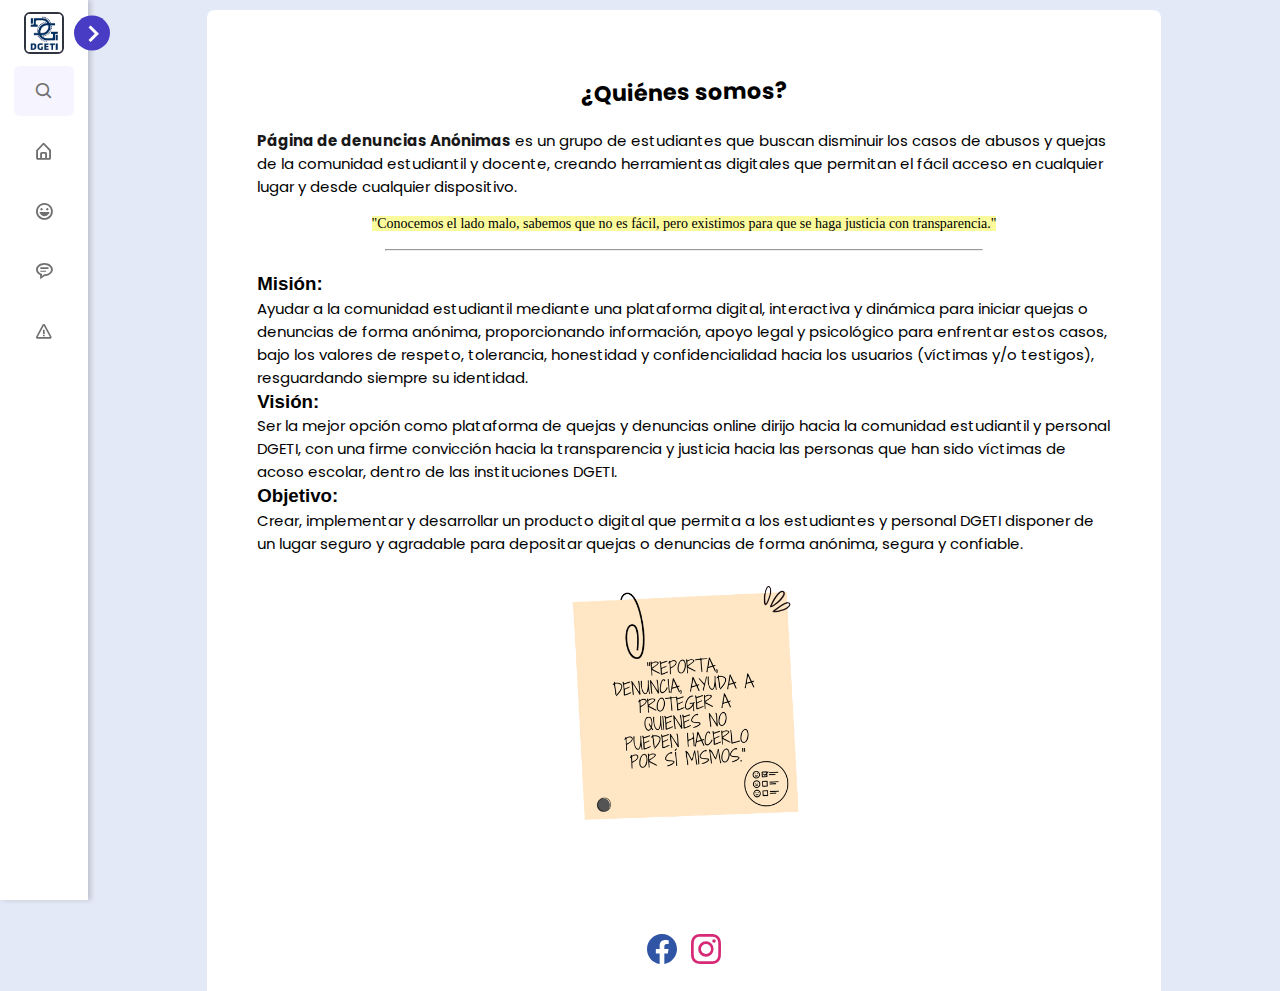
==== Buzon de denuncias anónimas/Acerca_De.html @ 4d81de05 "initial commit" ====
<!DOCTYPE html>
<html lang="en">
  <head>
    <meta charset="UTF-8" />
    <meta http-equiv="X-UA-Compatible" content="IE=edge" />
    <meta name="viewport" content="width=device-width, initial-scale=1.0" />
    <title>Acerca De</title>

    <!--==== ICONOS ====-->
    <link
      href="https://unpkg.com/boxicons@2.1.4/css/boxicons.min.css"
      rel="stylesheet"
    />

    <!--==== CSS RESPONSIVE ====-->

    <!-- === Global CSS === -->
    <link rel="stylesheet" href="css/modal && forms/scrollBar.css" />
    <link rel="stylesheet" href="css/modal && forms/modo_night.css">
    <link 
    rel="stylesheet" 
    href="css/modal && forms/footer_about.css"
    />
    <link
      rel="stylesheet"
      href="css/responsive plataforms/global.css"
      media="screen and (max-width: 479px)"
    />

    <link
      rel="stylesheet"
      href="css/responsive plataforms/movil.css"
      media="screen and (min-width: 480px)"
    />
    <link
      rel="stylesheet"
      href="css/responsive plataforms/tablet.css"
      media="screen and (min-width: 768px)"
    />
    <link
      rel="stylesheet"
      href="css/responsive plataforms/desktop.css"
      media="screen and (min-width: 1024px)"
    />

  </head>
  <body onload="mostrarSaludo()">
    <!-- Estructura de la página -->

    <nav class="barra-lateral close">
      <header>
        <div class="texto-imagen">
          <span class="imagen">
            <img src="img_logo/Cetis-img.png" alt="logo" class="img-1" />
          </span>

          <div class="text cabezero-text">
            <span class="nombre"
              >Buzón de denuncias <br />
              Anónimas</span
            >
          </div>
        </div>

        <i class="bx bx-chevron-right toggle"></i>
      </header>

      <div class="menu-barra">
        <div class="menu">
          <!-- ==== Menu-Buscadaor ==== -->

          <li class="buscador-box">
            <i class="bx bx-search icon"></i>
            <input type="search" placeholder="Buscar..." />
          </li>

          <!-- ==== Menus-links ==== -->

          <ul class="menu-links">
            <li class="nav-link">
              <a href="index.html">
                <i class="bx bx-home-alt icon"></i>
                <span class="text">Inicio</span>
              </a>
            </li>
            <li class="nav-link">
              <a href="Acerca_De.html">
                <i class="bx bx-happy-alt icon"></i>
                <span class="text">Acerca De</span>
              </a>
            </li>
            <li class="nav-link">
              <a href="Ayuda.html">
                <i class="bx bx-message-rounded-detail icon"></i>
                <span class="text">Ayuda</span>
              </a>
            </li>

            <li class="nav-link">
              <a href="Denunciar.html">
                <i class="bx bx-error icon"></i>
                <span class="text">Denunciar</span>
              </a>
            </li>
          </ul>
        </div>

        <div class="boton-contenido">
          <!-- <li class="">
                    <a href="#">
                        <i class="bx bx-log-out icon"></i>
                            <span class="text">Salir</span>
                    </a>
                </li> -->

          <li class="modo">
            <div class="modo-nocturno">
              <i class="bx bx bx-moon icon nocturno"></i>
              <i class="bx bx bx-sun icon claro"></i>
            </div>
            <span class="modo-text text">Modo oscuro</span>

            <div class="alternar-interruptor">
              <span class="interruptor"> </span>
            </div>
          </li>
        </div>
      </div>
    </nav>

    <section class="home">
      <!-- <div class="text">
             
        </div> -->

      <section class="container-acerca">
        <h2 class="titulo">¿Quiénes somos?</h2>
        <p class="im">
          <b>Página de denuncias Anónimas</b> es un grupo de estudiantes que
          buscan disminuir los casos de abusos y quejas de la comunidad
          estudiantil y docente, creando herramientas digitales que permitan el
          fácil acceso en cualquier lugar y desde cualquier dispositivo.
        </p>

        <div class="right">
          <blockquote>
            <mark>
              "Conocemos el lado malo, sabemos que no es fácil, pero existimos
              para que se haga justicia con transparencia."
            </mark>
          </blockquote>
        </div>

        <hr />

        <div class="home_1">
          <h3 class="mision">Misión:</h3>
          <p class="textos">
            Ayudar a la comunidad estudiantil mediante una plataforma digital,
            interactiva y dinámica para iniciar quejas o denuncias de forma
            anónima, proporcionando información, apoyo legal y psicológico para
            enfrentar estos casos, bajo los valores de respeto, tolerancia,
            honestidad y confidencialidad hacia los usuarios (víctimas y/o
            testigos), resguardando siempre su identidad.
          </p>
          <h3 class="vision">Visión:</h3>
          <p class="textos">
            Ser la mejor opción como plataforma de quejas y denuncias online
            dirijo hacia la comunidad estudiantil y personal DGETI, con una
            firme convicción hacia la transparencia y justicia hacia las
            personas que han sido víctimas de acoso escolar, dentro de las
            instituciones DGETI.
          </p>
          <h3 class="objetivo">Objetivo:</h3>
          <p class="textos">
            Crear, implementar y desarrollar un producto digital que permita a
            los estudiantes y personal DGETI disponer de un lugar seguro y
            agradable para depositar quejas o denuncias de forma anónima, segura
            y confiable.
          </p>
        </div>

        <div class="slider-frame">
          <ul>
            <li><img src="img/report-001.png" alt="" /></li>
            <li><img src="img/justice-002.png" alt="" /></li>
            <li><img src="img/secure-003.png" alt="" /></li>
            <li><img src="img/flower-004.png" alt="" /></li>
          </ul>
        </div>
        
      </section>
      <footer class="footer_acerca_de_0">
        <span class="footer_acerca_de">
          <a href=""><svg xmlns="http://www.w3.org/2000/svg" width="16" height="16" fill="currentColor" class="bi bi-facebook" viewBox="0 0 16 16">
            <path d="M16 8.049c0-4.446-3.582-8.05-8-8.05C3.58 0-.002 3.603-.002 8.05c0 4.017 2.926 7.347 6.75 7.951v-5.625h-2.03V8.05H6.75V6.275c0-2.017 1.195-3.131 3.022-3.131.876 0 1.791.157 1.791.157v1.98h-1.009c-.993 0-1.303.621-1.303 1.258v1.51h2.218l-.354 2.326H9.25V16c3.824-.604 6.75-3.934 6.75-7.951z"/>
          </svg></a>
          <a href=""><svg xmlns="http://www.w3.org/2000/svg" width="16" height="16" fill="currentColor" class="bi bi-instagram" viewBox="0 0 16 16">
            <path d="M8 0C5.829 0 5.556.01 4.703.048 3.85.088 3.269.222 2.76.42a3.917 3.917 0 0 0-1.417.923A3.927 3.927 0 0 0 .42 2.76C.222 3.268.087 3.85.048 4.7.01 5.555 0 5.827 0 8.001c0 2.172.01 2.444.048 3.297.04.852.174 1.433.372 1.942.205.526.478.972.923 1.417.444.445.89.719 1.416.923.51.198 1.09.333 1.942.372C5.555 15.99 5.827 16 8 16s2.444-.01 3.298-.048c.851-.04 1.434-.174 1.943-.372a3.916 3.916 0 0 0 1.416-.923c.445-.445.718-.891.923-1.417.197-.509.332-1.09.372-1.942C15.99 10.445 16 10.173 16 8s-.01-2.445-.048-3.299c-.04-.851-.175-1.433-.372-1.941a3.926 3.926 0 0 0-.923-1.417A3.911 3.911 0 0 0 13.24.42c-.51-.198-1.092-.333-1.943-.372C10.443.01 10.172 0 7.998 0h.003zm-.717 1.442h.718c2.136 0 2.389.007 3.232.046.78.035 1.204.166 1.486.275.373.145.64.319.92.599.28.28.453.546.598.92.11.281.24.705.275 1.485.039.843.047 1.096.047 3.231s-.008 2.389-.047 3.232c-.035.78-.166 1.203-.275 1.485a2.47 2.47 0 0 1-.599.919c-.28.28-.546.453-.92.598-.28.11-.704.24-1.485.276-.843.038-1.096.047-3.232.047s-2.39-.009-3.233-.047c-.78-.036-1.203-.166-1.485-.276a2.478 2.478 0 0 1-.92-.598 2.48 2.48 0 0 1-.6-.92c-.109-.281-.24-.705-.275-1.485-.038-.843-.046-1.096-.046-3.233 0-2.136.008-2.388.046-3.231.036-.78.166-1.204.276-1.486.145-.373.319-.64.599-.92.28-.28.546-.453.92-.598.282-.11.705-.24 1.485-.276.738-.034 1.024-.044 2.515-.045v.002zm4.988 1.328a.96.96 0 1 0 0 1.92.96.96 0 0 0 0-1.92zm-4.27 1.122a4.109 4.109 0 1 0 0 8.217 4.109 4.109 0 0 0 0-8.217zm0 1.441a2.667 2.667 0 1 1 0 5.334 2.667 2.667 0 0 1 0-5.334z"/>
          </svg></a>
        </span>
      </footer>
    </section>

    <script src="https://www.google.com/recaptcha/api.js" async defer></script>
    <script src="javascript/script.js"></script>
  </body>
</html>
---- Buzon de denuncias anónimas/css/modal && forms/scrollBar.css ----
body::-webkit-scrollbar {
  width: 11px; /* Ancho de la barra de desplazamiento */
}

body::-webkit-scrollbar-thumb {
  background: linear-gradient(to bottom, #888, #a5a5a5);
  border-radius: 5px;
}
body::-webkit-scrollbar-thumb:hover {
  background: linear-gradient(to bottom, #6b6b6b, #848383);
  box-shadow: 0 0 5px rgba(0, 0, 0, 0.3); /* Sombra al hacer hover */
}
body::-webkit-scrollbar-track {
  background: linear-gradient(to bottom, #ffffff, #ffffffa4);
}
---- Buzon de denuncias anónimas/css/modal && forms/modo_night.css ----
/* === SECCIÓN INICIO === */
body.dark section.container-inicio {
  background-color: #242526;
  color: var(--color-texto);
}

body.dark h2.h2-001 {
  color: var(--color-texto);
}
body.dark #txtsaludo {
  color: var(--color-texto);
}
body.dark .hr-two {
  background-color: var(--color-texto);
}

body.dark section.container-inicio form {
  background-color: #242526;
  color: var(--color-texto);
}
body.dark section.container-inicio form h3 {
  color: var(--color-texto);
}
body.dark div.formulario_01 {
  background-color: #242526;
}
body.dark section.container-inicio form input {
  background-color: rgba(255, 255, 255, 0.797);
}

body.dark section.container-inicio form textarea {
  background-color: rgba(255, 255, 255, 0.797);
}

body.dark .form-container input[type="submit"] {
  color: black;
  background-color: #fffffffb;
  font-weight: 500;
}
body.dark footer {
  background-color: #242526;
}

body.dark footer span.footer_index {
  background-color: #242526;
}

/* === SECCIÓN ACERCA DE === */

body.dark section.container-acerca {
  background-color: #242526;
  color: var(--color-texto);
}

body.dark span.footer_acerca_de {
  background-color: #242526;
  color: var(--color-texto);
}

body.dark span.footer_acerca_de svg:hover {
  color: white;
}

/* === SECCIÓN AYUDA === */

body.dark section.container-ayuda {
  background-color: #242526;
  color: var(--color-texto);
}

body.dark h3.h3-title {
  color: var(--color-texto);
}

body.dark div.denuncia-here a {
  background-color: rgba(42, 131, 131, 0.549);
}

body.dark .footer_help {
  opacity: 0;
}

/* === SECCIÓN FORM  === */

body.dark section.formulario {
  background-color: #242526;
  color: var(--color-texto);
}

body.dark section.formulario label,
body.dark section.formulario legend,
body.dark section.formulario header.titulo-form,
body.dark .text_report_welcome,
body.dark p.descripcion-texto-2 {
  color: var(--color-texto);
}

body.dark b.MB {
  color: #000;
}

body.dark section.formulario form textarea {
  background-color: rgba(255, 255, 255, 0.797);
}

body.dark section.formulario form input {
  background-color: rgba(255, 255, 255, 0.797);
}

body.dark div#div_file {
  background-color: #1657adc6;
  font-weight: 500;
  box-shadow: none;
}

body.dark .formulario form button[type="submit"] {
    background-color: rgba(255, 255, 255, 0.92);
    box-shadow: none;
    font-weight: 700;
}

body.dark .footer_report {
  opacity: 0;
}

/* === MODAL  === */

body.dark div#welcome-modal {
    background-color: #242526;
    color: var(--color-texto);
}

body.dark div#welcome-modal a {
    color: rgb(30, 255, 180);
}


@media screen and (min-width: 1024px) {
  body.dark .form-container input[type="submit"] {
    font-weight: 600;
  }
}
---- Buzon de denuncias anónimas/css/modal && forms/footer_about.css ----
svg.bi-facebook {
  color: #2f55a4;
  font-size: 25px;
  margin-right: 5px;
  margin-top: 11px;
  width: 30px;
  height: 30px;
}

svg.bi-instagram {
  color: #d62976;
  margin-left: 5px;
  width: 30px;
  height: 30px;
}

footer {
  display: flex;
  justify-content: center;
  align-items: center;
  height: 45px;
}

hr {
  width: 70%;
  margin: 15px auto;
}

@media screen and (min-width: 480px) {
  footer span.footer_acerca_de {
    background-color: white;
    width: 100%;
    height: initial;
    text-align: center;
    border-top-right-radius: 10px;
    border-top-left-radius: 10px;
  }
}

@media screen and (max-width: 490px) and (min-width: 260px) {
  footer {
    margin-top: -20px;
  }
}

@media screen and (min-width: 540px) {

  .slider-frame {
    max-width: 10vw;
    min-height: 10vh;
    height: auto;
  }

  body {
    background-color: white;
  }

}


@media screen and (min-width: 1024px) {
  footer {
    all: initial;
  }
  footer span.footer_acerca_de {
    position: relative;
    display: block;
    max-width: 80%;
    min-width: 80%;
    margin: 0 auto;
    display: block;
    font-family: "Poppins", sans-serif;
    text-align: center;
    border-top-right-radius: 0;
    border-top-left-radius: 0;
}
  }
---- Buzon de denuncias anónimas/css/responsive plataforms/global.css ----
@import url("https://fonts.googleapis.com/css2?family=Poppins:wght@300;400;500;600;700&display=swap");

* {
  font-family: "Poppins", sans-serif;
  margin: 0;
  padding: 0;
  box-sizing: border-box;
}

:root {
  /* ==== Colores ==== */

  --body-color: #e4e9f7;
  --barra-lateral-color: #fff;
  --color-primario: #483cc4;
  --color-primario-white: #f6f5ff;
  --color-alterno: #ddd;
  --color-texto: #707070;
  --color-nombre: #000;

  /* ==== Transiciones ==== */

  --tran-02: all 0.2s ease;
  --tran-03: all 0.3s ease;
  --tran-04: all 0.4s ease;
  --tran-05: all 0.5s ease;
}

body {
  background-color: var(--body-color);
  transition: var(--tran-04);
}

body.dark {
  --body-color: #18191a;
  --barra-lateral-color: #242526;
  --color-primario: #3a3b3c;
  --color-primario-white: #3a3b3c;
  --color-alterno: #fff;
  --color-texto: #ccc;
  --color-nombre: #f6f5ff;
}

/* === SECCIÓN INICIO ====*/

section.container-inicio {
  position: relative;
  width: 100%;
  border-radius: 8px;
  padding: 0px 15px;
  background-color: #ffffff;
}

/* ==== SECCIÓN QUIENES SOMOS ==== */

section.container-acerca {
  position: relative;
  width: 100%;
  margin-top: 28px;
  padding: 0 3px;
  background-color: white;
}

/* ==== SECCIÓN AYUDA ==== */

section.container-ayuda {
  position: relative;
  width: 100%;
  margin-top: 28px;
  padding: 0 8px;
  background-color: white;
}

/* === SECCIÓN FORMULARIO ===*/

section section.formulario {
  position: relative;
  width: 100%;
  padding: 0 3px 20px;
  background-color: white;
}

.home {
  transition: var(--tran-05);
  background: var(--body-color);
}

/* === IMG ===*/

.img-graph img {
  width: 300px;
}

p.img-text {
  font-size: 0.65rem;
  font-weight: bold;
  text-align: center;
  margin-top: 8px;
}

/*=== ANIMATION SOMOS ===*/

#txtsaludo {
  text-align: center;
  font-weight: 600;
  opacity: 0.7;
  margin: 5px;
}

h2.titulo {
  text-align: center;
  font-size: 20px;
  margin-bottom: 20px;
}

h2.titulo-3 {
  text-align: center;
  font-size: 20px;
  margin-bottom: 20px;
  font-weight: 700;
}

h3.title-help-1 {
  font-size: 1.2rem;
  margin-bottom: 10px;
  margin-top: 10px;
  font-weight: 500;
}

.slider-text {
  font-family: "Poppins", "monospace";
  display: flex;
  justify-content: flex-start;
  align-items: center;
}

h2.h2-001 {
  font-size: 28px;
  padding-right: 20px;
  color: #161616;
}

.saludos {
  overflow: hidden;
}

ul,
li {
  list-style: none;
}

ul.slider-ul {
  width: 180px;
  height: 70px;
  position: relative;
  animation: slide-text 5s cubic-bezier(0.68, -0.55, 0.27, 1.58) infinite;
}

li.slider-li {
  position: absolute;
  height: 70px;
  top: 200%;
  line-height: 70px;
  font-size: 35px;
}

li.slider-li:first-child {
  top: 100%;
}

li.slider-li:last-child {
  top: 300%;
}

@keyframes slide-text {
  0% {
    transform: translateY(0);
  }
  15%,
  30% {
    transform: translateY(-100%);
  }
  45%,
  60% {
    transform: translateY(-200%);
  }

  75%,
  90% {
    transform: translateY(-300%);
  }
  100% {
    transform: translateY(-400%);
  }
}

/* ==== Barra lateral ==== */

.barra-lateral li .icon,
a {
  overflow: hidden;
}

.barra-lateral.close img {
  width: 0px;
  overflow: hidden;
  opacity: 0;
}

.barra-lateral.close {
  width: 0px;
}

.barra-lateral.close .boton-contenido {
  overflow: hidden;
  opacity: 0;
}

.barra-lateral.close .buscador-box {
  overflow: hidden;
}

.barra-lateral {
  position: fixed;
  top: 0;
  left: 0;
  height: 100%;
  width: 50%;
  background-color: var(--barra-lateral-color);
  transition: var(--tran-05);
  z-index: 100;
  box-shadow: 3px 0px 5px 0px rgba(0, 0, 0, 0.165);
}

.barra-lateral .texto-imagen img.img-1 {
  width: 40px;
  border-radius: 6px;
  border: 2px solid #30343f;
}

.barra-lateral .text {
  font-size: 16px;
  font-weight: 500;
  color: var(--color-texto);
  transition: var(--tran-05);
  white-space: nowrap;
  opacity: 1;
}

.barra-lateral.close .text {
  opacity: 0;
}

.barra-lateral .imagen {
  min-width: 60px;
  display: flex;
  align-items: center;
  justify-content: center;
}

.barra-lateral li {
  height: 50px;
  margin-top: 10px;
  list-style: none;
  display: flex;
  align-items: center;
}

.barra-lateral li .icon {
  display: flex;
  align-items: center;
  justify-content: center;
  min-width: 60px;
  font-size: 20px;
}

.barra-lateral li .icon,
.barra-lateral li .text {
  color: var(--color-texto);
  transition: var(--tran-02);
}

.barra-lateral header {
  position: relative;
}

.barra-lateral .texto-imagen img.img-1 {
  width: 40px;
  border-radius: 6px;
  border: 2px solid #30343f;
}

.barra-lateral header .texto-imagen {
  display: flex;
  align-items: center;
}

header .texto-imagen .cabezero-text {
  display: flex;
  flex: column;
  font-size: 15px;
  color: var(--color-nombre);
}

.cabezero-text .nombre {
  font-weight: 600;
}

.barra-lateral .toggle {
  position: absolute;
  top: 50%;
  right: -40px;
  transform: translateY(-50%) rotate(180deg);
  height: 35px;
  width: 37px;
  background-color: var(--color-primario);
  display: flex;
  align-items: baseline;
  justify-content: center;
  border-radius: 50%;
  color: var(--barra-lateral-color);
  font-size: 35px;
  transition: var(--tran-03);
}

.barra-lateral.close .toggle {
  transform: translateY(-50%);
}

/* === MODO NOCTURNO === */

body.dark .barra-lateral .toggle {
  color: var(--color-texto);
}


.barra-lateral .buscador-box {
  background: var(--color-primario-white);
  border-radius: 6px;
  transition: var(--tran-05);
}

.buscador-box input {
  height: 100%;
  width: 100%;
  outline: none;
  border: none;
  border-radius: 6px;
  font-size: 16px;
  font-weight: 500;
  background: var(--color-primario-white);
  transition: var(--tran-05);
  color: var(--color-texto);
}

.barra-lateral li a {
  height: 100%;
  width: 100%;
  display: flex;
  align-items: center;
  text-decoration: none;
  border-radius: 6px;
  transition: var(--tran-04);
}

.barra-lateral li a:hover {
  background-color: var(--color-primario);
  margin: 0 8px;
}

.barra-lateral li a:hover .icon,
.barra-lateral li a:hover .text {
  color: var(--barra-lateral-color);
}

body.dark .barra-lateral li a:hover .icon,
body.dark .barra-lateral li a:hover .text {
  color: var(--color-texto);
}

.barra-lateral .menu-barra {
  height: calc(100% - 50px);
  display: flex;
  flex-direction: column;
  justify-content: space-between;
}

.menu-barra .modo {
  position: relative;
  background: var(--color-primario-white);
  border-radius: 6px;
}

.menu-barra .modo .modo-nocturno {
  height: 50px;
  width: 60px;
  display: flex;
  align-items: center;
}

.menu-barra .modo-text {
  font-size: 15px;
}
.menu-barra .mode i {
  position: absolute;
  transition: var(--tran-03);
}

.menu-barra .modo i.claro {
  opacity: 0;
}

body.dark .menu-barra .modo i.claro {
  position: absolute;
  opacity: 1;
}

body.dark .menu-barra .modo i.nocturno {
  opacity: 0;
}

.menu-barra .modo .alternar-interruptor {
  position: absolute;
  right: 0;
  display: flex;
  align-items: center;
  justify-content: center;
  height: 100%;
  min-width: 60px;
  cursor: pointer;
  background: var(--color-primario-white);
  transition: var(--tran-05);
}

.alternar-interruptor .interruptor {
  position: relative;
  height: 22px;
  width: 44px;
  border-radius: 25px;
  background-color: var(--color-alterno);
}

.interruptor::before {
  content: "";
  position: absolute;
  height: 15px;
  width: 15px;
  top: 50%;
  left: 5px;
  transform: translateY(-50%);
  border-radius: 50%;
  background: var(--barra-lateral-color);
  transition: var(--tran-03);
}

body.dark .interruptor::before {
  left: 24px;
}

/* ======= */

/* === Formulario de sugerencias === */

div.formulario_01 {
  margin: 20px;
  padding: 20px;
  background-color: white;
  /* box-shadow: 0 5px 10px -5px rgb(0 0 0 / 30%);   */
}

div.form-container label,
input[type="submit"] {
  display: grid;
  gap: 1.2rem;
}

.form-input {
  min-width: 100%;
  max-width: 100%;
  padding: 0.6rem;
  background-color: rgb(230, 230, 230);
  border: none;
  border-radius: 2px;
  outline: none;
}

div.form-group select option {
  color: black;
  font-size: 16px;
}

.formulario_01 form textarea {
  max-width: 100%;
  min-width: 60%;
  min-height: 100px;
  max-height: 120px;
  padding: 15px 20px;
  background-color: rgb(230, 230, 230);
  border: none;
  border-radius: 2px;
  outline: none;
}

div.form-container input[type="submit"] {
  background-color: #d65050;
  border: 1px solid #d65050;
  padding: 14px;
  max-width: 100%;
  min-width: 50%;
  margin: 40px auto 20px;
  text-transform: uppercase;
  color: white;
  font-size: 0.7rem;
}

div.form-container input[type="submit"]:hover {
  transition: 0.3s;
  background-color: aliceblue;
  color: #d65050;
}

div.formulario_01 h3 {
  font-family: -apple-system, BlinkMacSystemFont, "Segoe UI", Roboto,
    Oxygen-Sans, Ubuntu, Cantarell, "Helvetica Neue", sans-serif;
  font-size: 1.1rem;
  color: #3a3737ef;
  margin: -10px 0px 10px 0px;
}

div.formulario_01 p {
  font-size: 0.9rem;
  margin: 10px;
  font-family: -apple-system, BlinkMacSystemFont, "Segoe UI", Roboto,
    Oxygen-Sans, Ubuntu, Cantarell, "Helvetica Neue", sans-serif;
}

div.form-container label {
  font-size: 0.8rem;
}

/* === end form ===*/

hr.hr-one {
  opacity: 0.5;
}

hr.hr-two {
  margin: 30px 140px 0px;
  opacity: 0.5;
}

p.textos-sub {
  font-size: 0.85rem;
}

p.textos {
  font-size: 0.9rem;
}

/* === FOOTER ===*/

footer {
  background-color: white;
  font-family: "Poppins", sans-serif;
  text-align: center;
  height: 35px;
  border-top-right-radius: 10px;
  border-top-left-radius: 10px;
}

footer a {
  text-decoration: none;
  font-size: 0.775rem;
  color: var(--color-nombre);
}

footer a:hover {
  text-decoration: underline;
  text-decoration-thickness: 2px;
  text-decoration-color: var(--color-texto);
}

/* === TEST CODE STYLE SECCIÓN ACERCA DE */

h2.titulo {
  text-align: center;
  font-size: 1.4rem;
  padding-top: 15px;
  margin-bottom: 20px;
  transform: rotate(-1deg);
  font-weight: bolder;
}

div.right blockquote {
  font-size: 14px;
  text-align: center;
}

div.right blockquote mark {
  font-size: 14px;
  text-align: center;
  font-family: cursive;
  background-color: #fafa86cc;
}

p b {
  opacity: 0.9;
}

p.im {
  font-size: 15px;
  margin-bottom: 15px;
}

div.home_1 {
  margin-top: 20px;
}

h3.mision,
.vision,
.objetivo {
  font-family: "Segoe UI", Tahoma, Geneva, Verdana, sans-serif;
  line-height: 1.6rem;
}

p.textos {
  font-size: 15px;
  font-family: "Poppins", sans-serif;
}

.slider-frame {
  max-width: 300px;
  min-width: 40%;
  height: auto;
  margin: 20px auto;
  overflow: hidden;
  border-radius: 6px;
  box-shadow: 3px 0px 5px 1px rgba(0, 0, 0, 0.005);
}

.slider-frame ul {
  display: flex;
  padding: 0;
  width: 400%;
  animation: slide 20s infinite alternate ease-in-out;
}

.slider-frame li {
  width: 100%;
  list-style: none;
}

.slider-frame img {
  width: 100%;
  height: 100%;
}

@keyframes slide {
  0% {
    margin-left: 0;
  }

  20% {
    margin-left: 0;
  }

  25% {
    margin-left: -100%;
  }

  45% {
    margin-left: -100%;
  }

  50% {
    margin-left: -200%;
  }

  70% {
    margin-left: -200%;
  }

  75% {
    margin-left: -300%;
  }

  100% {
    margin-left: -300%;
  }
}

/* === STYLE SECCIÓN AYUDA ===*/
h2.titulo-2 {
  text-align: center;
  font-size: 20px;
  margin-bottom: 20px;
  font-weight: 400;
}

/* === IMG PHOTOS ===*/

div.cuadro-padre {
  position: relative;
  display: flex;
  align-items: center;
  align-content: center;
  justify-content: space-around;
  flex-wrap: wrap;
  justify-items: center;
  color: rgba(0, 0, 0, 0.877);
}

div.cuadro-padre .row {
  display: flex;
  justify-items: center;
  align-items: center;
  justify-content: center;
  text-align: center;
  margin: 10px;
  position: relative;
  background-color: aliceblue;
  min-width: 90%;
  max-width: 90%;

  height: 200px;
  font-family: "Poppins", Courier, monospace;
  font-weight: 500;
  border-radius: 5px;
}

div.cuadro-padre i.photos {
  position: absolute;
  opacity: 0.1;
  font-size: 100px;
}

/* === === ===*/

h3.h3-title {
  font-weight: 400;
  color: #000000d7;
  margin: 5px;
  text-align: center;
}

div.home_1 h3.title-help {
  font-weight: 500;
  margin: 5px;
}

ul.ul_list li {
  position: relative;
  list-style-type: square;
  margin-left: 25px;
}

div.denuncia-here {
  text-align: center;
  font-size: 0.7rem;
  margin-top: 30px;
}

div.denuncia-here a {
  background-color: rgb(57, 161, 161);
  text-align: center;
  border-radius: 8px;
  padding: 15px 60px;
  color: #f7f3f3;
  text-decoration: none;
  border: 2px solid #d1d1d1;
}

div.denuncia-here a:hover {
  border: 3px solid #f5f5f5;
  font-weight: 600;
}

/* === STYLE SECCIÓN FORMULARIO === */

.formulario header {
  text-align: center;
  font-size: 22px;
  font-weight: 600;
  color: #333;
}

.formulario form legend {
  text-align: center;
  font-size: 15px;
  font-weight: 500;
  color: #333333f1;
  margin-top: 15px;
  margin-bottom: 4px;
}

.formulario form label {
  font-size: 15px;
  font-family: "Poppins", sans-serif;
  font-weight: 500;
  color: #333333c5;
  display: inline-block;
  margin: 5px 0px;
}

.formulario p.descripcion-texto {
  text-align: center;
  font-size: 12px;
  font-weight: 500;
  color: #333;
  border-radius: 6px;
  background-color: #bee9be;
  margin-top: 5px;
  padding: 8px 2px;
}

.formulario form input {
  margin: 5px 1px 0;
  height: 50px;
  width: 100%;
  outline: none;
  border-radius: 8px;
  padding: 0 15px;
  border: 2px solid #d1d1d1;
}

.formulario form input:hover {
  border: 3px solid #c7c4c4;
  font-weight: 500;
  color: #222121;
}

.formulario form textarea {
  overflow-y: hidden;
  margin-top: 5px;
  height: 50px;
  max-height: 205px;
  min-width: 100%;
  max-width: 100%;
  outline: none;
  border-radius: 8px;
  padding: 0 15px;
  border: 2px solid #d1d1d1;
}

.formulario form textarea.text-area-2 {
  overflow-y: hidden;
  margin-top: 5px;
  height: 50px;
  max-height: 120px;
  min-width: 100%;
  max-width: 100%;
  outline: none;
  border-radius: 8px;
  padding: 0 15px;
  border: 2px solid #d1d1d1;
}

.formulario form textarea:hover {
  border: 3px solid #c7c4c4;
  font-weight: 500;
  color: #222121;
}

.formulario form button[type="submit"] {
  margin-top: 5px;
  height: 50px;
  width: 100%;
  outline: none;
  border-radius: 8px;
  padding: 0 15px;
  border: 2px solid #d1d1d1;
  box-shadow: 0px 1px 80px 0px rgba(168, 173, 230, 1);
  letter-spacing: 2px;
  text-transform: uppercase;
  font-weight: 500;
  font-size: 13px; /*cambiar aqui*/
  color: #585864;
  background-color: white;
  cursor: pointer;
  cursor: hand;
}

.formulario form button[type="submit"]:hover {
  background-color: #ffffffaf;
  box-shadow: 0px 1px 80px 0px rgb(100, 106, 173);
  font-weight: 600;
}

.text_report_welcome {
  text-align: center;
  font-weight: 600;
  opacity: 0.7;
  margin: 5px;
}
/* === SUBMIT FORM  === */

p#texto_file {
  text-align: center;
  color: white;
}

div#div_file {
  position: relative;
  margin: 10px auto;
  padding: 10px;
  width: 100%;
  background-color: #3a8cc0;
  border-radius: 5px;
  box-shadow: 0px 3px 0px #1a71a9;
}

div#div_file {
  box-shadow: 0px 1px 80px 0px rgb(100, 106, 173);
}

div#div_file:hover {
  background-color: #1e78af;
  font-weight: 600;
}

input.btn_enviar {
  border: none;
  position: absolute;
  top: 0;
  left: 0;
  right: 0;
  bottom: 0;
  width: 100%;
  height: 100%;
  opacity: 0;
  cursor: pointer;
  cursor: hand;
}

div#div_description input[type="text"] {
  height: 100px;
  text-align: center;
}
form fieldset {
  border: 2px solid;
}

/* === PREVIEW FORM REPORT ===*/
div.container {
  position: relative;
  display: grid;
  width: 100%;
  right: 5px;
  margin: 0px 0px 30px 0px;
}

.container .wrapper {
  position: static;
  height: 100%;
  width: 100%;
  margin: 5px;
  right: 95px;
  border-radius: 10px;
  background: #fff;
  border: 3px dashed #c2cdda;
  display: flex;
  align-items: center;
  justify-content: center;
  overflow: hidden;
}

.wrapper.active {
  border: none;
}

/* ====CONTENIDO PREVIEW==== */

.wrapper .image-p {
  position: absolute;
  height: 100%;
  width: 100%;
  display: flex;
  align-items: center;
  justify-content: center;
}

.wrapper img {
  height: 100%;
  width: 100%;
  object-fit: cover;
  border-radius: 15px;
}

.wrapper .icon {
  font-size: 80px;
  color: #ae80ff;
}

.wrapper .text-1 {
  font-size: 13px;
  color: rgb(53, 50, 50);
  font-weight: 400;
  font-family: "Poppins", Courier, monospace;
}

.wrapper #cancel-btn i {
  position: absolute;
  font-size: 20px;
  right: 15px;
  top: 15px;
  color: #af93df;
  cursor: pointer;
  display: none;
}

.wrapper.active:hover #cancel-btn i {
  display: block;
}

.wrapper #cancel-btn i:hover {
  color: #e74c3c;
}

.wrapper .file-name {
  position: absolute;
  text-align: center;
  bottom: -5px;
  width: 100%;
  padding: 8px 0;
  font-size: 14px;
  word-wrap: normal;
  color: #fff;
  display: none;
  background: linear-gradient(135deg, #336ebb 0%, #2f8ae0 100%);
}

.wrapper.active:hover .file-name {
  display: block;
}

.container #custom-btn {
  margin-top: 30px;
  display: block;
  width: 100%;
  height: 50px;
  border: none;
  outline: none;
  border-radius: 25px;
  color: #fff;
  font-size: 18px;
  font-weight: 500;
  letter-spacing: 1px;
  text-transform: uppercase;
  cursor: pointer;
  background: linear-gradient(135deg, #3a8ffe 0%, #9658fe 100%);
}

div.texto-titulo-popup {
  font-size: 15px;
  font-family: "Poppins", sans-serif;
  font-weight: 500;
  color: #333333c5;
  margin: 5px 0px 5px 0px;
}

p.descripcion-texto-2 b {
  font-weight: 500;
}

p.descripcion-texto-2 b.MB {
  background-color: gainsboro;
  border-radius: 10px;
  padding: 2px;
  font-weight: 600;
  font-size: 14px;
}

/* === @Media Querys ===*/

@media screen and (max-width: 250px) {

  section.container-inicio {
    width: 100%;
    background-color: white;
    padding: 0  1px 10px;
  }
  
  .img-graph img {
    width: 200px;
  }
  li.slider-li {
    height: 70px;
    top: 200%;
    line-height: 75px;
    font-size: 28px;
  }
  h2.h2-001 {
    font-size: 1.3rem;
    margin-left: 10px;
  }
  div.formulario_01 {
    padding: 0;
  }

  div.form-container input[type="submit"] {
    font-size: 8px;
  }
  span.footer a {
    font-size: 11px;
  }

  /* === IMG && REPORT_HERE SECCIÓN AYUDA */
  div.cuadro-padre .row {
    font-family: "Poppins", Courier, monospace;
    font-size: 0.9rem;
  }

  div.denuncia-here {
    text-align: center;
    font-size: 0.6rem;
    margin-top: 30px;
  }
  div.denuncia-here a {
    border-radius: 8px;
    padding: 15px 45px;
  }

  /* === FORM RERPORT  ===*/
  section section.formulario {
    padding: 1px 15px 15px;
    margin-top: 0;
  }
}

@media screen and (max-width: 315px) {
  .img-graph img {
    width: 250px;
  }

  .barra-lateral {
    width: 100%;
  }

  .barra-lateral .toggle {
    top: 20px;
    right: 5px;
    height: 38px;
    width: 40px;
    font-size: 37px;
  }
  .barra-lateral.close .toggle {
    top: 50%;
    right: -40px;
    height: 38px;
    width: 40px;
    font-size: 35px;
    transform: translateY(-50%) rotate(360deg);
  }
}

span.footer_acerca_de svg:hover {
  transform: scale(1.15);
}

/* @SECCIÓN ACERCA DE */

@media screen and (max-width: 479px) and (min-width: 316px) {
  section.container-acerca {
    padding: 0 10px;
  }
}
---- Buzon de denuncias anónimas/css/responsive plataforms/movil.css ----
@import url("https://fonts.googleapis.com/css2?family=Poppins:wght@300;400;500;600;700&display=swap");

* {
  font-family: "Poppins", sans-serif;
  margin: 0;
  padding: 0;
  box-sizing: border-box;
}

:root {
  /* ==== Colores ==== */

  --body-color: #e4e9f7;
  --barra-lateral-color: #fff;
  --color-primario: #483cc4;
  --color-primario-white: #f6f5ff;
  --color-alterno: #ddd;
  --color-texto: #707070;
  --color-nombre: #000;

  /* ==== Transiciones ==== */

  --tran-02: all 0.2s ease;
  --tran-03: all 0.3s ease;
  --tran-04: all 0.4s ease;
  --tran-05: all 0.5s ease;
}

body {
  height: 100vh;
  background-color: var(--body-color);
  transition: var(--tran-04);
}

body.dark {
  --body-color: #18191a;
  --barra-lateral-color: #242526;
  --color-primario: #3a3b3c;
  --color-primario-white: #3a3b3c;
  --color-alterno: #fff;
  --color-texto: #ccc;
  --color-nombre: #f6f5ff;
}

/* === SECCIÓN INICIO ====*/

section.container-inicio {
  position: relative;
  width: 100%;
  border-radius: 8px;
  padding: 0px 15px;
  background-color: #ffffff;
}

/* ==== SECCIÓN QUIENES SOMOS ==== */

section.container-acerca {
  position: relative;
  width: 100%;
  margin-bottom: 20px;
  padding: 0 15px 35px;
  background-color: white;
}


/* ==== SECCIÓN AYUDA ==== */

section.container-ayuda {
  position: relative;
  width: 100%;
  min-height: 185vh;
  margin-top: 28px;
  padding: 0 8px;
  background-color: white;
}

/* === SECCIÓN FORMULARIO ===*/

section section.formulario {
  position: relative;
  width: 100%;
  margin-top: 10px;
  padding: 0 20px 20px ;
  background-color: white;
}

.home {
  transition: var(--tran-05);
  background: var(--body-color);
}

/* === IMG ===*/

.img-graph img {
  width: 400px;
}

p.img-text {
  font-size: 0.65rem;
  font-weight: bold;
  text-align: center;
}

/*=== ANIMATION SOMOS ===*/

#txtsaludo {
  text-align: center;
  font-weight: 600;
  opacity: 0.7;
  margin: 5px;
}

h2.titulo {
  text-align: center;
  font-size: 20px;
  margin-bottom: 20px;
}

h2.titulo-3 {
  text-align: center;
  font-size: 20px;
  margin-bottom: 20px;
  font-weight: 700;
}

h3.title-help-1 {
  font-size: 1.2rem;
  margin-bottom: 10px;
  margin-top: 10px;
  font-weight: 500;
}

.slider-text {
  font-family: "Poppins", "monospace";
  display: flex;
  justify-content: flex-start;
  align-items: center;
}

h2.h2-001 {
  font-size: 28px;
  padding-right: 20px;
  color: #161616;
}

.saludos {
  overflow: hidden;
}

ul,
li {
  list-style: none;
}

ul.slider-ul {
  width: 180px;
  height: 70px;
  position: relative;
  animation: slide-text 5s cubic-bezier(0.68, -0.55, 0.27, 1.58) infinite;
}

li.slider-li {
  position: absolute;
  height: 70px;
  top: 200%;
  line-height: 70px;
  font-size: 35px;
}

li.slider-li:first-child {
  top: 100%;
}

li.slider-li:last-child {
  top: 300%;
}

@keyframes slide-text {
  0% {
    transform: translateY(0);
  }
  15%,
  30% {
    transform: translateY(-100%);
  }
  45%,
  60% {
    transform: translateY(-200%);
  }

  75%,
  90% {
    transform: translateY(-300%);
  }
  100% {
    transform: translateY(-400%);
  }
}

/* ==== Barra lateral ==== */

.barra-lateral li .icon,
a {
  overflow: hidden;
}

.barra-lateral.close img {
  width: 0px;
  overflow: hidden;
  opacity: 0;
}

.barra-lateral.close {
  width: 0px;
}

.barra-lateral.close .boton-contenido {
  overflow: hidden;
  opacity: 0;
}

.barra-lateral.close .buscador-box {
  overflow: hidden;
}

.barra-lateral {
  position: fixed;
  top: 0;
  left: 0;
  height: 100%;
  width: 50%;
  background-color: var(--barra-lateral-color);
  transition: var(--tran-05);
  z-index: 100;
  box-shadow: 3px 0px 5px 0px rgba(0, 0, 0, 0.165);
}

.barra-lateral .texto-imagen img.img-1 {
  width: 40px;
  border-radius: 6px;
  border: 2px solid #30343f;
}

.barra-lateral .text {
  font-size: 16px;
  font-weight: 500;
  color: var(--color-texto);
  transition: var(--tran-05);
  white-space: nowrap;
  opacity: 1;
}

.barra-lateral.close .text {
  opacity: 0;
}

.barra-lateral .imagen {
  min-width: 60px;
  display: flex;
  align-items: center;
  justify-content: center;
}

.barra-lateral li {
  height: 50px;
  margin-top: 10px;
  list-style: none;
  display: flex;
  align-items: center;
}

.barra-lateral li .icon {
  display: flex;
  align-items: center;
  justify-content: center;
  min-width: 60px;
  font-size: 20px;
}

.barra-lateral li .icon,
.barra-lateral li .text {
  color: var(--color-texto);
  transition: var(--tran-02);
}

.barra-lateral header {
  position: relative;
}

.barra-lateral .texto-imagen img.img-1 {
  width: 40px;
  border-radius: 6px;
  border: 2px solid #30343f;
}

.barra-lateral header .texto-imagen {
  display: flex;
  align-items: center;
}

header .texto-imagen .cabezero-text {
  display: flex;
  flex: column;
  font-size: 15px;
  color: var(--color-nombre);
}

.cabezero-text .nombre {
  font-weight: 600;
}

.barra-lateral .toggle {
  position: absolute;
  top: 50%;
  right: -40px;
  transform: translateY(-50%) rotate(180deg);
  height: 35px;
  width: 37px;
  background-color: var(--color-primario);
  display: flex;
  align-items: baseline;
  justify-content: center;
  border-radius: 50%;
  color: var(--barra-lateral-color);
  font-size: 35px;
  transition: var(--tran-03);
}

.barra-lateral.close .toggle {
  transform: translateY(-50%);
}

body.dark .barra-lateral .toggle {
  color: var(--color-texto);
}

.barra-lateral .buscador-box {
  background: var(--color-primario-white);
  border-radius: 6px;
  transition: var(--tran-05);
}

.buscador-box input {
  height: 100%;
  width: 100%;
  outline: none;
  border: none;
  border-radius: 6px;
  font-size: 16px;
  font-weight: 500;
  background: var(--color-primario-white);
  transition: var(--tran-05);
  color: var(--color-texto);
}

.barra-lateral li a {
  height: 100%;
  width: 100%;
  display: flex;
  align-items: center;
  text-decoration: none;
  border-radius: 6px;
  transition: var(--tran-04);
}

.barra-lateral li a:hover {
  background-color: var(--color-primario);
  margin: 0 8px;
}

.barra-lateral li a:hover .icon,
.barra-lateral li a:hover .text {
  color: var(--barra-lateral-color);
}

body.dark .barra-lateral li a:hover .icon,
body.dark .barra-lateral li a:hover .text {
  color: var(--color-texto);
}

.barra-lateral .menu-barra {
  height: calc(100% - 50px);
  display: flex;
  flex-direction: column;
  justify-content: space-between;
}

.menu-barra .modo {
  position: relative;
  background: var(--color-primario-white);
  border-radius: 6px;
}

.menu-barra .modo .modo-nocturno {
  height: 50px;
  width: 60px;
  display: flex;
  align-items: center;
}

.menu-barra .modo-text {
  font-size: 15px;
}
.menu-barra .mode i {
  position: absolute;
  transition: var(--tran-03);
}

.menu-barra .modo i.claro {
  opacity: 0;
}

body.dark .menu-barra .modo i.claro {
  position: absolute;
  opacity: 1;
}

body.dark .menu-barra .modo i.nocturno {
  opacity: 0;
}

.menu-barra .modo .alternar-interruptor {
  position: absolute;
  right: 0;
  display: flex;
  align-items: center;
  justify-content: center;
  height: 100%;
  min-width: 60px;
  cursor: pointer;
  background: var(--color-primario-white);
  transition: var(--tran-05);
}

.alternar-interruptor .interruptor {
  position: relative;
  height: 22px;
  width: 44px;
  border-radius: 25px;
  background-color: var(--color-alterno);
}

.interruptor::before {
  content: "";
  position: absolute;
  height: 15px;
  width: 15px;
  top: 50%;
  left: 5px;
  transform: translateY(-50%);
  border-radius: 50%;
  background: var(--barra-lateral-color);
  transition: var(--tran-03);
}

body.dark .interruptor::before {
  left: 24px;
}

/* ======= */

/* === Formulario de sugerencias === */

div.formulario_01 {
  margin: 20px;
  padding: 20px;
  background-color: white;
  /* box-shadow: 0 5px 10px -5px rgb(0 0 0 / 30%);   */
}

div.form-container label,
input[type="submit"] {
  display: grid;
  gap: 1.2rem;
}

.form-input {
  min-width: 100%;
  max-width: 100%;
  padding: 0.6rem;
  background-color: rgb(230, 230, 230);
  border: none;
  border-radius: 2px;
  outline: none;
}

div.form-group select option {
  color: black;
  font-size: 16px;
}

.formulario_01 form textarea {
  max-width: 100%;
  min-width: 60%;
  min-height: 100px;
  max-height: 120px;
  padding: 15px 20px;
  background-color: rgb(230, 230, 230);
  border: none;
  border-radius: 2px;
  outline: none;
}

div.form-container input[type="submit"] {
  background-color: #d65050;
  border: 1px solid #d65050;
  padding: 14px;
  max-width: 100%;
  min-width: 50%;
  margin: 40px auto 20px;
  text-transform: uppercase;
  color: white;
  font-size: 0.7rem;
}

div.form-container input[type="submit"]:hover {
  transition: 0.3s;
  background-color: aliceblue;
  color: #d65050;
}

div.formulario_01 h3 {
  font-family: -apple-system, BlinkMacSystemFont, "Segoe UI", Roboto,
    Oxygen-Sans, Ubuntu, Cantarell, "Helvetica Neue", sans-serif;
  font-size: 1.1rem;
  color: #3a3737ef;
  margin: -10px 0px 10px 0px;
}

div.formulario_01 p {
  font-size: 0.9rem;
  margin: 10px;
  font-family: -apple-system, BlinkMacSystemFont, "Segoe UI", Roboto,
    Oxygen-Sans, Ubuntu, Cantarell, "Helvetica Neue", sans-serif;
}

div.form-container label {
  font-size: 0.8rem;
}

/* === end form ===*/

hr.hr-one {
  opacity: 0.5;
}

hr.hr-two {
  margin: 30px 140px 0px;
  opacity: 0.5;
}

p.textos-sub {
  font-size: 0.85rem;
}

p.textos {
  font-size: 0.9rem;
}

/* === TEST CODE STYLE SECCIÓN ACERCA DE */

h2.titulo {
  text-align: center;
  font-size: 1.4rem;
  padding-top: 15px;
  margin-bottom: 20px;
  transform: rotate(-1deg);
  font-weight: bolder;
}

div.right blockquote {
  font-size: 14px;
  text-align: center;
}

div.right blockquote mark {
  font-size: 14px;
  text-align: center;
  font-family: cursive;
  background-color: #fafa86cc;
}

p b {
  opacity: 0.9;
}

p.im {
  font-size: 15px;
  margin-bottom: 15px;
}

div.home_1 {
  margin-top: 20px;
}

h3.mision,
.vision,
.objetivo {
  font-family: "Segoe UI", Tahoma, Geneva, Verdana, sans-serif;
  line-height: 1.6rem;
}

p.textos {
  font-size: 15px;
  font-family: "Poppins", sans-serif;
}

.slider-frame {
  max-width: 250px;
  min-width: 40%;
  height: auto;
  margin: 20px auto;
  overflow: hidden;
  border-radius: 6px;
  box-shadow: 3px 0px 5px 1px rgba(0, 0, 0, 0.005);
}

.slider-frame ul {
  display: flex;
  padding: 0;
  width: 400%;
  animation: slide 20s infinite alternate ease-in-out;
}

.slider-frame li {
  width: 100%;
  list-style: none;
}

.slider-frame img {
  width: 100%;
  height: 100%;
}

@keyframes slide {
  0% {
    margin-left: 0;
  }

  20% {
    margin-left: 0;
  }

  25% {
    margin-left: -100%;
  }

  45% {
    margin-left: -100%;
  }

  50% {
    margin-left: -200%;
  }

  70% {
    margin-left: -200%;
  }

  75% {
    margin-left: -300%;
  }

  100% {
    margin-left: -300%;
  }
}
/* === TEST CODE STYLE SECCIÓN ACERCA DE */

h2.titulo {
  text-align: center;
  font-size: 1.4rem;
  padding-top: 15px;
  margin-bottom: 20px;
  transform: rotate(-1deg);
  font-weight: bolder;
}

div.right blockquote {
  font-size: 14px;
  text-align: center;
}

div.right blockquote mark {
  font-size: 14px;
  text-align: center;
  font-family: cursive;
  background-color: #fafa86cc;
}

p b {
  opacity: 0.9;
}

p.im {
  font-size: 15px;
  margin-bottom: 15px;
}

div.home_1 {
  margin-top: 20px;
}

h3.mision,
.vision,
.objetivo {
  font-family: "Segoe UI", Tahoma, Geneva, Verdana, sans-serif;
  line-height: 1.6rem;
}

p.textos {
  font-size: 15px;
  font-family: "Poppins", sans-serif;
}

.slider-frame {
  max-width: 200px;
  min-width: 50%;
  height: auto;
  margin: 20px auto;
  overflow: hidden;
  border-radius: 6px;
  box-shadow: 3px 0px 5px 1px rgba(0, 0, 0, 0.005);
}

.slider-frame ul {
  display: flex;
  padding: 0;
  width: 400%;
  animation: slide 20s infinite alternate ease-in-out;
}

.slider-frame li {
  width: 100%;
  list-style: none;
}

.slider-frame img {
  width: 100%;
  height: 100%;
}

@keyframes slide {
  0% {
    margin-left: 0;
  }

  20% {
    margin-left: 0;
  }

  25% {
    margin-left: -100%;
  }

  45% {
    margin-left: -100%;
  }

  50% {
    margin-left: -200%;
  }

  70% {
    margin-left: -200%;
  }

  75% {
    margin-left: -300%;
  }

  100% {
    margin-left: -300%;
  }
}

/* === STYLE SECCIÓN AYUDA ===*/

h2.titulo-2 {
  text-align: center;
  font-size: 20px;
  margin-bottom: 20px;
  font-weight: 400;
  padding-top: 8px;
}

/* === IMG PHOTOS ===*/

div.cuadro-padre {
  position: relative;
  display: flex;
  align-items: center;
  align-content: center;
  justify-content: space-around;
  flex-wrap: wrap;
  justify-items: center;
  color: rgba(0, 0, 0, 0.877);
}

div.cuadro-padre .row {
  display: flex;
  justify-items: center;
  align-items: center;
  justify-content: center;
  text-align: center;
  margin: 10px;
  position: relative;
  background-color: aliceblue;
  min-width: 95%;
  max-width: 95%;

  height: 200px;
  font-family: "Poppins", Courier, monospace;
  font-weight: 500;
  border-radius: 5px;
}

div.cuadro-padre i.photos {
  position: absolute;
  opacity: 0.1;
  font-size: 100px;
}

/* === === ===*/

h3.h3-title {
  font-weight: 400;
  color: #000000d7;
  margin: 5px;
  text-align: center;
}

div.home_1 h3.title-help {
  font-weight: 500;
  margin: 5px;
}

ul.ul_list li {
  position: relative;
  list-style-type: square;
  margin-left: 25px;
}

div.denuncia-here {
  text-align: center;
  font-size: 0.85rem;
  padding: 50px 0;
}

div.denuncia-here a {
  background-color: rgb(57, 161, 161);
  text-align: center;
  border-radius: 8px;
  padding: 15px 60px;
  color: #f7f3f3;
  text-decoration: none;
  border: 2px solid #d1d1d1;
}

div.denuncia-here a:hover {
  border: 3px solid #f5f5f5;
  font-weight: 600;
}

/* === STYLE SECCIÓN FORMULARIO === */

.formulario header {
  text-align: center;
  font-size: 22px;
  font-weight: 600;
  color: #333;
}

.formulario form legend {
  text-align: center;
  font-size: 15px;
  font-weight: 500;
  color: #333333f1;
  margin-top: 15px;
  margin-bottom: 4px;
}

.formulario form label {
  font-size: 15px;
  font-family: "Poppins", sans-serif;
  font-weight: 500;
  color: #333333c5;
  display: inline-block;
  margin: 5px 0px;
}

.formulario p.descripcion-texto {
  text-align: center;
  font-size: 12px;
  font-weight: 500;
  color: #333;
  border-radius: 6px;
  background-color: #bee9be;
  margin-top: 5px;
  padding: 8px 2px;
}

.formulario form input {
  margin: 5px 1px 0;
  height: 50px;
  width: 100%;
  outline: none;
  border-radius: 8px;
  padding: 0 15px;
  border: 2px solid #d1d1d1;
}

.formulario form input:hover {
  border: 3px solid #c7c4c4;
  font-weight: 500;
  color: #222121;
}

.formulario form textarea {
  overflow-y: hidden;
  margin-top: 5px;
  height: 50px;
  max-height: 205px;
  min-width: 100%;
  max-width: 100%;
  outline: none;
  border-radius: 8px;
  padding: 0 15px;
  border: 2px solid #d1d1d1;
}

.formulario form textarea.text-area-2 {
  overflow-y: hidden;
  margin-top: 5px;
  height: 50px;
  max-height: 120px;
  min-width: 100%;
  max-width: 100%;
  outline: none;
  border-radius: 8px;
  padding: 0 15px;
  border: 2px solid #d1d1d1;
}

.formulario form textarea:hover {
  border: 3px solid #c7c4c4;
  font-weight: 500;
  color: #222121;
}

.formulario form button[type="submit"] {
  display: block;
  margin-top: 5px;
  height: 50px;
  width: 90%;
  margin: 0 auto;
  outline: none;
  border-radius: 8px;
  padding: 0 15px;
  border: 2px solid #d1d1d1;
  box-shadow: 0px 1px 80px 0px rgba(168, 173, 230, 1);
  letter-spacing: 2px;
  text-transform: uppercase;
  font-weight: 500;
  font-size: 13px; /*cambiar aqui*/
  color: #585864;
  background-color: white;
  cursor: pointer;
  cursor: hand;
}

.formulario form button[type="submit"]:hover {
  background-color: #ffffffaf;
  box-shadow: 0px 1px 80px 0px rgb(100, 106, 173);
  font-weight: 600;
}

.text_report_welcome {
  text-align: center;
  font-weight: 600;
  opacity: 0.7;
  margin-top: 10px;
}
/* === SUBMIT FORM  === */

p#texto_file {
  text-align: center;
  color: white;
}

div#div_file {
  position: relative;
  margin: 10px auto;
  padding: 10px;
  width: 90%;
  background-color: #3a8cc0;
  border-radius: 5px;
  box-shadow: 0px 3px 0px #1a71a9;
}

div#div_file {
  box-shadow: 0px 1px 80px 0px rgb(100, 106, 173);
}

div#div_file:hover {
  background-color: #1e78af;
  font-weight: 600;
}

input.btn_enviar {
  border: none;
  position: absolute;
  top: 0;
  left: 0;
  right: 0;
  bottom: 0;
  width: 100%;
  height: 100%;
  opacity: 0;
  cursor: pointer;
  cursor: hand;
}

div#div_description input[type="text"] {
  height: 100px;
  text-align: center;
}
form fieldset {
  border: 2px solid;
}

/* === PREVIEW FORM REPORT ===*/
div.container {
  position: relative;
  display: grid;
  width: 100%;
  right: 5px;
  margin: 0px 0px 30px 0px;
}

.container .wrapper {
  position: static;
  height: 100%;
  width: 100%;
  margin: 5px;
  right: 95px;
  border-radius: 10px;
  background: #fff;
  border: 3px dashed #c2cdda;
  display: flex;
  align-items: center;
  justify-content: center;
  overflow: hidden;
}

.wrapper.active {
  border: none;
}

/* ====CONTENIDO PREVIEW==== */

.wrapper .image-p {
  position: absolute;
  height: 100%;
  width: 100%;
  display: flex;
  align-items: center;
  justify-content: center;
}

.wrapper img {
  height: 100%;
  width: 100%;
  object-fit: cover;
  border-radius: 15px;
}

.wrapper .icon {
  font-size: 80px;
  color: #ae80ff;
}

.wrapper .text-1 {
  font-size: 13px;
  color: rgb(53, 50, 50);
  font-weight: 400;
  font-family: "Poppins", Courier, monospace;
}

.wrapper #cancel-btn i {
  position: absolute;
  font-size: 20px;
  right: 15px;
  top: 15px;
  color: #af93df;
  cursor: pointer;
  display: none;
}

.wrapper.active:hover #cancel-btn i {
  display: block;
}

.wrapper #cancel-btn i:hover {
  color: #e74c3c;
}

.wrapper .file-name {
  position: absolute;
  text-align: center;
  bottom: -5px;
  width: 100%;
  padding: 8px 0;
  font-size: 14px;
  word-wrap: normal;
  color: #fff;
  display: none;
  background: linear-gradient(135deg, #336ebb 0%, #2f8ae0 100%);
}

.wrapper.active:hover .file-name {
  display: block;
}

.container #custom-btn {
  margin-top: 30px;
  display: block;
  width: 100%;
  height: 50px;
  border: none;
  outline: none;
  border-radius: 25px;
  color: #fff;
  font-size: 18px;
  font-weight: 500;
  letter-spacing: 1px;
  text-transform: uppercase;
  cursor: pointer;
  background: linear-gradient(135deg, #3a8ffe 0%, #9658fe 100%);
}

div.texto-titulo-popup {
  font-size: 15px;
  font-family: "Poppins", sans-serif;
  font-weight: 500;
  color: #333333c5;
  margin: 5px 0px 5px 0px;
}

p.descripcion-texto-2 b {
  font-weight: 500;
}

p.descripcion-texto-2 b.MB {
  background-color: gainsboro;
  border-radius: 10px;
  padding: 2px;
  font-weight: 600;
  font-size: 14px;
}


/* === FOOTER ===*/

footer span.footer_index {
  display: block;
  background-color: white;
  font-family: "Poppins", sans-serif;
  text-align: center;
  height: 40px;
  padding: 10px ;
  border-top-right-radius: 10px;
  border-top-left-radius: 10px;
}

footer span.footer_index a {
  text-decoration: none;
  font-size: 0.775rem;
  color: var(--color-nombre);
}

footer span.footer_index a:hover {
  text-decoration: underline;
  text-decoration-thickness: 2px;
  text-decoration-color: var(--color-texto);
}

footer span.footer_acerca_de {
  position: relative;
  bottom: 0;
  right: 0;
  left: 0;
  padding: 20px 0;
}

span.footer_acerca_de svg:hover {
  transform: scale(1.15);
}

@media screen and (min-width: 540px) {

  .slider-frame {
    max-width: 10vw;
    min-height: 10vh;
    height: auto;
  }

}
---- Buzon de denuncias anónimas/css/responsive plataforms/tablet.css ----
@import url("https://fonts.googleapis.com/css2?family=Poppins:wght@300;400;500;600;700&display=swap");

* {
  font-family: "Poppins", sans-serif;
  margin: 0;
  padding: 0;
  box-sizing: border-box;
}

:root {
  /* ==== Colores ==== */

  --body-color: #e4e9f7;
  --barra-lateral-color: #fff;
  --color-primario: #483cc4;
  --color-primario-white: #f6f5ff;
  --color-alterno: #ddd;
  --color-texto: #707070;
  --color-nombre: #000;

  /* ==== Transiciones ==== */

  --tran-02: all 0.2s ease;
  --tran-03: all 0.3s ease;
  --tran-04: all 0.4s ease;
  --tran-05: all 0.5s ease;
}

body {
  height: 100vh;
  background-color: var(--body-color);
  transition: var(--tran-04);
}

body.dark {
  --body-color: #18191a;
  --barra-lateral-color: #242526;
  --color-primario: #3a3b3c;
  --color-primario-white: #3a3b3c;
  --color-alterno: #fff;
  --color-texto: #ccc;
  --color-nombre: #f6f5ff;
}

/* === SECCIÓN INICIO ====*/

section.container-inicio {
  width: 100%;
  padding: 0px 25px;
  background-color: #ffffff;
}

/* ==== SECCIÓN QUIENES SOMOS ==== */

section.container-acerca {
  position: relative;
  width: 100%;
  margin-top: 28px;
  margin-bottom: 0;
  padding: 40px 50px;
  background-color: white;
}

/* ==== SECCIÓN AYUDA ==== */

section.container-ayuda {
  position: relative;
  min-height: 100%;
  width: 100%;
  margin-top: 28px;
  padding: 40px 50px;
  background-color: white;
}

/* === SECCIÓN FORMULARIO ===*/

section section.formulario {
  position: relative;
  width: 100%;
  margin-top: 10px;
  padding: 0 60px 20px ;
  background-color: white;
}


.home {
  position: static;
  transition: var(--tran-02);
  background: var(--body-color);
}

/*=== ANIMATION SOMOS ===*/

#txtsaludo {
  text-align: center;
  font-weight: 600;
  opacity: 0.7;
  margin: 5px;
}

h2.titulo {
  text-align: center;
  font-size: 20px;
  margin-bottom: 20px;
}

h2.titulo-3 {
  text-align: center;
  font-size: 20px;
  margin-bottom: 20px;
  font-weight: 700;
}

h3.title-help-1 {
  font-size: 1.2rem;
  margin-bottom: 10px;
  margin-top: 10px;
  font-weight: 500;
}

.slider-text {
  font-family: "Poppins", "monospace";
  display: flex;
  justify-content: flex-start;
  align-items: center;
}

h2.h2-001 {
  font-size: 28px;
  padding-right: 20px;
  color: #161616;
}

.saludos {
  overflow: hidden;
}

ul,
li {
  list-style: none;
}

ul.slider-ul {
  width: 180px;
  height: 70px;
  position: relative;
  animation: slide-text 5s cubic-bezier(0.68, -0.55, 0.27, 1.58) infinite;
}

li.slider-li {
  position: absolute;
  height: 70px;
  top: 200%;
  line-height: 70px;
  font-size: 35px;
}

li.slider-li:first-child {
  top: 100%;
}

li.slider-li:last-child {
  top: 300%;
}

@keyframes slide-text {
  0% {
    transform: translateY(0);
  }
  15%,
  30% {
    transform: translateY(-100%);
  }
  45%,
  60% {
    transform: translateY(-200%);
  }

  75%,
  90% {
    transform: translateY(-300%);
  }
  100% {
    transform: translateY(-400%);
  }
}

/* ==== Barra lateral ==== */

.barra-lateral li .icon,
a {
  overflow: hidden;
}

.barra-lateral.close img {
  width: 0px;
  overflow: hidden;
  opacity: 0;
}

.barra-lateral.close {
  width: 0px;
}

.barra-lateral.close .boton-contenido {
  overflow: hidden;
  opacity: 0;
}

.barra-lateral.close .buscador-box {
  overflow: hidden;
}

.barra-lateral {
  position: fixed;
  top: 0;
  left: 0;
  height: 100%;
  width: 50%;
  padding: 5px;
  background-color: var(--barra-lateral-color);
  transition: var(--tran-05);
  z-index: 100;
  box-shadow: 3px 0px 5px 0px rgba(0, 0, 0, 0.165);
}

.barra-lateral .texto-imagen img.img-1 {
  width: 40px;
  border-radius: 6px;
  border: 2px solid #30343f;
}

.barra-lateral .text {
  font-size: 16px;
  font-weight: 500;
  color: var(--color-texto);
  transition: var(--tran-05);
  white-space: nowrap;
  opacity: 1;
}

.barra-lateral.close .text {
  opacity: 0;
}

.barra-lateral .imagen {
  min-width: 60px;
  display: flex;
  align-items: center;
  justify-content: center;
}

.barra-lateral li {
  height: 50px;
  margin-top: 10px;
  list-style: none;
  display: flex;
  align-items: center;
}

.barra-lateral li .icon {
  display: flex;
  align-items: center;
  justify-content: center;
  min-width: 60px;
  font-size: 20px;
}

.barra-lateral li .icon,
.barra-lateral li .text {
  color: var(--color-texto);
  transition: var(--tran-02);
}

.barra-lateral header {
  position: relative;
}

.barra-lateral .texto-imagen img.img-1 {
  width: 40px;
  border-radius: 6px;
  border: 2px solid #30343f;
}

.barra-lateral header .texto-imagen {
  display: flex;
  align-items: center;
}

header .texto-imagen .cabezero-text {
  display: flex;
  flex: column;
  font-size: 15px;
  color: var(--color-nombre);
}

.cabezero-text .nombre {
  font-weight: 600;
}

.barra-lateral .toggle {
  position: absolute;
  top: 50%;
  right: -40px;
  transform: translateY(-50%) rotate(180deg);
  height: 35px;
  width: 37px;
  background-color: var(--color-primario);
  display: flex;
  align-items: baseline;
  justify-content: center;
  border-radius: 50%;
  color: var(--barra-lateral-color);
  font-size: 35px;
  transition: var(--tran-03);
}

.barra-lateral.close .toggle {
  transform: translateY(-50%);
}

body.dark .barra-lateral .toggle {
  color: var(--color-texto);
}

.barra-lateral .buscador-box {
  background: var(--color-primario-white);
  border-radius: 6px;
  transition: var(--tran-05);
}

.buscador-box input {
  height: 100%;
  width: 100%;
  outline: none;
  border: none;
  border-radius: 6px;
  font-size: 16px;
  font-weight: 500;
  background: var(--color-primario-white);
  transition: var(--tran-05);
  color: var(--color-texto);
}

.barra-lateral li a {
  height: 100%;
  width: 100%;
  display: flex;
  align-items: center;
  text-decoration: none;
  border-radius: 6px;
  transition: var(--tran-04);
}

.barra-lateral li a:hover {
  background-color: var(--color-primario);
  margin: 0 8px;
}

.barra-lateral li a:hover .icon,
.barra-lateral li a:hover .text {
  color: var(--barra-lateral-color);
}

body.dark .barra-lateral li a:hover .icon,
body.dark .barra-lateral li a:hover .text {
  color: var(--color-texto);
}

.barra-lateral .menu-barra {
  height: calc(100% - 50px);
  display: flex;
  flex-direction: column;
  justify-content: space-between;
}

.menu-barra .modo {
  position: relative;
  background: var(--color-primario-white);
  border-radius: 6px;
}

.menu-barra .modo .modo-nocturno {
  height: 50px;
  width: 60px;
  display: flex;
  align-items: center;
}

.menu-barra .modo-text {
  font-size: 15px;
}
.menu-barra .mode i {
  position: absolute;
  transition: var(--tran-03);
}

.menu-barra .modo i.claro {
  opacity: 0;
}

body.dark .menu-barra .modo i.claro {
  position: absolute;
  opacity: 1;
}

body.dark .menu-barra .modo i.nocturno {
  opacity: 0;
}

.menu-barra .modo .alternar-interruptor {
  position: absolute;
  right: 0;
  display: flex;
  align-items: center;
  justify-content: center;
  height: 100%;
  min-width: 60px;
  cursor: pointer;
  background: var(--color-primario-white);
  transition: var(--tran-05);
}

.alternar-interruptor .interruptor {
  position: relative;
  height: 22px;
  width: 44px;
  border-radius: 25px;
  background-color: var(--color-alterno);
}

.interruptor::before {
  content: "";
  position: absolute;
  height: 15px;
  width: 15px;
  top: 50%;
  left: 5px;
  transform: translateY(-50%);
  border-radius: 50%;
  background: var(--barra-lateral-color);
  transition: var(--tran-03);
}

body.dark .interruptor::before {
  left: 24px;
}

/* ======= */

/* === Formulario de sugerencias === */

div.formulario_01 {
  margin: 20px;
  padding: 20px;
  background-color: white;
}

div.form-container label,
input[type="submit"] {
  display: grid;
  gap: 1.2rem;
}

.form-input {
  min-width: 100%;
  max-width: 100%;
  padding: 0.6rem;
  background-color: rgb(230, 230, 230);
  border: none;
  border-radius: 2px;
  outline: none;
}

div.form-group select option {
  color: black;
  font-size: 16px;
}

.formulario_01 form textarea {
  max-width: 100%;
  min-width: 60%;
  min-height: 100px;
  max-height: 120px;
  padding: 15px 20px;
  background-color: rgb(230, 230, 230);
  border: none;
  border-radius: 2px;
  outline: none;
}

div.form-container input[type="submit"] {
  background-color: #d65050;
  border: 1px solid #d65050;
  padding: 14px;
  max-width: 100%;
  min-width: 50%;
  margin: 40px auto 20px;
  text-transform: uppercase;
  color: white;
  font-size: 0.7rem;
}

div.form-container input[type="submit"]:hover {
  transition: 0.3s;
  background-color: aliceblue;
  color: #d65050;
}

div.formulario_01 h3 {
  font-family: -apple-system, BlinkMacSystemFont, "Segoe UI", Roboto,
    Oxygen-Sans, Ubuntu, Cantarell, "Helvetica Neue", sans-serif;
  font-size: 1.1rem;
  color: #3a3737ef;
  margin: -10px 0px 10px 0px;
}

div.formulario_01 p {
  font-size: 0.9rem;
  margin: 10px;
  font-family: -apple-system, BlinkMacSystemFont, "Segoe UI", Roboto,
    Oxygen-Sans, Ubuntu, Cantarell, "Helvetica Neue", sans-serif;
}

div.form-container label {
  font-size: 0.8rem;
}

/* === end form ===*/

hr.hr-one {
  opacity: 0.5;
}

hr.hr-two {
  margin: 30px 140px 0px;
  opacity: 0.5;
}

p.textos-sub {
  font-size: 0.85rem;
}

p.textos {
  font-size: 0.9rem;
}
p.img-text {
  font-size: 0.65rem;
  font-weight: bold;
  text-align: center;
  margin-top: 5px;
}

/* === IMG ===*/

div.img-graph img {
  width: 400px;
  display: block;
  margin: 0 auto;
}

p.img-text {
  font-size: 0.65rem;
  font-weight: bold;
  text-align: center;
}

/* === TEST CODE STYLE SECCIÓN ACERCA DE */

h2.titulo {
  text-align: center;
  font-size: 1.4rem;
  padding-top: 15px;
  margin-bottom: 20px;
  transform: rotate(-1deg);
  font-weight: bolder;
}

div.right blockquote {
  font-size: 14px;
  text-align: center;
}

div.right blockquote mark {
  font-size: 14px;
  text-align: center;
  font-family: cursive;
  background-color: #fafa86cc;
}

p b {
  opacity: 0.9;
}

p.im {
  font-size: 15px;
  margin-bottom: 15px;
}

div.home_1 {
  margin-top: 20px;
}

h3.mision,
.vision,
.objetivo {
  font-family: "Segoe UI", Tahoma, Geneva, Verdana, sans-serif;
  line-height: 1.6rem;
}

p.textos {
  font-size: 15px;
  font-family: "Poppins", sans-serif;
}

.slider-frame {
  max-width: 100px;
  min-width: 10%;
  height: auto;
  margin: 20px auto;
  overflow: hidden;
  border-radius: 6px;
  box-shadow: 3px 0px 5px 1px rgba(0, 0, 0, 0.005);
}

.slider-frame ul {
  display: flex;
  padding: 0;
  width: 400%;
  animation: slide 20s infinite alternate ease-in-out;
}

.slider-frame li {
  width: 100%;
  list-style: none;
}

.slider-frame img {
  width: 100%;
  height: 100%;
}

@keyframes slide {
  0% {
    margin-left: 0;
  }

  20% {
    margin-left: 0;
  }

  25% {
    margin-left: -100%;
  }

  45% {
    margin-left: -100%;
  }

  50% {
    margin-left: -200%;
  }

  70% {
    margin-left: -200%;
  }

  75% {
    margin-left: -300%;
  }

  100% {
    margin-left: -300%;
  }
}

/* === TEST CODE STYLE SECCIÓN ACERCA DE */

h2.titulo {
  text-align: center;
  font-size: 1.4rem;
  padding-top: 15px;
  margin-bottom: 20px;
  transform: rotate(-1deg);
  font-weight: bolder;
}

div.right blockquote {
  font-size: 14px;
  text-align: center;
}

div.right blockquote mark {
  font-size: 14px;
  text-align: center;
  font-family: cursive;
  background-color: #fafa86cc;
}

p b {
  opacity: 0.9;
}

p.im {
  font-size: 15px;
  margin-bottom: 15px;
}

div.home_1 {
  margin-top: 20px;
}

h3.mision,
.vision,
.objetivo {
  font-family: "Segoe UI", Tahoma, Geneva, Verdana, sans-serif;
  line-height: 1.6rem;
}

p.textos {
  font-size: 15px;
  font-family: "Poppins", sans-serif;
}

.slider-frame {
  max-width: 200px;
  min-width: 40%;
  height: auto;
  margin: 20px auto;
  overflow: hidden;
  border-radius: 6px;
  box-shadow: 3px 0px 5px 1px rgba(0, 0, 0, 0.005);
}

.slider-frame ul {
  display: flex;
  padding: 0;
  width: 400%;
  animation: slide 20s infinite alternate ease-in-out;
}

.slider-frame li {
  width: 100%;
  list-style: none;
}

.slider-frame img {
  width: 100%;
  height: 100%;
}

@keyframes slide {
  0% {
    margin-left: 0;
  }

  20% {
    margin-left: 0;
  }

  25% {
    margin-left: -100%;
  }

  45% {
    margin-left: -100%;
  }

  50% {
    margin-left: -200%;
  }

  70% {
    margin-left: -200%;
  }

  75% {
    margin-left: -300%;
  }

  100% {
    margin-left: -300%;
  }
}

/* === STYLE SECCIÓN AYUDA ===*/

h2.titulo-2 {
  text-align: center;
  font-size: 20px;
  margin-bottom: 20px;
  font-weight: 400;
  padding-top: 8px;
}

/* === IMG PHOTOS ===*/

div.cuadro-padre {
  position: relative;
  display: flex;
  align-items: center;
  align-content: center;
  justify-content: space-evenly;
  flex-wrap: wrap;
  justify-items: center;
  color: rgba(0, 0, 0, 0.877);
}

div.cuadro-padre .row {
  display: flex;
  justify-items: center;
  align-items: center;
  justify-content: center;
  text-align: center;
  margin: 15px 0px;
  position: relative;
  background-color: aliceblue;
  min-width: 40%;
  max-width: 40%;

  height: 200px;
  font-family: "Poppins", Courier, monospace;
  font-weight: 500;
  border-radius: 5px;
}

div.cuadro-padre i.photos {
  position: absolute;
  opacity: 0.1;
  font-size: 100px;
}

/* === === ===*/

h3.h3-title {
  font-weight: 400;
  color: #000000d7;
  margin: 5px;
  text-align: center;
}

div.home_1 h3.title-help {
  font-weight: 500;
  margin: 5px;

}

ul.ul_list li {
  position: relative;
  list-style-type: square;
  margin-left: 25px;
}

div.denuncia-here {
  text-align: center;
  font-size: 0.90rem;
  margin-top: 45px;
}

div.denuncia-here a {
  background-color: rgb(57, 161, 161);
  text-align: center;
  border-radius: 8px;
  padding: 15px 60px;
  color: #f7f3f3;
  text-decoration: none;
  border: 2px solid #d1d1d1;
}

div.denuncia-here a:hover {
  border: 3px solid #f5f5f5;
  font-weight: 600;
}

/* === STYLE SECCIÓN FORMULARIO === */

.formulario header {
  text-align: center;
  font-size: 22px;
  font-weight: 600;
  color: #333;
}

.formulario form legend {
  text-align: center;
  font-size: 15px;
  font-weight: 500;
  color: #333333f1;
  margin-top: 15px;
  margin-bottom: 4px;
}

.formulario form label {
  font-size: 15px;
  font-family: "Poppins", sans-serif;
  font-weight: 500;
  color: #333333c5;
  display: inline-block;
  margin: 5px 0px;
}

.formulario p.descripcion-texto {
  text-align: center;
  font-size: 12px;
  font-weight: 500;
  color: #333;
  border-radius: 6px;
  background-color: #bee9be;
  margin-top: 5px;
  padding: 8px 2px;
}

.formulario form input {
  margin: 5px 1px 0;
  height: 50px;
  width: 100%;
  outline: none;
  border-radius: 8px;
  padding: 0 15px;
  border: 2px solid #d1d1d1;
}

.formulario form input:hover {
  border: 3px solid #c7c4c4;
  font-weight: 500;
  color: #222121;
}

.formulario form textarea {
  overflow-y: hidden;
  margin-top: 5px;
  height: 50px;
  max-height: 205px;
  min-width: 100%;
  max-width: 100%;
  outline: none;
  border-radius: 8px;
  padding: 0 15px;
  border: 2px solid #d1d1d1;
}

.formulario form textarea.text-area-2 {
  overflow-y: hidden;
  margin-top: 5px;
  height: 50px;
  max-height: 120px;
  min-width: 100%;
  max-width: 100%;
  outline: none;
  border-radius: 8px;
  padding: 0 15px;
  border: 2px solid #d1d1d1;
}

.formulario form textarea:hover {
  border: 3px solid #c7c4c4;
  font-weight: 500;
  color: #222121;
}

.formulario form button[type="submit"] {
  display: block;
  margin-top: 5px;
  height: 50px;
  width: 95%;
  margin: 0 auto;
  outline: none;
  border-radius: 8px;
  padding: 0 15px;
  border: 2px solid #d1d1d1;
  box-shadow: 0px 1px 80px 0px rgba(168, 173, 230, 1);
  letter-spacing: 2px;
  text-transform: uppercase;
  font-weight: 500;
  font-size: 13px; /*cambiar aqui*/
  color: #585864;
  background-color: white;
  cursor: pointer;
  cursor: hand;
}

.formulario form button[type="submit"]:hover {
  background-color: #ffffffaf;
  box-shadow: 0px 1px 80px 0px rgb(100, 106, 173);
  font-weight: 600;
}

.text_report_welcome {
  text-align: center;
  font-weight: 600;
  opacity: 0.7;
  margin-top: 10px;
}
/* === SUBMIT FORM  === */

p#texto_file {
  text-align: center;
  color: white;
}

div#div_file {
  position: relative;
  margin: 10px auto;
  padding: 10px;
  width: 95%;
  background-color: #3a8cc0;
  border-radius: 5px;
  box-shadow: 0px 3px 0px #1a71a9;
}

div#div_file {
  box-shadow: 0px 1px 80px 0px rgb(100, 106, 173);
}

div#div_file:hover {
  background-color: #1e78af;
  font-weight: 600;
}

input.btn_enviar {
  border: none;
  position: absolute;
  top: 0;
  left: 0;
  right: 0;
  bottom: 0;
  width: 100%;
  height: 100%;
  opacity: 0;
  cursor: pointer;
  cursor: hand;
}

div#div_description input[type="text"] {
  height: 100px;
  text-align: center;
}
form fieldset {
  border: 2px solid;
}

/* === PREVIEW FORM REPORT ===*/
div.container {
  position: relative;
  display: grid;
  width: 100%;
  right: 5px;
  margin: 0px 0px 30px 0px;
}

.container .wrapper {
  position: static;
  height: 100%;
  width: 100%;
  margin: 5px;
  right: 95px;
  border-radius: 10px;
  background: #fff;
  border: 3px dashed #c2cdda;
  display: flex;
  align-items: center;
  justify-content: center;
  overflow: hidden;
}

.wrapper.active {
  border: none;
}

/* ====CONTENIDO PREVIEW==== */

.wrapper .image-p {
  position: absolute;
  height: 100%;
  width: 100%;
  display: flex;
  align-items: center;
  justify-content: center;
}

.wrapper img {
  height: 100%;
  width: 100%;
  object-fit: cover;
  border-radius: 15px;
}

.wrapper .icon {
  font-size: 80px;
  color: #ae80ff;
}

.wrapper .text-1 {
  font-size: 13px;
  color: rgb(53, 50, 50);
  font-weight: 400;
  font-family: "Poppins", Courier, monospace;
}

.wrapper #cancel-btn i {
  position: absolute;
  font-size: 20px;
  right: 15px;
  top: 15px;
  color: #af93df;
  cursor: pointer;
  display: none;
}

.wrapper.active:hover #cancel-btn i {
  display: block;
}

.wrapper #cancel-btn i:hover {
  color: #e74c3c;
}

.wrapper .file-name {
  position: absolute;
  text-align: center;
  bottom: -5px;
  width: 100%;
  padding: 8px 0;
  font-size: 14px;
  word-wrap: normal;
  color: #fff;
  display: none;
  background: linear-gradient(135deg, #336ebb 0%, #2f8ae0 100%);
}

.wrapper.active:hover .file-name {
  display: block;
}

.container #custom-btn {
  margin-top: 30px;
  display: block;
  width: 100%;
  height: 50px;
  border: none;
  outline: none;
  border-radius: 25px;
  color: #fff;
  font-size: 18px;
  font-weight: 500;
  letter-spacing: 1px;
  text-transform: uppercase;
  cursor: pointer;
  background: linear-gradient(135deg, #3a8ffe 0%, #9658fe 100%);
}

div.texto-titulo-popup {
  font-size: 15px;
  font-family: "Poppins", sans-serif;
  font-weight: 500;
  color: #333333c5;
  margin: 5px 0px 5px 0px;
}

p.descripcion-texto-2 b {
  font-weight: 500;
}

p.descripcion-texto-2 b.MB {
  background-color: gainsboro;
  border-radius: 10px;
  padding: 2px;
  font-weight: 600;
  font-size: 14px;
}


/* === FOOTER ===*/

footer {
  background-color: white;
  font-family: "Poppins", sans-serif;
  text-align: center;
  height: 35px;
  border-top-right-radius: 10px;
  border-top-left-radius: 10px;
}

span.footer a {
  text-decoration: none;
  font-size: 0.775rem;
  color: var(--color-nombre);
}

footer a:hover {
  text-decoration: underline;
  text-decoration-thickness: 2px;
  text-decoration-color: var(--color-texto);
}

span.footer_acerca_de svg:hover {
  transform: scale(1.15);
}
---- Buzon de denuncias anónimas/css/responsive plataforms/desktop.css ----
@import url("https://fonts.googleapis.com/css2?family=Poppins:wght@300;400;500;600;700&display=swap");

* {
  font-family: "Poppins", sans-serif;
  margin: 0;
  padding: 0;
  box-sizing: border-box;
}

:root {
  /* ==== Colores ==== */

  --body-color: #e4e9f7;
  --barra-lateral-color: #fff;
  --color-primario: #483cc4;
  --color-primario-white: #f6f5ff;
  --color-alterno: #ddd;
  --color-texto: #707070;
  --color-nombre: #000;

  /* ==== Transiciones ==== */

  --tran-02: all 0.2s ease;
  --tran-03: all 0.3s ease;
  --tran-04: all 0.4s ease;
  --tran-05: all 0.5s ease;
}

body {
  height: 100vh;
  background-color: var(--body-color);
  transition: var(--tran-04);
}

body.dark {
  --body-color: #18191a;
  --barra-lateral-color: #242526;
  --color-primario: #3a3b3c;
  --color-primario-white: #3a3b3c;
  --color-alterno: #fff;
  --color-texto: #ccc;
  --color-nombre: #f6f5ff;
}

/* ==== Barra lateral ==== */
.barra-lateral.close img {
  width: 0px;
  overflow: hidden;
  opacity: 1;
}
.barra-lateral {
  position: fixed;
  top: 0;
  left: 0;
  height: 100%;
  width: 250px;
  padding: 10px 14px;
  background-color: var(--barra-lateral-color);
  transition: var(--tran-05);
  z-index: 100;
  box-shadow: 3px 0px 5px 0px rgba(0, 0, 0, 0.165);
}

.barra-lateral.close {
  width: 88px;
}

/* ==== CSS Reutilizable ==== */

.barra-lateral .text {
  font-size: 16px;
  font-weight: 500;
  color: var(--color-texto);
  transition: var(--tran-05);
  white-space: nowrap;
  opacity: 1;
}

.barra-lateral.close .text {
  opacity: 0;
}

.barra-lateral .imagen {
  min-width: 60px;
  display: flex;
  align-items: center;
  justify-content: center;
}

.barra-lateral li {
  height: 50px;
  margin-top: 10px;
  list-style: none;
  display: flex;
  align-items: center;
}

.barra-lateral li .icon {
  display: flex;
  align-items: center;
  justify-content: center;
  min-width: 60px;
  font-size: 20px;
}

.barra-lateral li .icon,
.barra-lateral li .text {
  color: var(--color-texto);
  transition: var(--tran-02);
}

.barra-lateral header {
  position: relative;
}

.barra-lateral .texto-imagen img.img-1 {
  width: 40px;
  border-radius: 6px;
  border: 2px solid #30343f;
}

.barra-lateral header .texto-imagen {
  display: flex;
  align-items: center;
}

header .texto-imagen .cabezero-text {
  display: flex;
  flex: column;
  font-size: 15px;
  color: var(--color-nombre);
}

.cabezero-text .nombre {
  font-weight: 600;
}

.barra-lateral .toggle {
  position: absolute;
  top: 50%;
  right: -36px;
  transform: translateY(-50%) rotate(180deg);
  height: 35px;
  width: 36px;
  background-color: var(--color-primario);
  display: flex;
  align-items: baseline;
  justify-content: center;
  border-radius: 50%;
  color: var(--barra-lateral-color);
  font-size: 35px;
  transition: var(--tran-03);
}

.barra-lateral.close .toggle {
  transform: translateY(-50%);
}

body.dark .barra-lateral .toggle {
  color: var(--color-texto);
}

.barra-lateral .buscador-box {
  background: var(--color-primario-white);
  border-radius: 6px;
  transition: var(--tran-05);
}

.buscador-box input {
  height: 100%;
  width: 100%;
  outline: none;
  border: none;
  border-radius: 6px;
  font-size: 16px;
  font-weight: 500;
  background: var(--color-primario-white);
  transition: var(--tran-05);
  color: var(--color-texto);
}

.barra-lateral li a {
  height: 100%;
  width: 100%;
  display: flex;
  align-items: center;
  text-decoration: none;
  border-radius: 6px;
  transition: var(--tran-04);
}

.barra-lateral li a:hover {
  background-color: var(--color-primario);
  margin: 0;
}

.barra-lateral li a:hover .icon,
.barra-lateral li a:hover .text {
  color: var(--barra-lateral-color);
}

body.dark .barra-lateral li a:hover .icon,
body.dark .barra-lateral li a:hover .text {
  color: var(--color-texto);
}

.barra-lateral .menu-barra {
  height: calc(100% - 50px);
  display: flex;
  flex-direction: column;
  justify-content: space-between;
}

.menu-barra .modo {
  position: relative;
  background: var(--color-primario-white);
  border-radius: 6px;
}

.menu-barra .modo .modo-nocturno {
  height: 50px;
  width: 60px;
  display: flex;
  align-items: center;
}

.menu-barra .modo-text {
  font-size: 15px;
}
.menu-barra .mode i {
  position: absolute;
  transition: var(--tran-03);
}

.menu-barra .modo i.claro {
  opacity: 0;
}

body.dark .menu-barra .modo i.claro {
  position: absolute;
  opacity: 1;
}

body.dark .menu-barra .modo i.nocturno {
  opacity: 0;
}

.menu-barra .modo .alternar-interruptor {
  position: absolute;
  right: 0;
  display: flex;
  align-items: center;
  justify-content: center;
  height: 100%;
  min-width: 60px;
  cursor: pointer;
  background: var(--color-primario-white);
  transition: var(--tran-05);
}

.alternar-interruptor .interruptor {
  position: relative;
  height: 22px;
  width: 44px;
  border-radius: 25px;
  background-color: var(--color-alterno);
}

.interruptor::before {
  content: "";
  position: absolute;
  height: 15px;
  width: 15px;
  top: 50%;
  left: 5px;
  transform: translateY(-50%);
  border-radius: 50%;
  background: var(--barra-lateral-color);
  transition: var(--tran-03);
}

body.dark .interruptor::before {
  left: 24px;
}

.home {
  position: relative;
  height: 100vh;
  left: 250px;
  width: calc(100% - 250px);
  transition: var(--tran-05);
  background: var(--body-color);
}

.home .text {
  font-size: 30px;
  font-weight: 500;
  color: var(--color-texto);
  padding: 0px 20px;
}

.barra-lateral.close ~ .home {
  left: 88px;
  width: calc(100% - 88px);
}

/* ==== Formulario ==== */

section section.formulario {
  position: relative;
  max-width: 600px;
  width: 100%;
  max-height: 200vh;
  min-height: 10vh;
  padding: 40px 50px;
  border-radius: 8px;
  margin: 0px auto;
  background-color: #fff;
}

.formulario header {
  text-align: center;
  font-size: 22px;
  font-weight: 600;
  color: #333;
}

.formulario form legend {
  text-align: center;
  font-size: 15px;
  font-weight: 500;
  color: #333333f1;
  margin-top: 15px;
  margin-bottom: 4px;
}

.formulario form label {
  font-size: 15px;
  font-family: "Poppins", sans-serif;
  font-weight: 500;
  color: #333333c5;
  display: inline-block;
  margin: 5px 0px;
}
.formulario p.descripcion-texto {
  text-align: center;
  font-size: 12px;
  font-weight: 500;
  color: #333;
  border-radius: 6px;
  background-color: #bee9be;
  margin-top: 5px;
  padding: 10px 12px;
}

/* === SECCIÓN INICIO ==== */

section.container-inicio {
  position: relative;
  max-width: 70%;
  min-width: 85%;
  max-height: 500vh;
  min-height: 50vh;
  padding: 0px 50px;
  border-top-right-radius: 8px;
  border-top-left-radius: 8px;
  margin: 0 auto;
  background-color: white;
}

/* ==== SECCIÓN QUIENES SOMOS ==== */

section.container-acerca {
  position: relative;
  max-width: 60%;
  min-width: 60%;
  padding: 50px;
  border-top-right-radius: 8px;
  border-top-left-radius: 8px;
  margin: 0 auto;
  margin-top: 10px;
  background-color: white;
  transition: var(--tran-05);
}

/* ==== SECCIÓN AYUDA ==== */

section.container-ayuda {
  position: relative;
  max-width: 60%;
  min-width: 60%;
  max-height: 500vh;
  min-height: 50vh;
  padding: 0px 50px;
  border-top-right-radius: 8px;
  border-top-left-radius: 8px;
  margin: 0 auto;
  margin-top: 10px;
  background-color: white;
  transition: var(--tran-05);
}

/* === SECCIÓN FORMULARIO ===*/

section section.formulario {
  position: relative;
  max-width: 50%;
  min-width: 50%;
  max-height: 500vh;
  min-height: 50vh;
  padding: 0px 50px 40px;
  border-top-right-radius: 8px;
  border-top-left-radius: 8px;
  margin: 0 auto;
  background-color: white;
}

h2.titulo {
  text-align: center;
  font-size: 20px;
  margin-bottom: 20px;
}

h2.titulo-3 {
  text-align: center;
  font-size: 20px;
  margin-bottom: 20px;
  font-weight: 700;
}

h3.title-help-1 {
  font-size: 1.2rem;
  margin-bottom: 10px;
  margin-top: 10px;
  font-weight: 500;
}

.slider-text {
  font-family: "Poppins", "monospace";
  display: flex;
  justify-content: flex-start;
  align-items: center;
}

h2.h2-001 {
  font-size: 30px;
  padding-right: 20px;
  color: #161616;
}

.saludos {
  overflow: hidden;
}

ul,
li {
  list-style: none;
}

ul.slider-ul {
  width: 180px;
  height: 70px;
  position: relative;
  animation: slide-text 5s cubic-bezier(0.68, -0.55, 0.27, 1.58) infinite;
}

li.slider-li {
  position: absolute;
  height: 70px;
  top: 200%;
  line-height: 70px;
  font-size: 35px;
}

li.slider-li:first-child {
  top: 100%;
}

li.slider-li:last-child {
  top: 300%;
}

@keyframes slide-text {
  0% {
    transform: translateY(0);
  }
  15%,
  30% {
    transform: translateY(-100%);
  }
  45%,
  60% {
    transform: translateY(-200%);
  }

  75%,
  90% {
    transform: translateY(-300%);
  }
  100% {
    transform: translateY(-400%);
  }
}

/* === Formulario de sugerencias === */

div.formulario_01 {
  margin: 20px;
  padding: 20px;
  background-color: white;
}

div.form-container label,
input[type="submit"] {
  display: grid;
  gap: 1.2rem;
}

.form-input {
  min-width: 100%;
  max-width: 100%;
  padding: 0.6rem;
  background-color: rgb(230, 230, 230);
  border: none;
  border-radius: 2px;
  outline: none;
}

div.form-group select option {
  color: black;
  font-size: 16px;
}

.formulario_01 form textarea {
  max-width: 80%;
  min-width: 60%;
  min-height: 100px;
  max-height: 160px;
  padding: 15px 20px;
  background-color: rgb(230, 230, 230);
  border: none;
  border-radius: 2px;
  outline: none;
}

div.form-container input[type="submit"] {
  background-color: #d65050;
  border: 1px solid #d65050;
  padding: 14px;
  max-width: 100%;
  min-width: 50%;
  margin: 40px auto 20px;
  text-transform: uppercase;
  color: white;
  font-size: 0.7rem;
}

div.form-container input[type="submit"]:hover {
  transition: 0.3s;
  background-color: aliceblue;
  color: #d65050;
}

div.formulario_01 h3 {
  font-family: -apple-system, BlinkMacSystemFont, "Segoe UI", Roboto,
    Oxygen-Sans, Ubuntu, Cantarell, "Helvetica Neue", sans-serif;
  font-size: 1.1rem;
  color: #3a3737ef;
  margin: -10px 0px 10px 0px;
}

div.formulario_01 p {
  font-size: 0.9rem;
  margin: 10px;
  font-family: -apple-system, BlinkMacSystemFont, "Segoe UI", Roboto,
    Oxygen-Sans, Ubuntu, Cantarell, "Helvetica Neue", sans-serif;
}

div.form-container label {
  font-size: 0.8rem;
}

/* === end form ===*/

hr.hr-one {
  opacity: 0.5;
}

hr.hr-two {
  margin: 30px 140px 0px;
  opacity: 0.5;
}

p.textos-sub {
  font-size: 0.85rem;
}

p.textos {
  font-size: 0.9rem;
}
p.img-text {
  font-size: 0.65rem;
  font-weight: bold;
  text-align: center;
  margin-top: 5px;
}

/* === TEST CODE STYLE SECCIÓN ACERCA DE */

h2.titulo {
  text-align: center;
  font-size: 1.4rem;
  padding-top: 15px;
  margin-bottom: 20px;
  transform: rotate(-1deg);
  font-weight: bolder;
}

div.right blockquote {
  font-size: 14px;
  text-align: center;
}

div.right blockquote mark {
  font-size: 14px;
  text-align: center;
  font-family: cursive;
  background-color: #fafa86cc;
}

p b {
  opacity: 0.9;
}

p.im {
  font-size: 15px;
  margin-bottom: 15px;
}

div.home_1 {
  margin-top: 20px;
}

h3.mision,
.vision,
.objetivo {
  font-family: "Segoe UI", Tahoma, Geneva, Verdana, sans-serif;
  line-height: 1.6rem;
}

p.textos {
  font-size: 15px;
  font-family: "Poppins", sans-serif;
}

.slider-frame {
  max-width: 300px;
  min-width: 400px;
  height: auto;
  margin: 20px auto;
  overflow: hidden;
  border-radius: 6px;
  box-shadow: 3px 0px 5px 1px rgba(0, 0, 0, 0.005);
}

.slider-frame ul {
  display: flex;
  padding: 0;
  width: 400%;
  animation: slide 20s infinite alternate ease-in-out;
}

.slider-frame li {
  width: 100%;
  list-style: none;
}

.slider-frame img {
  width: 100%;
  height: 100%;
}

@keyframes slide {
  0% {
    margin-left: 0;
  }

  20% {
    margin-left: 0;
  }

  25% {
    margin-left: -100%;
  }

  45% {
    margin-left: -100%;
  }

  50% {
    margin-left: -200%;
  }

  70% {
    margin-left: -200%;
  }

  75% {
    margin-left: -300%;
  }

  100% {
    margin-left: -300%;
  }
}

/* === STYLE SECCIÓN AYUDA ===*/

h2.titulo-2 {
  text-align: center;
  font-size: 20px;
  margin-bottom: 20px;
  font-weight: 400;
  padding-top: 8px;
}

/* === IMG PHOTOS ===*/

div.cuadro-padre {
  position: relative;
  display: flex;
  align-items: center;
  align-content: center;
  justify-content: space-evenly;
  flex-wrap: wrap;
  justify-items: center;
  color: rgba(0, 0, 0, 0.877);
}

div.cuadro-padre .row {
  display: flex;
  justify-items: center;
  align-items: center;
  justify-content: center;
  text-align: center;
  margin: 15px 0px;
  position: relative;
  background-color: aliceblue;
  min-width: 40%;
  max-width: 40%;

  height: 200px;
  font-family: "Poppins", Courier, monospace;
  font-weight: 500;
  border-radius: 5px;
}

div.cuadro-padre i.photos {
  position: absolute;
  opacity: 0.1;
  font-size: 100px;
}

/* === === ===*/

h3.h3-title {
  font-weight: 400;
  color: #000000d7;
  margin: 5px;
  text-align: center;
}

div.home_1 h3.title-help {
  font-weight: 500;
  margin: 5px;
}

ul.ul_list li {
  position: relative;
  list-style-type: square;
  margin-left: 25px;
}

div.denuncia-here {
  text-align: center;
  font-size: 0.95rem;
  margin-top: 40px;
}

div.denuncia-here a {
  background-color: rgb(57, 161, 161);
  text-align: center;
  border-radius: 8px;
  padding: 15px 60px;
  color: #f7f3f3;
  text-decoration: none;
  border: 2px solid #d1d1d1;
}

div.denuncia-here a:hover {
  border: 3px solid #f5f5f5;
  font-weight: 600;
}

/* === IMG ===*/

div.img-graph img {
  width: 400px;
  display: block;
  margin: 0 auto;
}

p.img-text {
  font-size: 0.65rem;
  font-weight: bold;
  text-align: center;
}

/* === STYLE SECCIÓN FORMULARIO === */

.formulario header {
  text-align: center;
  font-size: 22px;
  font-weight: 600;
  color: #333;
}

.formulario form legend {
  text-align: center;
  font-size: 15px;
  font-weight: 500;
  color: #333333f1;
  margin-top: 15px;
  margin-bottom: 4px;
}

.formulario form label {
  font-size: 15px;
  font-family: "Poppins", sans-serif;
  font-weight: 500;
  color: #333333c5;
  display: inline-block;
  margin: 5px 0px;
}

.formulario p.descripcion-texto {
  text-align: center;
  font-size: 12px;
  font-weight: 500;
  color: #333;
  border-radius: 6px;
  background-color: #bee9be;
  margin-top: 5px;
  padding: 8px 2px;
}

.formulario form input {
  margin: 5px 1px 0;
  height: 50px;
  width: 100%;
  outline: none;
  border-radius: 8px;
  padding: 0 15px;
  border: 2px solid #d1d1d1;
}

.formulario form input:hover {
  border: 3px solid #c7c4c4;
  font-weight: 500;
  color: #222121;
}

.formulario form textarea {
  overflow-y: hidden;
  margin-top: 5px;
  height: 50px;
  max-height: 205px;
  min-width: 100%;
  max-width: 100%;
  outline: none;
  border-radius: 8px;
  padding: 0 15px;
  border: 2px solid #d1d1d1;
}

.formulario form textarea.text-area-2 {
  overflow-y: hidden;
  margin-top: 5px;
  height: 50px;
  max-height: 120px;
  min-width: 100%;
  max-width: 100%;
  outline: none;
  border-radius: 8px;
  padding: 0 15px;
  border: 2px solid #d1d1d1;
}

.formulario form textarea:hover {
  border: 3px solid #c7c4c4;
  font-weight: 500;
  color: #222121;
}

.formulario form button[type="submit"] {
  display: block;
  margin-top: 5px;
  height: 50px;
  width: 95%;
  margin: 0 auto;
  outline: none;
  border-radius: 8px;
  padding: 0 15px;
  border: 2px solid #d1d1d1;
  box-shadow: 0px 1px 80px 0px rgba(168, 173, 230, 1);
  letter-spacing: 2px;
  text-transform: uppercase;
  font-weight: 500;
  font-size: 13px; /*cambiar aqui*/
  color: #585864;
  background-color: white;
  cursor: pointer;
  cursor: hand;
}

.formulario form button[type="submit"]:hover {
  background-color: #ffffffaf;
  box-shadow: 0px 1px 80px 0px rgb(100, 106, 173);
  font-weight: 600;
}

.text_report_welcome {
  text-align: center;
  font-weight: 600;
  opacity: 0.7;
  margin-top: 10px;
  font-size: 30px;
}
/* === SUBMIT FORM  === */

p#texto_file {
  text-align: center;
  color: white;
}

div#div_file {
  position: relative;
  margin: 10px auto;
  padding: 10px;
  width: 95%;
  background-color: #3a8cc0;
  border-radius: 5px;
  box-shadow: 0px 3px 0px #1a71a9;
}

div#div_file {
  box-shadow: 0px 1px 80px 0px rgb(100, 106, 173);
}

div#div_file:hover {
  background-color: #1e78af;
  font-weight: 600;
}

input.btn_enviar {
  border: none;
  position: absolute;
  top: 0;
  left: 0;
  right: 0;
  bottom: 0;
  width: 100%;
  height: 100%;
  opacity: 0;
  cursor: pointer;
  cursor: hand;
}

div#div_description input[type="text"] {
  height: 100px;
  text-align: center;
}
form fieldset {
  border: 2px solid;
}

/* === PREVIEW FORM REPORT ===*/
div.container {
  position: relative;
  display: grid;
  width: 100%;
  right: 5px;
  margin: 0px 0px 30px 0px;
}

.container .wrapper {
  position: static;
  height: 100%;
  width: 100%;
  margin: 5px;
  right: 95px;
  border-radius: 10px;
  background: #fff;
  border: 3px dashed #c2cdda;
  display: flex;
  align-items: center;
  justify-content: center;
  overflow: hidden;
}

.wrapper.active {
  border: none;
}

/* ====CONTENIDO PREVIEW==== */

.wrapper .image-p {
  position: absolute;
  height: 100%;
  width: 100%;
  display: flex;
  align-items: center;
  justify-content: center;
}

.wrapper img {
  height: 100%;
  width: 100%;
  object-fit: cover;
  border-radius: 15px;
}

.wrapper .icon {
  font-size: 80px;
  color: #ae80ff;
}

.wrapper .text-1 {
  font-size: 13px;
  color: rgb(53, 50, 50);
  font-weight: 400;
  font-family: "Poppins", Courier, monospace;
}

.wrapper #cancel-btn i {
  position: absolute;
  font-size: 20px;
  right: 15px;
  top: 15px;
  color: #af93df;
  cursor: pointer;
  display: none;
}

.wrapper.active:hover #cancel-btn i {
  display: block;
}

.wrapper #cancel-btn i:hover {
  color: #e74c3c;
}

.wrapper .file-name {
  position: absolute;
  text-align: center;
  bottom: -5px;
  width: 100%;
  padding: 8px 0;
  font-size: 14px;
  word-wrap: normal;
  color: #fff;
  display: none;
  background: linear-gradient(135deg, #336ebb 0%, #2f8ae0 100%);
}

.wrapper.active:hover .file-name {
  display: block;
}

.container #custom-btn {
  margin-top: 30px;
  display: block;
  width: 100%;
  height: 50px;
  border: none;
  outline: none;
  border-radius: 25px;
  color: #fff;
  font-size: 18px;
  font-weight: 500;
  letter-spacing: 1px;
  text-transform: uppercase;
  cursor: pointer;
  background: linear-gradient(135deg, #3a8ffe 0%, #9658fe 100%);
}

div.texto-titulo-popup {
  font-size: 15px;
  font-family: "Poppins", sans-serif;
  font-weight: 500;
  color: #333333c5;
  margin: 5px 0px 5px 0px;
}

p.descripcion-texto-2 b {
  font-weight: 500;
}

p.descripcion-texto-2 b.MB {
  background-color: gainsboro;
  border-radius: 10px;
  padding: 2px;
  font-weight: 600;
  font-size: 14px;
}

/* === FOOTER ===*/

footer.footer_report,
footer.footer_help {
  background-color: var(--body-color);
}

footer.footer_index_0 {
  background-color: white;
  font-family: "Poppins", sans-serif;
  text-align: center;
  width: 85%;
  margin: 0 auto;
}

footer span.footer_index a {
  text-decoration: none;
  font-size: 0.775rem;
  color: var(--color-nombre);
}

footer span.footer_index a:hover {
  text-decoration: underline;
  text-decoration-thickness: 2px;
  text-decoration-color: var(--color-texto);
}

footer span.footer_acerca_de {
  max-width: 60%;
  min-width: 60%;
  transition: none;

}

span.footer_acerca_de svg:hover {
  transform: scale(1.15);
}

@media screen and (min-width: 1024px) and (max-width: 1700px) {
  .slider-frame {
    max-width: 300px;
    min-width: 300px;
    transition: var(--tran-05);
  }
  section.container-acerca {
    max-width: 80%;
    min-width: 80%;
    transition: var(--tran-05);

  }
  section.container-ayuda {
    max-width: 80%;
    min-width: 80%;
    transition: var(--tran-05);

  }
  section section.formulario {
    max-width: 80%;
    min-width: 80%;
    transition: var(--tran-05);
  }
  footer span.footer_acerca_de {
    max-width: 80%;
    min-width: 80%;
    transition: none;

  }
  
}
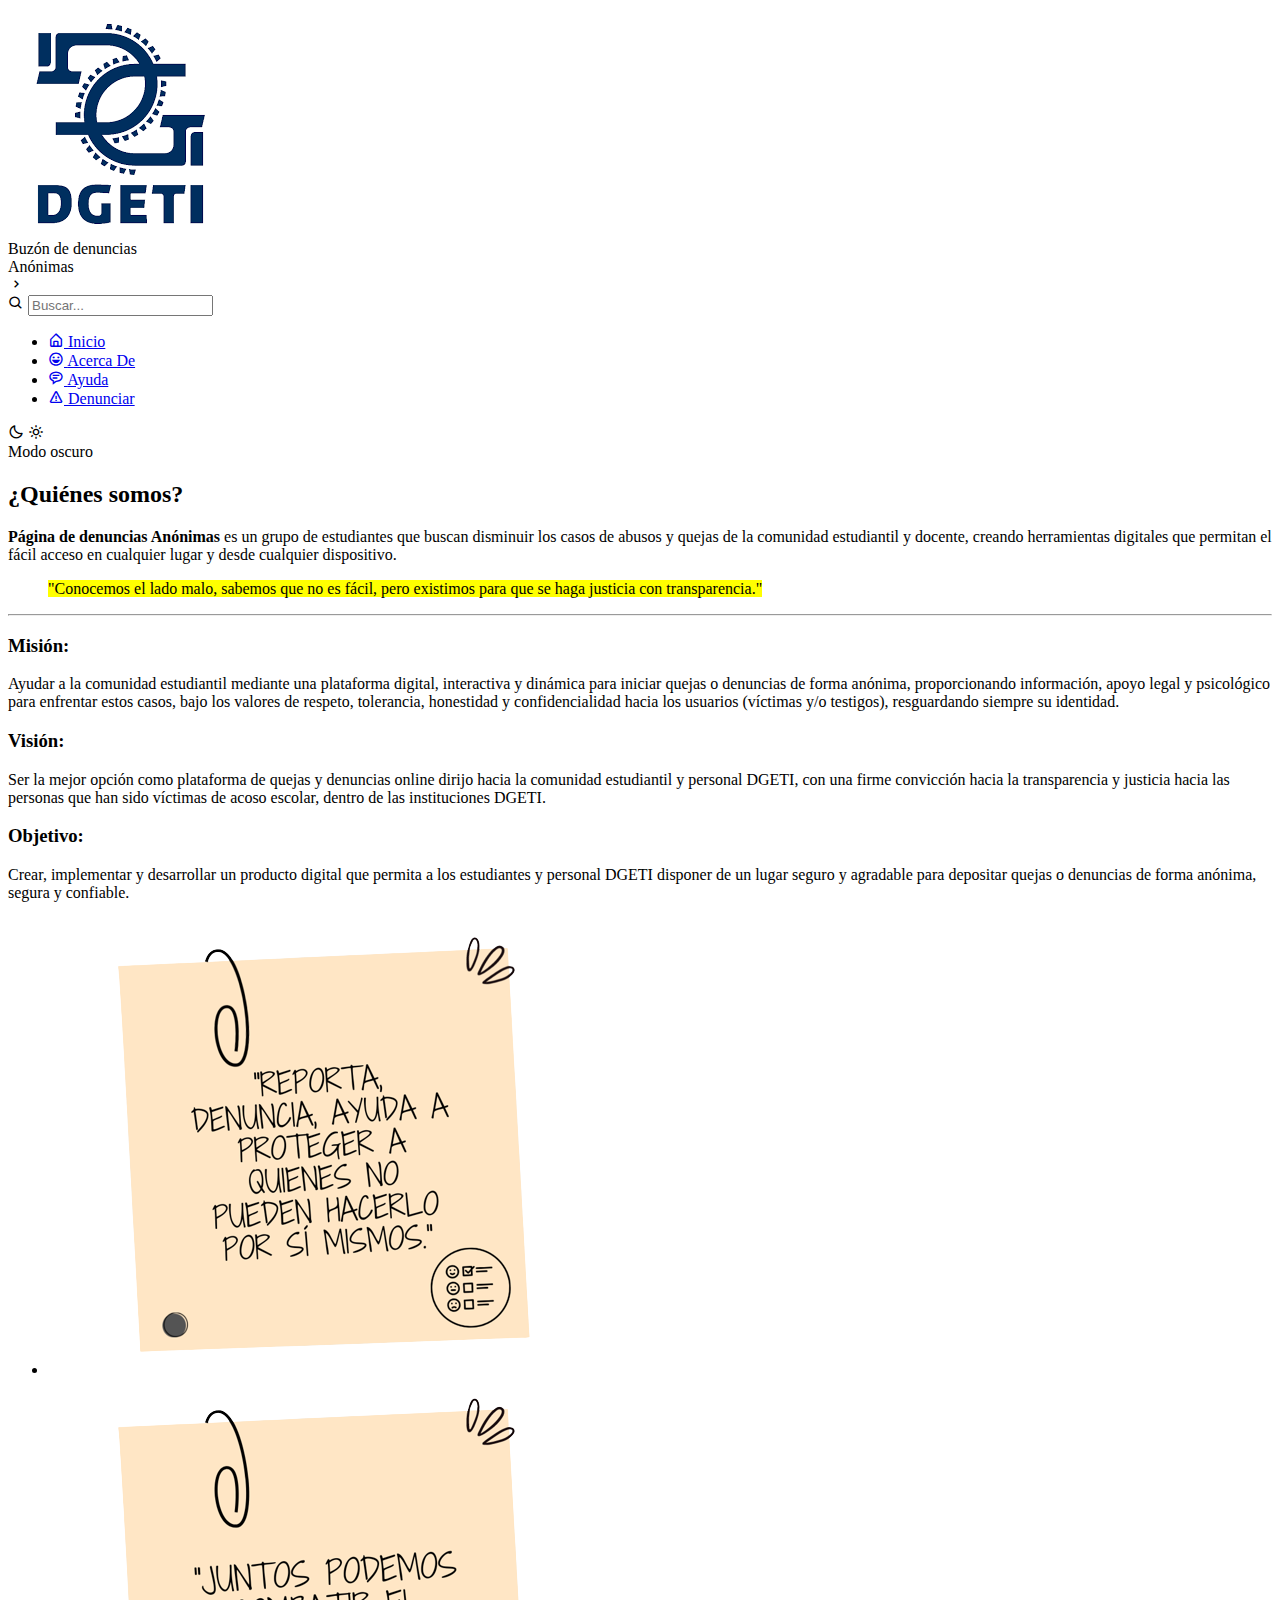
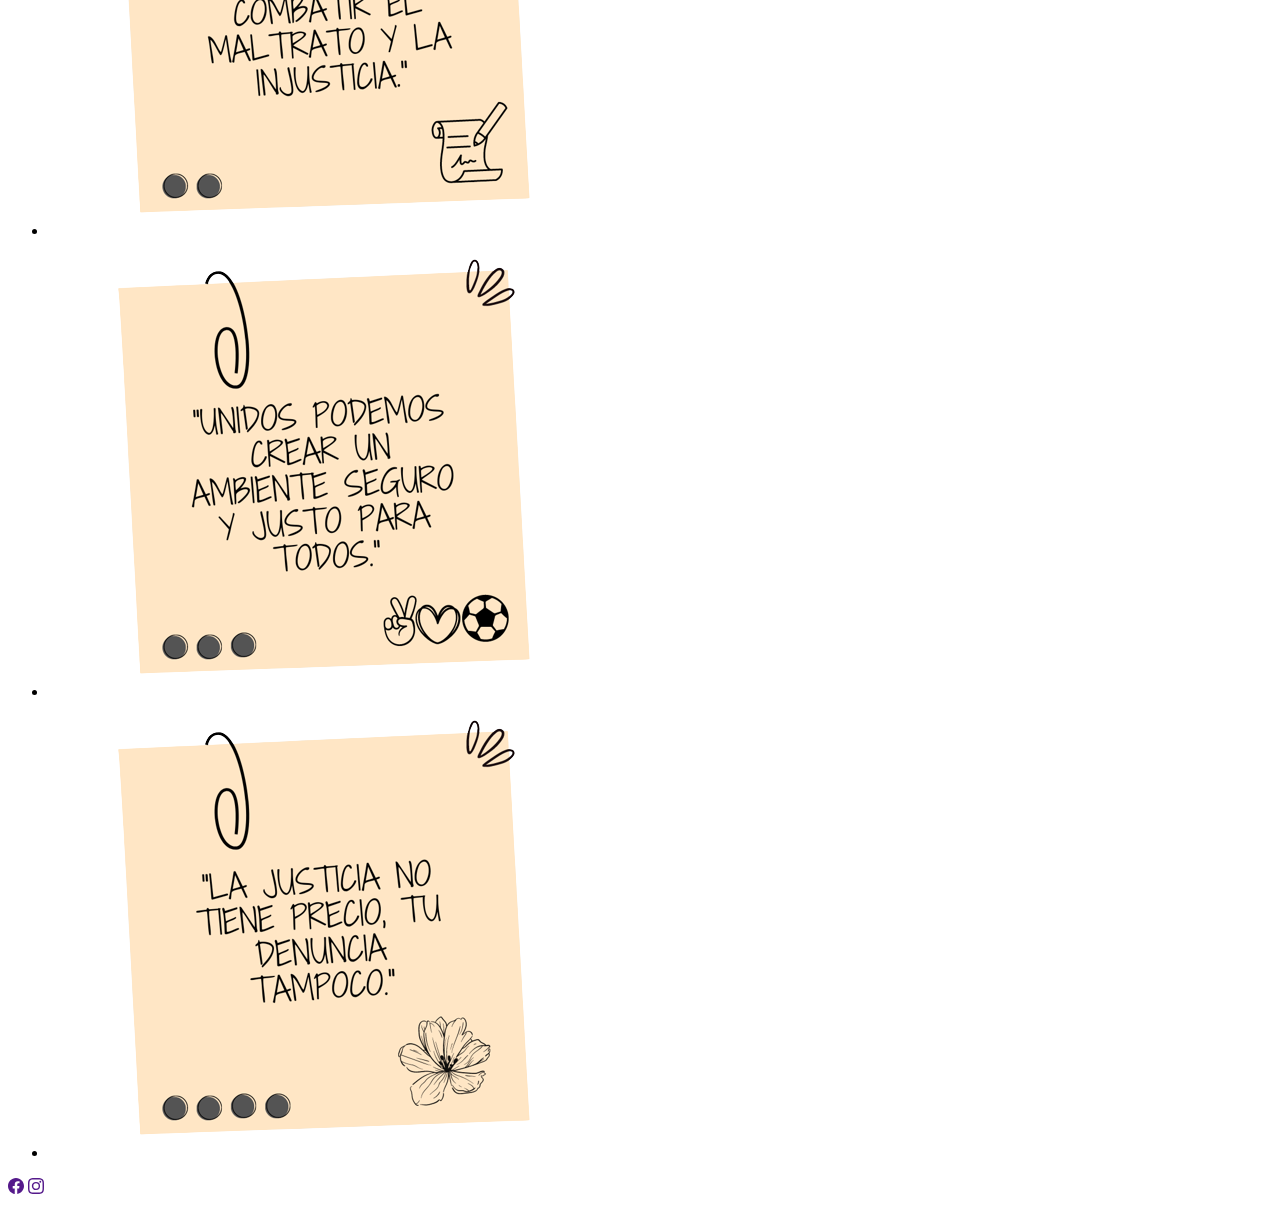
==== commit e608b56d: "Update Acerca_De.html" ====
--- a/Buzon de denuncias anónimas/Acerca_De.html
+++ b/Buzon de denuncias anónimas/Acerca_De.html
@@ -15,31 +15,31 @@
     <!--==== CSS RESPONSIVE ====-->
 
     <!-- === Global CSS === -->
-    <link rel="stylesheet" href="css/modal && forms/scrollBar.css" />
-    <link rel="stylesheet" href="css/modal && forms/modo_night.css">
+    <link rel="stylesheet" href="Buzon de denuncias anónimas/css/modal && forms/scrollBar.css" />
+    <link rel="stylesheet" href="Buzon de denuncias anónimas/css/modal && forms/modo_night.css">
     <link 
     rel="stylesheet" 
-    href="css/modal && forms/footer_about.css"
-    />
-    <link
-      rel="stylesheet"
-      href="css/responsive plataforms/global.css"
+    href="Buzon de denuncias anónimas/css/modal && forms/footer_about.css"
+    />
+    <link
+      rel="stylesheet"
+      href="Buzon de denuncias anónimas/css/responsive plataforms/global.css"
       media="screen and (max-width: 479px)"
     />
 
     <link
       rel="stylesheet"
-      href="css/responsive plataforms/movil.css"
+      href="Buzon de denuncias anónimas/css/responsive plataforms/movil.css"
       media="screen and (min-width: 480px)"
     />
     <link
       rel="stylesheet"
-      href="css/responsive plataforms/tablet.css"
+      href="Buzon de denuncias anónimas/css/responsive plataforms/tablet.css"
       media="screen and (min-width: 768px)"
     />
     <link
       rel="stylesheet"
-      href="css/responsive plataforms/desktop.css"
+      href="Buzon de denuncias anónimas/css/responsive plataforms/desktop.css"
       media="screen and (min-width: 1024px)"
     />
 
@@ -202,7 +202,7 @@
       </footer>
     </section>
 
-    <script src="https://www.google.com/recaptcha/api.js" async defer></script>
-    <script src="javascript/script.js"></script>
+    <script src="Buzon de denuncias anónimas/https://www.google.com/recaptcha/api.js" async defer></script>
+    <script src="Buzon de denuncias anónimas/javascript/script.js"></script>
   </body>
 </html>
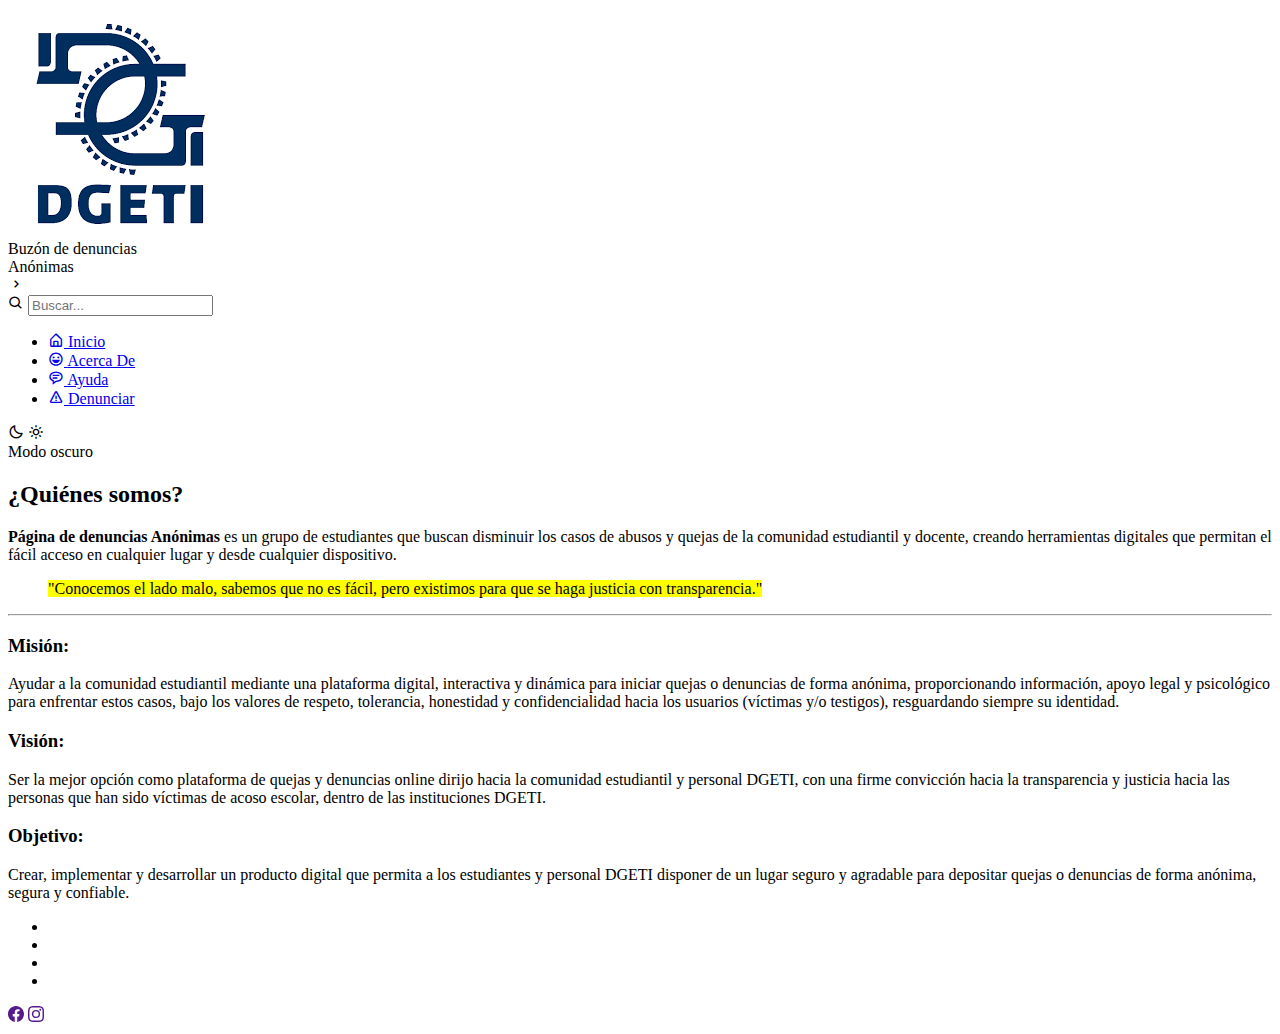
==== commit b7208a4c: "Update Acerca_De.html" ====
--- a/Buzon de denuncias anónimas/Acerca_De.html
+++ b/Buzon de denuncias anónimas/Acerca_De.html
@@ -182,10 +182,10 @@
 
         <div class="slider-frame">
           <ul>
-            <li><img src="img/report-001.png" alt="" /></li>
-            <li><img src="img/justice-002.png" alt="" /></li>
-            <li><img src="img/secure-003.png" alt="" /></li>
-            <li><img src="img/flower-004.png" alt="" /></li>
+            <li><img src="Buzon de denuncias anónimas/img/report-001.png" alt="" /></li>
+            <li><img src="Buzon de denuncias anónimas/img/justice-002.png" alt="" /></li>
+            <li><img src="Buzon de denuncias anónimas/img/secure-003.png" alt="" /></li>
+            <li><img src="Buzon de denuncias anónimas/img/flower-004.png" alt="" /></li>
           </ul>
         </div>
         
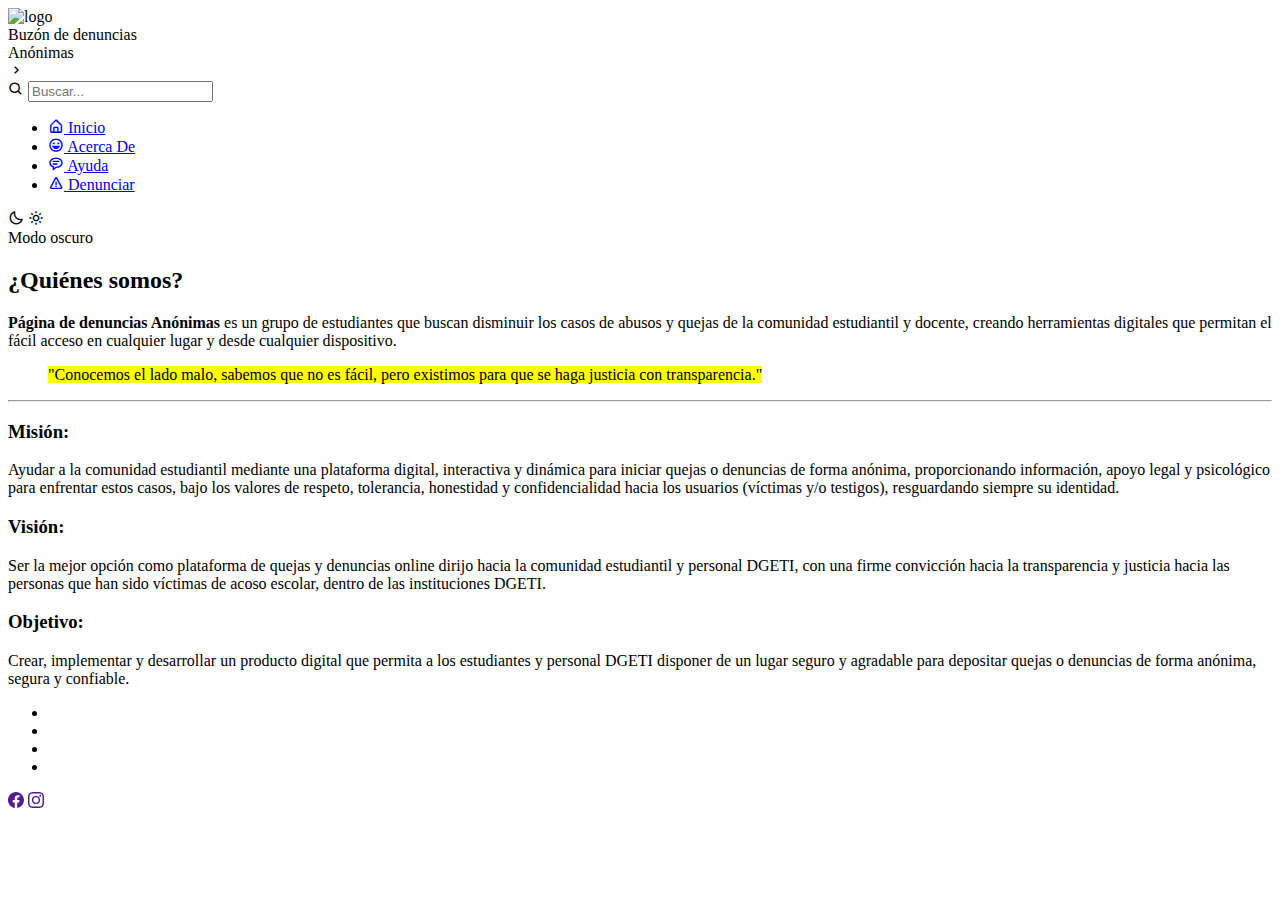
==== commit 64d9bf9a: "Update Acerca_De.html" ====
--- a/Buzon de denuncias anónimas/Acerca_De.html
+++ b/Buzon de denuncias anónimas/Acerca_De.html
@@ -51,7 +51,7 @@
       <header>
         <div class="texto-imagen">
           <span class="imagen">
-            <img src="img_logo/Cetis-img.png" alt="logo" class="img-1" />
+            <img src="Buzon de denuncias anónimas/img_logo/Cetis-img.png" alt="logo" class="img-1" />
           </span>
 
           <div class="text cabezero-text">
@@ -78,26 +78,26 @@
 
           <ul class="menu-links">
             <li class="nav-link">
-              <a href="index.html">
+              <a href="Buzon de denuncias anónimas/index.html">
                 <i class="bx bx-home-alt icon"></i>
                 <span class="text">Inicio</span>
               </a>
             </li>
             <li class="nav-link">
-              <a href="Acerca_De.html">
+              <a href="Buzon de denuncias anónimas/Acerca_De.html">
                 <i class="bx bx-happy-alt icon"></i>
                 <span class="text">Acerca De</span>
               </a>
             </li>
             <li class="nav-link">
-              <a href="Ayuda.html">
+              <a href="Buzon de denuncias anónimas/Ayuda.html">
                 <i class="bx bx-message-rounded-detail icon"></i>
                 <span class="text">Ayuda</span>
               </a>
             </li>
 
             <li class="nav-link">
-              <a href="Denunciar.html">
+              <a href="Buzon de denuncias anónimas/Denunciar.html">
                 <i class="bx bx-error icon"></i>
                 <span class="text">Denunciar</span>
               </a>
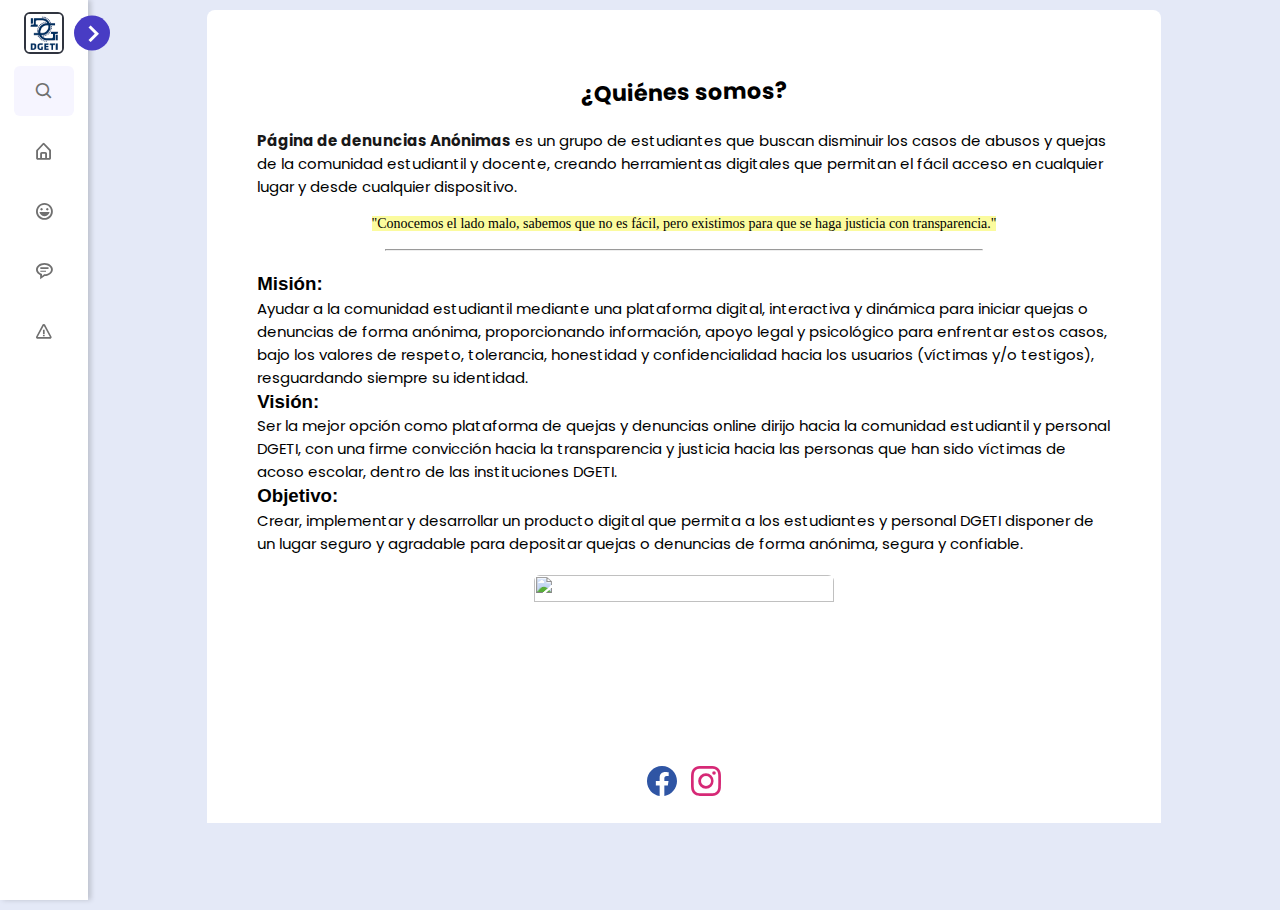
==== commit 3bafacfb: "Update Acerca_De.html" ====
--- a/Buzon de denuncias anónimas/Acerca_De.html
+++ b/Buzon de denuncias anónimas/Acerca_De.html
@@ -15,31 +15,31 @@
     <!--==== CSS RESPONSIVE ====-->
 
     <!-- === Global CSS === -->
-    <link rel="stylesheet" href="Buzon de denuncias anónimas/css/modal && forms/scrollBar.css" />
-    <link rel="stylesheet" href="Buzon de denuncias anónimas/css/modal && forms/modo_night.css">
+    <link rel="stylesheet" href="/Buzon de denuncias anónimas/css/modal && forms/scrollBar.css" />
+    <link rel="stylesheet" href="/Buzon de denuncias anónimas/css/modal && forms/modo_night.css">
     <link 
     rel="stylesheet" 
-    href="Buzon de denuncias anónimas/css/modal && forms/footer_about.css"
-    />
-    <link
-      rel="stylesheet"
-      href="Buzon de denuncias anónimas/css/responsive plataforms/global.css"
+    href="/Buzon de denuncias anónimas/css/modal && forms/footer_about.css"
+    />
+    <link
+      rel="stylesheet"
+      href="/Buzon de denuncias anónimas/css/responsive plataforms/global.css"
       media="screen and (max-width: 479px)"
     />
 
     <link
       rel="stylesheet"
-      href="Buzon de denuncias anónimas/css/responsive plataforms/movil.css"
+      href="/Buzon de denuncias anónimas/css/responsive plataforms/movil.css"
       media="screen and (min-width: 480px)"
     />
     <link
       rel="stylesheet"
-      href="Buzon de denuncias anónimas/css/responsive plataforms/tablet.css"
+      href="/Buzon de denuncias anónimas/css/responsive plataforms/tablet.css"
       media="screen and (min-width: 768px)"
     />
     <link
       rel="stylesheet"
-      href="Buzon de denuncias anónimas/css/responsive plataforms/desktop.css"
+      href="/Buzon de denuncias anónimas/css/responsive plataforms/desktop.css"
       media="screen and (min-width: 1024px)"
     />
 
@@ -51,7 +51,7 @@
       <header>
         <div class="texto-imagen">
           <span class="imagen">
-            <img src="Buzon de denuncias anónimas/img_logo/Cetis-img.png" alt="logo" class="img-1" />
+            <img src="/Buzon de denuncias anónimas/img_logo/Cetis-img.png" alt="logo" class="img-1" />
           </span>
 
           <div class="text cabezero-text">
@@ -78,26 +78,26 @@
 
           <ul class="menu-links">
             <li class="nav-link">
-              <a href="Buzon de denuncias anónimas/index.html">
+              <a href="/Buzon de denuncias anónimas/index.html">
                 <i class="bx bx-home-alt icon"></i>
                 <span class="text">Inicio</span>
               </a>
             </li>
             <li class="nav-link">
-              <a href="Buzon de denuncias anónimas/Acerca_De.html">
+              <a href="/Buzon de denuncias anónimas/Acerca_De.html">
                 <i class="bx bx-happy-alt icon"></i>
                 <span class="text">Acerca De</span>
               </a>
             </li>
             <li class="nav-link">
-              <a href="Buzon de denuncias anónimas/Ayuda.html">
+              <a href="/Buzon de denuncias anónimas/Ayuda.html">
                 <i class="bx bx-message-rounded-detail icon"></i>
                 <span class="text">Ayuda</span>
               </a>
             </li>
 
             <li class="nav-link">
-              <a href="Buzon de denuncias anónimas/Denunciar.html">
+              <a href="/Buzon de denuncias anónimas/Denunciar.html">
                 <i class="bx bx-error icon"></i>
                 <span class="text">Denunciar</span>
               </a>
@@ -202,7 +202,7 @@
       </footer>
     </section>
 
-    <script src="Buzon de denuncias anónimas/https://www.google.com/recaptcha/api.js" async defer></script>
-    <script src="Buzon de denuncias anónimas/javascript/script.js"></script>
+    <script src="/Buzon de denuncias anónimas/https://www.google.com/recaptcha/api.js" async defer></script>
+    <script src="/Buzon de denuncias anónimas/javascript/script.js"></script>
   </body>
 </html>
--- a/Buzon de denuncias anónimas/css/modal && forms/scrollBar.css
+++ b/Buzon de denuncias anónimas/css/modal && forms/scrollBar.css
@@ -0,0 +1,16 @@
+body::-webkit-scrollbar {
+  width: 11px; /* Ancho de la barra de desplazamiento */
+}
+
+body::-webkit-scrollbar-thumb {
+  background: linear-gradient(to bottom, #888, #a5a5a5);
+  border-radius: 5px;
+}
+body::-webkit-scrollbar-thumb:hover {
+  background: linear-gradient(to bottom, #6b6b6b, #848383);
+  box-shadow: 0 0 5px rgba(0, 0, 0, 0.3); /* Sombra al hacer hover */
+}
+body::-webkit-scrollbar-track {
+  background: linear-gradient(to bottom, #ffffff, #ffffffa4);
+}
+
--- a/Buzon de denuncias anónimas/css/modal && forms/modo_night.css
+++ b/Buzon de denuncias anónimas/css/modal && forms/modo_night.css
@@ -0,0 +1,142 @@
+/* === SECCIÓN INICIO === */
+body.dark section.container-inicio {
+  background-color: #242526;
+  color: var(--color-texto);
+}
+
+body.dark h2.h2-001 {
+  color: var(--color-texto);
+}
+body.dark #txtsaludo {
+  color: var(--color-texto);
+}
+body.dark .hr-two {
+  background-color: var(--color-texto);
+}
+
+body.dark section.container-inicio form {
+  background-color: #242526;
+  color: var(--color-texto);
+}
+body.dark section.container-inicio form h3 {
+  color: var(--color-texto);
+}
+body.dark div.formulario_01 {
+  background-color: #242526;
+}
+body.dark section.container-inicio form input {
+  background-color: rgba(255, 255, 255, 0.797);
+}
+
+body.dark section.container-inicio form textarea {
+  background-color: rgba(255, 255, 255, 0.797);
+}
+
+body.dark .form-container input[type="submit"] {
+  color: black;
+  background-color: #fffffffb;
+  font-weight: 500;
+}
+body.dark footer {
+  background-color: #242526;
+}
+
+body.dark footer span.footer_index {
+  background-color: #242526;
+}
+
+/* === SECCIÓN ACERCA DE === */
+
+body.dark section.container-acerca {
+  background-color: #242526;
+  color: var(--color-texto);
+}
+
+body.dark span.footer_acerca_de {
+  background-color: #242526;
+  color: var(--color-texto);
+}
+
+body.dark span.footer_acerca_de svg:hover {
+  color: white;
+}
+
+/* === SECCIÓN AYUDA === */
+
+body.dark section.container-ayuda {
+  background-color: #242526;
+  color: var(--color-texto);
+}
+
+body.dark h3.h3-title {
+  color: var(--color-texto);
+}
+
+body.dark div.denuncia-here a {
+  background-color: rgba(42, 131, 131, 0.549);
+}
+
+body.dark .footer_help {
+  opacity: 0;
+}
+
+/* === SECCIÓN FORM  === */
+
+body.dark section.formulario {
+  background-color: #242526;
+  color: var(--color-texto);
+}
+
+body.dark section.formulario label,
+body.dark section.formulario legend,
+body.dark section.formulario header.titulo-form,
+body.dark .text_report_welcome,
+body.dark p.descripcion-texto-2 {
+  color: var(--color-texto);
+}
+
+body.dark b.MB {
+  color: #000;
+}
+
+body.dark section.formulario form textarea {
+  background-color: rgba(255, 255, 255, 0.797);
+}
+
+body.dark section.formulario form input {
+  background-color: rgba(255, 255, 255, 0.797);
+}
+
+body.dark div#div_file {
+  background-color: #1657adc6;
+  font-weight: 500;
+  box-shadow: none;
+}
+
+body.dark .formulario form button[type="submit"] {
+    background-color: rgba(255, 255, 255, 0.92);
+    box-shadow: none;
+    font-weight: 700;
+}
+
+body.dark .footer_report {
+  opacity: 0;
+}
+
+/* === MODAL  === */
+
+body.dark div#welcome-modal {
+    background-color: #242526;
+    color: var(--color-texto);
+}
+
+body.dark div#welcome-modal a {
+    color: rgb(30, 255, 180);
+}
+
+
+@media screen and (min-width: 1024px) {
+  body.dark .form-container input[type="submit"] {
+    font-weight: 600;
+  }
+}
--- a/Buzon de denuncias anónimas/css/modal && forms/footer_about.css
+++ b/Buzon de denuncias anónimas/css/modal && forms/footer_about.css
@@ -0,0 +1,78 @@
+svg.bi-facebook {
+  color: #2f55a4;
+  font-size: 25px;
+  margin-right: 5px;
+  margin-top: 11px;
+  width: 30px;
+  height: 30px;
+}
+
+svg.bi-instagram {
+  color: #d62976;
+  margin-left: 5px;
+  width: 30px;
+  height: 30px;
+}
+
+footer {
+  display: flex;
+  justify-content: center;
+  align-items: center;
+  height: 45px;
+}
+
+hr {
+  width: 70%;
+  margin: 15px auto;
+}
+
+@media screen and (min-width: 480px) {
+  footer span.footer_acerca_de {
+    background-color: white;
+    width: 100%;
+    height: initial;
+    text-align: center;
+    border-top-right-radius: 10px;
+    border-top-left-radius: 10px;
+  }
+}
+
+@media screen and (max-width: 490px) and (min-width: 260px) {
+  footer {
+    margin-top: -20px;
+  }
+}
+
+@media screen and (min-width: 540px) {
+
+  .slider-frame {
+    max-width: 10vw;
+    min-height: 10vh;
+    height: auto;
+  }
+
+  body {
+    background-color: white;
+  }
+
+}
+
+
+@media screen and (min-width: 1024px) {
+  footer {
+    all: initial;
+  }
+  footer span.footer_acerca_de {
+    position: relative;
+    display: block;
+    max-width: 80%;
+    min-width: 80%;
+    margin: 0 auto;
+    display: block;
+    font-family: "Poppins", sans-serif;
+    text-align: center;
+    border-top-right-radius: 0;
+    border-top-left-radius: 0;
+}
+  }
+
--- a/Buzon de denuncias anónimas/css/responsive plataforms/global.css
+++ b/Buzon de denuncias anónimas/css/responsive plataforms/global.css
@@ -0,0 +1,1166 @@
+@import url("https://fonts.googleapis.com/css2?family=Poppins:wght@300;400;500;600;700&display=swap");
+
+* {
+  font-family: "Poppins", sans-serif;
+  margin: 0;
+  padding: 0;
+  box-sizing: border-box;
+}
+
+:root {
+  /* ==== Colores ==== */
+
+  --body-color: #e4e9f7;
+  --barra-lateral-color: #fff;
+  --color-primario: #483cc4;
+  --color-primario-white: #f6f5ff;
+  --color-alterno: #ddd;
+  --color-texto: #707070;
+  --color-nombre: #000;
+
+  /* ==== Transiciones ==== */
+
+  --tran-02: all 0.2s ease;
+  --tran-03: all 0.3s ease;
+  --tran-04: all 0.4s ease;
+  --tran-05: all 0.5s ease;
+}
+
+body {
+  background-color: var(--body-color);
+  transition: var(--tran-04);
+}
+
+body.dark {
+  --body-color: #18191a;
+  --barra-lateral-color: #242526;
+  --color-primario: #3a3b3c;
+  --color-primario-white: #3a3b3c;
+  --color-alterno: #fff;
+  --color-texto: #ccc;
+  --color-nombre: #f6f5ff;
+}
+
+/* === SECCIÓN INICIO ====*/
+
+section.container-inicio {
+  position: relative;
+  width: 100%;
+  border-radius: 8px;
+  padding: 0px 15px;
+  background-color: #ffffff;
+}
+
+/* ==== SECCIÓN QUIENES SOMOS ==== */
+
+section.container-acerca {
+  position: relative;
+  width: 100%;
+  margin-top: 28px;
+  padding: 0 3px;
+  background-color: white;
+}
+
+/* ==== SECCIÓN AYUDA ==== */
+
+section.container-ayuda {
+  position: relative;
+  width: 100%;
+  margin-top: 28px;
+  padding: 0 8px;
+  background-color: white;
+}
+
+/* === SECCIÓN FORMULARIO ===*/
+
+section section.formulario {
+  position: relative;
+  width: 100%;
+  padding: 0 3px 20px;
+  background-color: white;
+}
+
+.home {
+  transition: var(--tran-05);
+  background: var(--body-color);
+}
+
+/* === IMG ===*/
+
+.img-graph img {
+  width: 300px;
+}
+
+p.img-text {
+  font-size: 0.65rem;
+  font-weight: bold;
+  text-align: center;
+  margin-top: 8px;
+}
+
+/*=== ANIMATION SOMOS ===*/
+
+#txtsaludo {
+  text-align: center;
+  font-weight: 600;
+  opacity: 0.7;
+  margin: 5px;
+}
+
+h2.titulo {
+  text-align: center;
+  font-size: 20px;
+  margin-bottom: 20px;
+}
+
+h2.titulo-3 {
+  text-align: center;
+  font-size: 20px;
+  margin-bottom: 20px;
+  font-weight: 700;
+}
+
+h3.title-help-1 {
+  font-size: 1.2rem;
+  margin-bottom: 10px;
+  margin-top: 10px;
+  font-weight: 500;
+}
+
+.slider-text {
+  font-family: "Poppins", "monospace";
+  display: flex;
+  justify-content: flex-start;
+  align-items: center;
+}
+
+h2.h2-001 {
+  font-size: 28px;
+  padding-right: 20px;
+  color: #161616;
+}
+
+.saludos {
+  overflow: hidden;
+}
+
+ul,
+li {
+  list-style: none;
+}
+
+ul.slider-ul {
+  width: 180px;
+  height: 70px;
+  position: relative;
+  animation: slide-text 5s cubic-bezier(0.68, -0.55, 0.27, 1.58) infinite;
+}
+
+li.slider-li {
+  position: absolute;
+  height: 70px;
+  top: 200%;
+  line-height: 70px;
+  font-size: 35px;
+}
+
+li.slider-li:first-child {
+  top: 100%;
+}
+
+li.slider-li:last-child {
+  top: 300%;
+}
+
+@keyframes slide-text {
+  0% {
+    transform: translateY(0);
+  }
+  15%,
+  30% {
+    transform: translateY(-100%);
+  }
+  45%,
+  60% {
+    transform: translateY(-200%);
+  }
+
+  75%,
+  90% {
+    transform: translateY(-300%);
+  }
+  100% {
+    transform: translateY(-400%);
+  }
+}
+
+/* ==== Barra lateral ==== */
+
+.barra-lateral li .icon,
+a {
+  overflow: hidden;
+}
+
+.barra-lateral.close img {
+  width: 0px;
+  overflow: hidden;
+  opacity: 0;
+}
+
+.barra-lateral.close {
+  width: 0px;
+}
+
+.barra-lateral.close .boton-contenido {
+  overflow: hidden;
+  opacity: 0;
+}
+
+.barra-lateral.close .buscador-box {
+  overflow: hidden;
+}
+
+.barra-lateral {
+  position: fixed;
+  top: 0;
+  left: 0;
+  height: 100%;
+  width: 50%;
+  background-color: var(--barra-lateral-color);
+  transition: var(--tran-05);
+  z-index: 100;
+  box-shadow: 3px 0px 5px 0px rgba(0, 0, 0, 0.165);
+}
+
+.barra-lateral .texto-imagen img.img-1 {
+  width: 40px;
+  border-radius: 6px;
+  border: 2px solid #30343f;
+}
+
+.barra-lateral .text {
+  font-size: 16px;
+  font-weight: 500;
+  color: var(--color-texto);
+  transition: var(--tran-05);
+  white-space: nowrap;
+  opacity: 1;
+}
+
+.barra-lateral.close .text {
+  opacity: 0;
+}
+
+.barra-lateral .imagen {
+  min-width: 60px;
+  display: flex;
+  align-items: center;
+  justify-content: center;
+}
+
+.barra-lateral li {
+  height: 50px;
+  margin-top: 10px;
+  list-style: none;
+  display: flex;
+  align-items: center;
+}
+
+.barra-lateral li .icon {
+  display: flex;
+  align-items: center;
+  justify-content: center;
+  min-width: 60px;
+  font-size: 20px;
+}
+
+.barra-lateral li .icon,
+.barra-lateral li .text {
+  color: var(--color-texto);
+  transition: var(--tran-02);
+}
+
+.barra-lateral header {
+  position: relative;
+}
+
+.barra-lateral .texto-imagen img.img-1 {
+  width: 40px;
+  border-radius: 6px;
+  border: 2px solid #30343f;
+}
+
+.barra-lateral header .texto-imagen {
+  display: flex;
+  align-items: center;
+}
+
+header .texto-imagen .cabezero-text {
+  display: flex;
+  flex: column;
+  font-size: 15px;
+  color: var(--color-nombre);
+}
+
+.cabezero-text .nombre {
+  font-weight: 600;
+}
+
+.barra-lateral .toggle {
+  position: absolute;
+  top: 50%;
+  right: -40px;
+  transform: translateY(-50%) rotate(180deg);
+  height: 35px;
+  width: 37px;
+  background-color: var(--color-primario);
+  display: flex;
+  align-items: baseline;
+  justify-content: center;
+  border-radius: 50%;
+  color: var(--barra-lateral-color);
+  font-size: 35px;
+  transition: var(--tran-03);
+}
+
+.barra-lateral.close .toggle {
+  transform: translateY(-50%);
+}
+
+/* === MODO NOCTURNO === */
+
+body.dark .barra-lateral .toggle {
+  color: var(--color-texto);
+}
+
+
+.barra-lateral .buscador-box {
+  background: var(--color-primario-white);
+  border-radius: 6px;
+  transition: var(--tran-05);
+}
+
+.buscador-box input {
+  height: 100%;
+  width: 100%;
+  outline: none;
+  border: none;
+  border-radius: 6px;
+  font-size: 16px;
+  font-weight: 500;
+  background: var(--color-primario-white);
+  transition: var(--tran-05);
+  color: var(--color-texto);
+}
+
+.barra-lateral li a {
+  height: 100%;
+  width: 100%;
+  display: flex;
+  align-items: center;
+  text-decoration: none;
+  border-radius: 6px;
+  transition: var(--tran-04);
+}
+
+.barra-lateral li a:hover {
+  background-color: var(--color-primario);
+  margin: 0 8px;
+}
+
+.barra-lateral li a:hover .icon,
+.barra-lateral li a:hover .text {
+  color: var(--barra-lateral-color);
+}
+
+body.dark .barra-lateral li a:hover .icon,
+body.dark .barra-lateral li a:hover .text {
+  color: var(--color-texto);
+}
+
+.barra-lateral .menu-barra {
+  height: calc(100% - 50px);
+  display: flex;
+  flex-direction: column;
+  justify-content: space-between;
+}
+
+.menu-barra .modo {
+  position: relative;
+  background: var(--color-primario-white);
+  border-radius: 6px;
+}
+
+.menu-barra .modo .modo-nocturno {
+  height: 50px;
+  width: 60px;
+  display: flex;
+  align-items: center;
+}
+
+.menu-barra .modo-text {
+  font-size: 15px;
+}
+.menu-barra .mode i {
+  position: absolute;
+  transition: var(--tran-03);
+}
+
+.menu-barra .modo i.claro {
+  opacity: 0;
+}
+
+body.dark .menu-barra .modo i.claro {
+  position: absolute;
+  opacity: 1;
+}
+
+body.dark .menu-barra .modo i.nocturno {
+  opacity: 0;
+}
+
+.menu-barra .modo .alternar-interruptor {
+  position: absolute;
+  right: 0;
+  display: flex;
+  align-items: center;
+  justify-content: center;
+  height: 100%;
+  min-width: 60px;
+  cursor: pointer;
+  background: var(--color-primario-white);
+  transition: var(--tran-05);
+}
+
+.alternar-interruptor .interruptor {
+  position: relative;
+  height: 22px;
+  width: 44px;
+  border-radius: 25px;
+  background-color: var(--color-alterno);
+}
+
+.interruptor::before {
+  content: "";
+  position: absolute;
+  height: 15px;
+  width: 15px;
+  top: 50%;
+  left: 5px;
+  transform: translateY(-50%);
+  border-radius: 50%;
+  background: var(--barra-lateral-color);
+  transition: var(--tran-03);
+}
+
+body.dark .interruptor::before {
+  left: 24px;
+}
+
+/* ======= */
+
+/* === Formulario de sugerencias === */
+
+div.formulario_01 {
+  margin: 20px;
+  padding: 20px;
+  background-color: white;
+  /* box-shadow: 0 5px 10px -5px rgb(0 0 0 / 30%);   */
+}
+
+div.form-container label,
+input[type="submit"] {
+  display: grid;
+  gap: 1.2rem;
+}
+
+.form-input {
+  min-width: 100%;
+  max-width: 100%;
+  padding: 0.6rem;
+  background-color: rgb(230, 230, 230);
+  border: none;
+  border-radius: 2px;
+  outline: none;
+}
+
+div.form-group select option {
+  color: black;
+  font-size: 16px;
+}
+
+.formulario_01 form textarea {
+  max-width: 100%;
+  min-width: 60%;
+  min-height: 100px;
+  max-height: 120px;
+  padding: 15px 20px;
+  background-color: rgb(230, 230, 230);
+  border: none;
+  border-radius: 2px;
+  outline: none;
+}
+
+div.form-container input[type="submit"] {
+  background-color: #d65050;
+  border: 1px solid #d65050;
+  padding: 14px;
+  max-width: 100%;
+  min-width: 50%;
+  margin: 40px auto 20px;
+  text-transform: uppercase;
+  color: white;
+  font-size: 0.7rem;
+}
+
+div.form-container input[type="submit"]:hover {
+  transition: 0.3s;
+  background-color: aliceblue;
+  color: #d65050;
+}
+
+div.formulario_01 h3 {
+  font-family: -apple-system, BlinkMacSystemFont, "Segoe UI", Roboto,
+    Oxygen-Sans, Ubuntu, Cantarell, "Helvetica Neue", sans-serif;
+  font-size: 1.1rem;
+  color: #3a3737ef;
+  margin: -10px 0px 10px 0px;
+}
+
+div.formulario_01 p {
+  font-size: 0.9rem;
+  margin: 10px;
+  font-family: -apple-system, BlinkMacSystemFont, "Segoe UI", Roboto,
+    Oxygen-Sans, Ubuntu, Cantarell, "Helvetica Neue", sans-serif;
+}
+
+div.form-container label {
+  font-size: 0.8rem;
+}
+
+/* === end form ===*/
+
+hr.hr-one {
+  opacity: 0.5;
+}
+
+hr.hr-two {
+  margin: 30px 140px 0px;
+  opacity: 0.5;
+}
+
+p.textos-sub {
+  font-size: 0.85rem;
+}
+
+p.textos {
+  font-size: 0.9rem;
+}
+
+/* === FOOTER ===*/
+
+footer {
+  background-color: white;
+  font-family: "Poppins", sans-serif;
+  text-align: center;
+  height: 35px;
+  border-top-right-radius: 10px;
+  border-top-left-radius: 10px;
+}
+
+footer a {
+  text-decoration: none;
+  font-size: 0.775rem;
+  color: var(--color-nombre);
+}
+
+footer a:hover {
+  text-decoration: underline;
+  text-decoration-thickness: 2px;
+  text-decoration-color: var(--color-texto);
+}
+
+/* === TEST CODE STYLE SECCIÓN ACERCA DE */
+
+h2.titulo {
+  text-align: center;
+  font-size: 1.4rem;
+  padding-top: 15px;
+  margin-bottom: 20px;
+  transform: rotate(-1deg);
+  font-weight: bolder;
+}
+
+div.right blockquote {
+  font-size: 14px;
+  text-align: center;
+}
+
+div.right blockquote mark {
+  font-size: 14px;
+  text-align: center;
+  font-family: cursive;
+  background-color: #fafa86cc;
+}
+
+p b {
+  opacity: 0.9;
+}
+
+p.im {
+  font-size: 15px;
+  margin-bottom: 15px;
+}
+
+div.home_1 {
+  margin-top: 20px;
+}
+
+h3.mision,
+.vision,
+.objetivo {
+  font-family: "Segoe UI", Tahoma, Geneva, Verdana, sans-serif;
+  line-height: 1.6rem;
+}
+
+p.textos {
+  font-size: 15px;
+  font-family: "Poppins", sans-serif;
+}
+
+.slider-frame {
+  max-width: 300px;
+  min-width: 40%;
+  height: auto;
+  margin: 20px auto;
+  overflow: hidden;
+  border-radius: 6px;
+  box-shadow: 3px 0px 5px 1px rgba(0, 0, 0, 0.005);
+}
+
+.slider-frame ul {
+  display: flex;
+  padding: 0;
+  width: 400%;
+  animation: slide 20s infinite alternate ease-in-out;
+}
+
+.slider-frame li {
+  width: 100%;
+  list-style: none;
+}
+
+.slider-frame img {
+  width: 100%;
+  height: 100%;
+}
+
+@keyframes slide {
+  0% {
+    margin-left: 0;
+  }
+
+  20% {
+    margin-left: 0;
+  }
+
+  25% {
+    margin-left: -100%;
+  }
+
+  45% {
+    margin-left: -100%;
+  }
+
+  50% {
+    margin-left: -200%;
+  }
+
+  70% {
+    margin-left: -200%;
+  }
+
+  75% {
+    margin-left: -300%;
+  }
+
+  100% {
+    margin-left: -300%;
+  }
+}
+
+/* === STYLE SECCIÓN AYUDA ===*/
+h2.titulo-2 {
+  text-align: center;
+  font-size: 20px;
+  margin-bottom: 20px;
+  font-weight: 400;
+}
+
+/* === IMG PHOTOS ===*/
+
+div.cuadro-padre {
+  position: relative;
+  display: flex;
+  align-items: center;
+  align-content: center;
+  justify-content: space-around;
+  flex-wrap: wrap;
+  justify-items: center;
+  color: rgba(0, 0, 0, 0.877);
+}
+
+div.cuadro-padre .row {
+  display: flex;
+  justify-items: center;
+  align-items: center;
+  justify-content: center;
+  text-align: center;
+  margin: 10px;
+  position: relative;
+  background-color: aliceblue;
+  min-width: 90%;
+  max-width: 90%;
+
+  height: 200px;
+  font-family: "Poppins", Courier, monospace;
+  font-weight: 500;
+  border-radius: 5px;
+}
+
+div.cuadro-padre i.photos {
+  position: absolute;
+  opacity: 0.1;
+  font-size: 100px;
+}
+
+/* === === ===*/
+
+h3.h3-title {
+  font-weight: 400;
+  color: #000000d7;
+  margin: 5px;
+  text-align: center;
+}
+
+div.home_1 h3.title-help {
+  font-weight: 500;
+  margin: 5px;
+}
+
+ul.ul_list li {
+  position: relative;
+  list-style-type: square;
+  margin-left: 25px;
+}
+
+div.denuncia-here {
+  text-align: center;
+  font-size: 0.7rem;
+  margin-top: 30px;
+}
+
+div.denuncia-here a {
+  background-color: rgb(57, 161, 161);
+  text-align: center;
+  border-radius: 8px;
+  padding: 15px 60px;
+  color: #f7f3f3;
+  text-decoration: none;
+  border: 2px solid #d1d1d1;
+}
+
+div.denuncia-here a:hover {
+  border: 3px solid #f5f5f5;
+  font-weight: 600;
+}
+
+/* === STYLE SECCIÓN FORMULARIO === */
+
+.formulario header {
+  text-align: center;
+  font-size: 22px;
+  font-weight: 600;
+  color: #333;
+}
+
+.formulario form legend {
+  text-align: center;
+  font-size: 15px;
+  font-weight: 500;
+  color: #333333f1;
+  margin-top: 15px;
+  margin-bottom: 4px;
+}
+
+.formulario form label {
+  font-size: 15px;
+  font-family: "Poppins", sans-serif;
+  font-weight: 500;
+  color: #333333c5;
+  display: inline-block;
+  margin: 5px 0px;
+}
+
+.formulario p.descripcion-texto {
+  text-align: center;
+  font-size: 12px;
+  font-weight: 500;
+  color: #333;
+  border-radius: 6px;
+  background-color: #bee9be;
+  margin-top: 5px;
+  padding: 8px 2px;
+}
+
+.formulario form input {
+  margin: 5px 1px 0;
+  height: 50px;
+  width: 100%;
+  outline: none;
+  border-radius: 8px;
+  padding: 0 15px;
+  border: 2px solid #d1d1d1;
+}
+
+.formulario form input:hover {
+  border: 3px solid #c7c4c4;
+  font-weight: 500;
+  color: #222121;
+}
+
+.formulario form textarea {
+  overflow-y: hidden;
+  margin-top: 5px;
+  height: 50px;
+  max-height: 205px;
+  min-width: 100%;
+  max-width: 100%;
+  outline: none;
+  border-radius: 8px;
+  padding: 0 15px;
+  border: 2px solid #d1d1d1;
+}
+
+.formulario form textarea.text-area-2 {
+  overflow-y: hidden;
+  margin-top: 5px;
+  height: 50px;
+  max-height: 120px;
+  min-width: 100%;
+  max-width: 100%;
+  outline: none;
+  border-radius: 8px;
+  padding: 0 15px;
+  border: 2px solid #d1d1d1;
+}
+
+.formulario form textarea:hover {
+  border: 3px solid #c7c4c4;
+  font-weight: 500;
+  color: #222121;
+}
+
+.formulario form button[type="submit"] {
+  margin-top: 5px;
+  height: 50px;
+  width: 100%;
+  outline: none;
+  border-radius: 8px;
+  padding: 0 15px;
+  border: 2px solid #d1d1d1;
+  box-shadow: 0px 1px 80px 0px rgba(168, 173, 230, 1);
+  letter-spacing: 2px;
+  text-transform: uppercase;
+  font-weight: 500;
+  font-size: 13px; /*cambiar aqui*/
+  color: #585864;
+  background-color: white;
+  cursor: pointer;
+  cursor: hand;
+}
+
+.formulario form button[type="submit"]:hover {
+  background-color: #ffffffaf;
+  box-shadow: 0px 1px 80px 0px rgb(100, 106, 173);
+  font-weight: 600;
+}
+
+.text_report_welcome {
+  text-align: center;
+  font-weight: 600;
+  opacity: 0.7;
+  margin: 5px;
+}
+/* === SUBMIT FORM  === */
+
+p#texto_file {
+  text-align: center;
+  color: white;
+}
+
+div#div_file {
+  position: relative;
+  margin: 10px auto;
+  padding: 10px;
+  width: 100%;
+  background-color: #3a8cc0;
+  border-radius: 5px;
+  box-shadow: 0px 3px 0px #1a71a9;
+}
+
+div#div_file {
+  box-shadow: 0px 1px 80px 0px rgb(100, 106, 173);
+}
+
+div#div_file:hover {
+  background-color: #1e78af;
+  font-weight: 600;
+}
+
+input.btn_enviar {
+  border: none;
+  position: absolute;
+  top: 0;
+  left: 0;
+  right: 0;
+  bottom: 0;
+  width: 100%;
+  height: 100%;
+  opacity: 0;
+  cursor: pointer;
+  cursor: hand;
+}
+
+div#div_description input[type="text"] {
+  height: 100px;
+  text-align: center;
+}
+form fieldset {
+  border: 2px solid;
+}
+
+/* === PREVIEW FORM REPORT ===*/
+div.container {
+  position: relative;
+  display: grid;
+  width: 100%;
+  right: 5px;
+  margin: 0px 0px 30px 0px;
+}
+
+.container .wrapper {
+  position: static;
+  height: 100%;
+  width: 100%;
+  margin: 5px;
+  right: 95px;
+  border-radius: 10px;
+  background: #fff;
+  border: 3px dashed #c2cdda;
+  display: flex;
+  align-items: center;
+  justify-content: center;
+  overflow: hidden;
+}
+
+.wrapper.active {
+  border: none;
+}
+
+/* ====CONTENIDO PREVIEW==== */
+
+.wrapper .image-p {
+  position: absolute;
+  height: 100%;
+  width: 100%;
+  display: flex;
+  align-items: center;
+  justify-content: center;
+}
+
+.wrapper img {
+  height: 100%;
+  width: 100%;
+  object-fit: cover;
+  border-radius: 15px;
+}
+
+.wrapper .icon {
+  font-size: 80px;
+  color: #ae80ff;
+}
+
+.wrapper .text-1 {
+  font-size: 13px;
+  color: rgb(53, 50, 50);
+  font-weight: 400;
+  font-family: "Poppins", Courier, monospace;
+}
+
+.wrapper #cancel-btn i {
+  position: absolute;
+  font-size: 20px;
+  right: 15px;
+  top: 15px;
+  color: #af93df;
+  cursor: pointer;
+  display: none;
+}
+
+.wrapper.active:hover #cancel-btn i {
+  display: block;
+}
+
+.wrapper #cancel-btn i:hover {
+  color: #e74c3c;
+}
+
+.wrapper .file-name {
+  position: absolute;
+  text-align: center;
+  bottom: -5px;
+  width: 100%;
+  padding: 8px 0;
+  font-size: 14px;
+  word-wrap: normal;
+  color: #fff;
+  display: none;
+  background: linear-gradient(135deg, #336ebb 0%, #2f8ae0 100%);
+}
+
+.wrapper.active:hover .file-name {
+  display: block;
+}
+
+.container #custom-btn {
+  margin-top: 30px;
+  display: block;
+  width: 100%;
+  height: 50px;
+  border: none;
+  outline: none;
+  border-radius: 25px;
+  color: #fff;
+  font-size: 18px;
+  font-weight: 500;
+  letter-spacing: 1px;
+  text-transform: uppercase;
+  cursor: pointer;
+  background: linear-gradient(135deg, #3a8ffe 0%, #9658fe 100%);
+}
+
+div.texto-titulo-popup {
+  font-size: 15px;
+  font-family: "Poppins", sans-serif;
+  font-weight: 500;
+  color: #333333c5;
+  margin: 5px 0px 5px 0px;
+}
+
+p.descripcion-texto-2 b {
+  font-weight: 500;
+}
+
+p.descripcion-texto-2 b.MB {
+  background-color: gainsboro;
+  border-radius: 10px;
+  padding: 2px;
+  font-weight: 600;
+  font-size: 14px;
+}
+
+/* === @Media Querys ===*/
+
+@media screen and (max-width: 250px) {
+
+  section.container-inicio {
+    width: 100%;
+    background-color: white;
+    padding: 0  1px 10px;
+  }
+  
+  .img-graph img {
+    width: 200px;
+  }
+  li.slider-li {
+    height: 70px;
+    top: 200%;
+    line-height: 75px;
+    font-size: 28px;
+  }
+  h2.h2-001 {
+    font-size: 1.3rem;
+    margin-left: 10px;
+  }
+  div.formulario_01 {
+    padding: 0;
+  }
+
+  div.form-container input[type="submit"] {
+    font-size: 8px;
+  }
+  span.footer a {
+    font-size: 11px;
+  }
+
+  /* === IMG && REPORT_HERE SECCIÓN AYUDA */
+  div.cuadro-padre .row {
+    font-family: "Poppins", Courier, monospace;
+    font-size: 0.9rem;
+  }
+
+  div.denuncia-here {
+    text-align: center;
+    font-size: 0.6rem;
+    margin-top: 30px;
+  }
+  div.denuncia-here a {
+    border-radius: 8px;
+    padding: 15px 45px;
+  }
+
+  /* === FORM RERPORT  ===*/
+  section section.formulario {
+    padding: 1px 15px 15px;
+    margin-top: 0;
+  }
+}
+
+@media screen and (max-width: 315px) {
+  .img-graph img {
+    width: 250px;
+  }
+
+  .barra-lateral {
+    width: 100%;
+  }
+
+  .barra-lateral .toggle {
+    top: 20px;
+    right: 5px;
+    height: 38px;
+    width: 40px;
+    font-size: 37px;
+  }
+  .barra-lateral.close .toggle {
+    top: 50%;
+    right: -40px;
+    height: 38px;
+    width: 40px;
+    font-size: 35px;
+    transform: translateY(-50%) rotate(360deg);
+  }
+}
+
+span.footer_acerca_de svg:hover {
+  transform: scale(1.15);
+}
+
+/* @SECCIÓN ACERCA DE */
+
+@media screen and (max-width: 479px) and (min-width: 316px) {
+  section.container-acerca {
+    padding: 0 10px;
+  }
+}
--- a/Buzon de denuncias anónimas/css/responsive plataforms/movil.css
+++ b/Buzon de denuncias anónimas/css/responsive plataforms/movil.css
@@ -0,0 +1,1209 @@
+@import url("https://fonts.googleapis.com/css2?family=Poppins:wght@300;400;500;600;700&display=swap");
+
+* {
+  font-family: "Poppins", sans-serif;
+  margin: 0;
+  padding: 0;
+  box-sizing: border-box;
+}
+
+:root {
+  /* ==== Colores ==== */
+
+  --body-color: #e4e9f7;
+  --barra-lateral-color: #fff;
+  --color-primario: #483cc4;
+  --color-primario-white: #f6f5ff;
+  --color-alterno: #ddd;
+  --color-texto: #707070;
+  --color-nombre: #000;
+
+  /* ==== Transiciones ==== */
+
+  --tran-02: all 0.2s ease;
+  --tran-03: all 0.3s ease;
+  --tran-04: all 0.4s ease;
+  --tran-05: all 0.5s ease;
+}
+
+body {
+  height: 100vh;
+  background-color: var(--body-color);
+  transition: var(--tran-04);
+}
+
+body.dark {
+  --body-color: #18191a;
+  --barra-lateral-color: #242526;
+  --color-primario: #3a3b3c;
+  --color-primario-white: #3a3b3c;
+  --color-alterno: #fff;
+  --color-texto: #ccc;
+  --color-nombre: #f6f5ff;
+}
+
+/* === SECCIÓN INICIO ====*/
+
+section.container-inicio {
+  position: relative;
+  width: 100%;
+  border-radius: 8px;
+  padding: 0px 15px;
+  background-color: #ffffff;
+}
+
+/* ==== SECCIÓN QUIENES SOMOS ==== */
+
+section.container-acerca {
+  position: relative;
+  width: 100%;
+  margin-bottom: 20px;
+  padding: 0 15px 35px;
+  background-color: white;
+}
+
+
+/* ==== SECCIÓN AYUDA ==== */
+
+section.container-ayuda {
+  position: relative;
+  width: 100%;
+  min-height: 185vh;
+  margin-top: 28px;
+  padding: 0 8px;
+  background-color: white;
+}
+
+/* === SECCIÓN FORMULARIO ===*/
+
+section section.formulario {
+  position: relative;
+  width: 100%;
+  margin-top: 10px;
+  padding: 0 20px 20px ;
+  background-color: white;
+}
+
+.home {
+  transition: var(--tran-05);
+  background: var(--body-color);
+}
+
+/* === IMG ===*/
+
+.img-graph img {
+  width: 400px;
+}
+
+p.img-text {
+  font-size: 0.65rem;
+  font-weight: bold;
+  text-align: center;
+}
+
+/*=== ANIMATION SOMOS ===*/
+
+#txtsaludo {
+  text-align: center;
+  font-weight: 600;
+  opacity: 0.7;
+  margin: 5px;
+}
+
+h2.titulo {
+  text-align: center;
+  font-size: 20px;
+  margin-bottom: 20px;
+}
+
+h2.titulo-3 {
+  text-align: center;
+  font-size: 20px;
+  margin-bottom: 20px;
+  font-weight: 700;
+}
+
+h3.title-help-1 {
+  font-size: 1.2rem;
+  margin-bottom: 10px;
+  margin-top: 10px;
+  font-weight: 500;
+}
+
+.slider-text {
+  font-family: "Poppins", "monospace";
+  display: flex;
+  justify-content: flex-start;
+  align-items: center;
+}
+
+h2.h2-001 {
+  font-size: 28px;
+  padding-right: 20px;
+  color: #161616;
+}
+
+.saludos {
+  overflow: hidden;
+}
+
+ul,
+li {
+  list-style: none;
+}
+
+ul.slider-ul {
+  width: 180px;
+  height: 70px;
+  position: relative;
+  animation: slide-text 5s cubic-bezier(0.68, -0.55, 0.27, 1.58) infinite;
+}
+
+li.slider-li {
+  position: absolute;
+  height: 70px;
+  top: 200%;
+  line-height: 70px;
+  font-size: 35px;
+}
+
+li.slider-li:first-child {
+  top: 100%;
+}
+
+li.slider-li:last-child {
+  top: 300%;
+}
+
+@keyframes slide-text {
+  0% {
+    transform: translateY(0);
+  }
+  15%,
+  30% {
+    transform: translateY(-100%);
+  }
+  45%,
+  60% {
+    transform: translateY(-200%);
+  }
+
+  75%,
+  90% {
+    transform: translateY(-300%);
+  }
+  100% {
+    transform: translateY(-400%);
+  }
+}
+
+/* ==== Barra lateral ==== */
+
+.barra-lateral li .icon,
+a {
+  overflow: hidden;
+}
+
+.barra-lateral.close img {
+  width: 0px;
+  overflow: hidden;
+  opacity: 0;
+}
+
+.barra-lateral.close {
+  width: 0px;
+}
+
+.barra-lateral.close .boton-contenido {
+  overflow: hidden;
+  opacity: 0;
+}
+
+.barra-lateral.close .buscador-box {
+  overflow: hidden;
+}
+
+.barra-lateral {
+  position: fixed;
+  top: 0;
+  left: 0;
+  height: 100%;
+  width: 50%;
+  background-color: var(--barra-lateral-color);
+  transition: var(--tran-05);
+  z-index: 100;
+  box-shadow: 3px 0px 5px 0px rgba(0, 0, 0, 0.165);
+}
+
+.barra-lateral .texto-imagen img.img-1 {
+  width: 40px;
+  border-radius: 6px;
+  border: 2px solid #30343f;
+}
+
+.barra-lateral .text {
+  font-size: 16px;
+  font-weight: 500;
+  color: var(--color-texto);
+  transition: var(--tran-05);
+  white-space: nowrap;
+  opacity: 1;
+}
+
+.barra-lateral.close .text {
+  opacity: 0;
+}
+
+.barra-lateral .imagen {
+  min-width: 60px;
+  display: flex;
+  align-items: center;
+  justify-content: center;
+}
+
+.barra-lateral li {
+  height: 50px;
+  margin-top: 10px;
+  list-style: none;
+  display: flex;
+  align-items: center;
+}
+
+.barra-lateral li .icon {
+  display: flex;
+  align-items: center;
+  justify-content: center;
+  min-width: 60px;
+  font-size: 20px;
+}
+
+.barra-lateral li .icon,
+.barra-lateral li .text {
+  color: var(--color-texto);
+  transition: var(--tran-02);
+}
+
+.barra-lateral header {
+  position: relative;
+}
+
+.barra-lateral .texto-imagen img.img-1 {
+  width: 40px;
+  border-radius: 6px;
+  border: 2px solid #30343f;
+}
+
+.barra-lateral header .texto-imagen {
+  display: flex;
+  align-items: center;
+}
+
+header .texto-imagen .cabezero-text {
+  display: flex;
+  flex: column;
+  font-size: 15px;
+  color: var(--color-nombre);
+}
+
+.cabezero-text .nombre {
+  font-weight: 600;
+}
+
+.barra-lateral .toggle {
+  position: absolute;
+  top: 50%;
+  right: -40px;
+  transform: translateY(-50%) rotate(180deg);
+  height: 35px;
+  width: 37px;
+  background-color: var(--color-primario);
+  display: flex;
+  align-items: baseline;
+  justify-content: center;
+  border-radius: 50%;
+  color: var(--barra-lateral-color);
+  font-size: 35px;
+  transition: var(--tran-03);
+}
+
+.barra-lateral.close .toggle {
+  transform: translateY(-50%);
+}
+
+body.dark .barra-lateral .toggle {
+  color: var(--color-texto);
+}
+
+.barra-lateral .buscador-box {
+  background: var(--color-primario-white);
+  border-radius: 6px;
+  transition: var(--tran-05);
+}
+
+.buscador-box input {
+  height: 100%;
+  width: 100%;
+  outline: none;
+  border: none;
+  border-radius: 6px;
+  font-size: 16px;
+  font-weight: 500;
+  background: var(--color-primario-white);
+  transition: var(--tran-05);
+  color: var(--color-texto);
+}
+
+.barra-lateral li a {
+  height: 100%;
+  width: 100%;
+  display: flex;
+  align-items: center;
+  text-decoration: none;
+  border-radius: 6px;
+  transition: var(--tran-04);
+}
+
+.barra-lateral li a:hover {
+  background-color: var(--color-primario);
+  margin: 0 8px;
+}
+
+.barra-lateral li a:hover .icon,
+.barra-lateral li a:hover .text {
+  color: var(--barra-lateral-color);
+}
+
+body.dark .barra-lateral li a:hover .icon,
+body.dark .barra-lateral li a:hover .text {
+  color: var(--color-texto);
+}
+
+.barra-lateral .menu-barra {
+  height: calc(100% - 50px);
+  display: flex;
+  flex-direction: column;
+  justify-content: space-between;
+}
+
+.menu-barra .modo {
+  position: relative;
+  background: var(--color-primario-white);
+  border-radius: 6px;
+}
+
+.menu-barra .modo .modo-nocturno {
+  height: 50px;
+  width: 60px;
+  display: flex;
+  align-items: center;
+}
+
+.menu-barra .modo-text {
+  font-size: 15px;
+}
+.menu-barra .mode i {
+  position: absolute;
+  transition: var(--tran-03);
+}
+
+.menu-barra .modo i.claro {
+  opacity: 0;
+}
+
+body.dark .menu-barra .modo i.claro {
+  position: absolute;
+  opacity: 1;
+}
+
+body.dark .menu-barra .modo i.nocturno {
+  opacity: 0;
+}
+
+.menu-barra .modo .alternar-interruptor {
+  position: absolute;
+  right: 0;
+  display: flex;
+  align-items: center;
+  justify-content: center;
+  height: 100%;
+  min-width: 60px;
+  cursor: pointer;
+  background: var(--color-primario-white);
+  transition: var(--tran-05);
+}
+
+.alternar-interruptor .interruptor {
+  position: relative;
+  height: 22px;
+  width: 44px;
+  border-radius: 25px;
+  background-color: var(--color-alterno);
+}
+
+.interruptor::before {
+  content: "";
+  position: absolute;
+  height: 15px;
+  width: 15px;
+  top: 50%;
+  left: 5px;
+  transform: translateY(-50%);
+  border-radius: 50%;
+  background: var(--barra-lateral-color);
+  transition: var(--tran-03);
+}
+
+body.dark .interruptor::before {
+  left: 24px;
+}
+
+/* ======= */
+
+/* === Formulario de sugerencias === */
+
+div.formulario_01 {
+  margin: 20px;
+  padding: 20px;
+  background-color: white;
+  /* box-shadow: 0 5px 10px -5px rgb(0 0 0 / 30%);   */
+}
+
+div.form-container label,
+input[type="submit"] {
+  display: grid;
+  gap: 1.2rem;
+}
+
+.form-input {
+  min-width: 100%;
+  max-width: 100%;
+  padding: 0.6rem;
+  background-color: rgb(230, 230, 230);
+  border: none;
+  border-radius: 2px;
+  outline: none;
+}
+
+div.form-group select option {
+  color: black;
+  font-size: 16px;
+}
+
+.formulario_01 form textarea {
+  max-width: 100%;
+  min-width: 60%;
+  min-height: 100px;
+  max-height: 120px;
+  padding: 15px 20px;
+  background-color: rgb(230, 230, 230);
+  border: none;
+  border-radius: 2px;
+  outline: none;
+}
+
+div.form-container input[type="submit"] {
+  background-color: #d65050;
+  border: 1px solid #d65050;
+  padding: 14px;
+  max-width: 100%;
+  min-width: 50%;
+  margin: 40px auto 20px;
+  text-transform: uppercase;
+  color: white;
+  font-size: 0.7rem;
+}
+
+div.form-container input[type="submit"]:hover {
+  transition: 0.3s;
+  background-color: aliceblue;
+  color: #d65050;
+}
+
+div.formulario_01 h3 {
+  font-family: -apple-system, BlinkMacSystemFont, "Segoe UI", Roboto,
+    Oxygen-Sans, Ubuntu, Cantarell, "Helvetica Neue", sans-serif;
+  font-size: 1.1rem;
+  color: #3a3737ef;
+  margin: -10px 0px 10px 0px;
+}
+
+div.formulario_01 p {
+  font-size: 0.9rem;
+  margin: 10px;
+  font-family: -apple-system, BlinkMacSystemFont, "Segoe UI", Roboto,
+    Oxygen-Sans, Ubuntu, Cantarell, "Helvetica Neue", sans-serif;
+}
+
+div.form-container label {
+  font-size: 0.8rem;
+}
+
+/* === end form ===*/
+
+hr.hr-one {
+  opacity: 0.5;
+}
+
+hr.hr-two {
+  margin: 30px 140px 0px;
+  opacity: 0.5;
+}
+
+p.textos-sub {
+  font-size: 0.85rem;
+}
+
+p.textos {
+  font-size: 0.9rem;
+}
+
+/* === TEST CODE STYLE SECCIÓN ACERCA DE */
+
+h2.titulo {
+  text-align: center;
+  font-size: 1.4rem;
+  padding-top: 15px;
+  margin-bottom: 20px;
+  transform: rotate(-1deg);
+  font-weight: bolder;
+}
+
+div.right blockquote {
+  font-size: 14px;
+  text-align: center;
+}
+
+div.right blockquote mark {
+  font-size: 14px;
+  text-align: center;
+  font-family: cursive;
+  background-color: #fafa86cc;
+}
+
+p b {
+  opacity: 0.9;
+}
+
+p.im {
+  font-size: 15px;
+  margin-bottom: 15px;
+}
+
+div.home_1 {
+  margin-top: 20px;
+}
+
+h3.mision,
+.vision,
+.objetivo {
+  font-family: "Segoe UI", Tahoma, Geneva, Verdana, sans-serif;
+  line-height: 1.6rem;
+}
+
+p.textos {
+  font-size: 15px;
+  font-family: "Poppins", sans-serif;
+}
+
+.slider-frame {
+  max-width: 250px;
+  min-width: 40%;
+  height: auto;
+  margin: 20px auto;
+  overflow: hidden;
+  border-radius: 6px;
+  box-shadow: 3px 0px 5px 1px rgba(0, 0, 0, 0.005);
+}
+
+.slider-frame ul {
+  display: flex;
+  padding: 0;
+  width: 400%;
+  animation: slide 20s infinite alternate ease-in-out;
+}
+
+.slider-frame li {
+  width: 100%;
+  list-style: none;
+}
+
+.slider-frame img {
+  width: 100%;
+  height: 100%;
+}
+
+@keyframes slide {
+  0% {
+    margin-left: 0;
+  }
+
+  20% {
+    margin-left: 0;
+  }
+
+  25% {
+    margin-left: -100%;
+  }
+
+  45% {
+    margin-left: -100%;
+  }
+
+  50% {
+    margin-left: -200%;
+  }
+
+  70% {
+    margin-left: -200%;
+  }
+
+  75% {
+    margin-left: -300%;
+  }
+
+  100% {
+    margin-left: -300%;
+  }
+}
+/* === TEST CODE STYLE SECCIÓN ACERCA DE */
+
+h2.titulo {
+  text-align: center;
+  font-size: 1.4rem;
+  padding-top: 15px;
+  margin-bottom: 20px;
+  transform: rotate(-1deg);
+  font-weight: bolder;
+}
+
+div.right blockquote {
+  font-size: 14px;
+  text-align: center;
+}
+
+div.right blockquote mark {
+  font-size: 14px;
+  text-align: center;
+  font-family: cursive;
+  background-color: #fafa86cc;
+}
+
+p b {
+  opacity: 0.9;
+}
+
+p.im {
+  font-size: 15px;
+  margin-bottom: 15px;
+}
+
+div.home_1 {
+  margin-top: 20px;
+}
+
+h3.mision,
+.vision,
+.objetivo {
+  font-family: "Segoe UI", Tahoma, Geneva, Verdana, sans-serif;
+  line-height: 1.6rem;
+}
+
+p.textos {
+  font-size: 15px;
+  font-family: "Poppins", sans-serif;
+}
+
+.slider-frame {
+  max-width: 200px;
+  min-width: 50%;
+  height: auto;
+  margin: 20px auto;
+  overflow: hidden;
+  border-radius: 6px;
+  box-shadow: 3px 0px 5px 1px rgba(0, 0, 0, 0.005);
+}
+
+.slider-frame ul {
+  display: flex;
+  padding: 0;
+  width: 400%;
+  animation: slide 20s infinite alternate ease-in-out;
+}
+
+.slider-frame li {
+  width: 100%;
+  list-style: none;
+}
+
+.slider-frame img {
+  width: 100%;
+  height: 100%;
+}
+
+@keyframes slide {
+  0% {
+    margin-left: 0;
+  }
+
+  20% {
+    margin-left: 0;
+  }
+
+  25% {
+    margin-left: -100%;
+  }
+
+  45% {
+    margin-left: -100%;
+  }
+
+  50% {
+    margin-left: -200%;
+  }
+
+  70% {
+    margin-left: -200%;
+  }
+
+  75% {
+    margin-left: -300%;
+  }
+
+  100% {
+    margin-left: -300%;
+  }
+}
+
+/* === STYLE SECCIÓN AYUDA ===*/
+
+h2.titulo-2 {
+  text-align: center;
+  font-size: 20px;
+  margin-bottom: 20px;
+  font-weight: 400;
+  padding-top: 8px;
+}
+
+/* === IMG PHOTOS ===*/
+
+div.cuadro-padre {
+  position: relative;
+  display: flex;
+  align-items: center;
+  align-content: center;
+  justify-content: space-around;
+  flex-wrap: wrap;
+  justify-items: center;
+  color: rgba(0, 0, 0, 0.877);
+}
+
+div.cuadro-padre .row {
+  display: flex;
+  justify-items: center;
+  align-items: center;
+  justify-content: center;
+  text-align: center;
+  margin: 10px;
+  position: relative;
+  background-color: aliceblue;
+  min-width: 95%;
+  max-width: 95%;
+
+  height: 200px;
+  font-family: "Poppins", Courier, monospace;
+  font-weight: 500;
+  border-radius: 5px;
+}
+
+div.cuadro-padre i.photos {
+  position: absolute;
+  opacity: 0.1;
+  font-size: 100px;
+}
+
+/* === === ===*/
+
+h3.h3-title {
+  font-weight: 400;
+  color: #000000d7;
+  margin: 5px;
+  text-align: center;
+}
+
+div.home_1 h3.title-help {
+  font-weight: 500;
+  margin: 5px;
+}
+
+ul.ul_list li {
+  position: relative;
+  list-style-type: square;
+  margin-left: 25px;
+}
+
+div.denuncia-here {
+  text-align: center;
+  font-size: 0.85rem;
+  padding: 50px 0;
+}
+
+div.denuncia-here a {
+  background-color: rgb(57, 161, 161);
+  text-align: center;
+  border-radius: 8px;
+  padding: 15px 60px;
+  color: #f7f3f3;
+  text-decoration: none;
+  border: 2px solid #d1d1d1;
+}
+
+div.denuncia-here a:hover {
+  border: 3px solid #f5f5f5;
+  font-weight: 600;
+}
+
+/* === STYLE SECCIÓN FORMULARIO === */
+
+.formulario header {
+  text-align: center;
+  font-size: 22px;
+  font-weight: 600;
+  color: #333;
+}
+
+.formulario form legend {
+  text-align: center;
+  font-size: 15px;
+  font-weight: 500;
+  color: #333333f1;
+  margin-top: 15px;
+  margin-bottom: 4px;
+}
+
+.formulario form label {
+  font-size: 15px;
+  font-family: "Poppins", sans-serif;
+  font-weight: 500;
+  color: #333333c5;
+  display: inline-block;
+  margin: 5px 0px;
+}
+
+.formulario p.descripcion-texto {
+  text-align: center;
+  font-size: 12px;
+  font-weight: 500;
+  color: #333;
+  border-radius: 6px;
+  background-color: #bee9be;
+  margin-top: 5px;
+  padding: 8px 2px;
+}
+
+.formulario form input {
+  margin: 5px 1px 0;
+  height: 50px;
+  width: 100%;
+  outline: none;
+  border-radius: 8px;
+  padding: 0 15px;
+  border: 2px solid #d1d1d1;
+}
+
+.formulario form input:hover {
+  border: 3px solid #c7c4c4;
+  font-weight: 500;
+  color: #222121;
+}
+
+.formulario form textarea {
+  overflow-y: hidden;
+  margin-top: 5px;
+  height: 50px;
+  max-height: 205px;
+  min-width: 100%;
+  max-width: 100%;
+  outline: none;
+  border-radius: 8px;
+  padding: 0 15px;
+  border: 2px solid #d1d1d1;
+}
+
+.formulario form textarea.text-area-2 {
+  overflow-y: hidden;
+  margin-top: 5px;
+  height: 50px;
+  max-height: 120px;
+  min-width: 100%;
+  max-width: 100%;
+  outline: none;
+  border-radius: 8px;
+  padding: 0 15px;
+  border: 2px solid #d1d1d1;
+}
+
+.formulario form textarea:hover {
+  border: 3px solid #c7c4c4;
+  font-weight: 500;
+  color: #222121;
+}
+
+.formulario form button[type="submit"] {
+  display: block;
+  margin-top: 5px;
+  height: 50px;
+  width: 90%;
+  margin: 0 auto;
+  outline: none;
+  border-radius: 8px;
+  padding: 0 15px;
+  border: 2px solid #d1d1d1;
+  box-shadow: 0px 1px 80px 0px rgba(168, 173, 230, 1);
+  letter-spacing: 2px;
+  text-transform: uppercase;
+  font-weight: 500;
+  font-size: 13px; /*cambiar aqui*/
+  color: #585864;
+  background-color: white;
+  cursor: pointer;
+  cursor: hand;
+}
+
+.formulario form button[type="submit"]:hover {
+  background-color: #ffffffaf;
+  box-shadow: 0px 1px 80px 0px rgb(100, 106, 173);
+  font-weight: 600;
+}
+
+.text_report_welcome {
+  text-align: center;
+  font-weight: 600;
+  opacity: 0.7;
+  margin-top: 10px;
+}
+/* === SUBMIT FORM  === */
+
+p#texto_file {
+  text-align: center;
+  color: white;
+}
+
+div#div_file {
+  position: relative;
+  margin: 10px auto;
+  padding: 10px;
+  width: 90%;
+  background-color: #3a8cc0;
+  border-radius: 5px;
+  box-shadow: 0px 3px 0px #1a71a9;
+}
+
+div#div_file {
+  box-shadow: 0px 1px 80px 0px rgb(100, 106, 173);
+}
+
+div#div_file:hover {
+  background-color: #1e78af;
+  font-weight: 600;
+}
+
+input.btn_enviar {
+  border: none;
+  position: absolute;
+  top: 0;
+  left: 0;
+  right: 0;
+  bottom: 0;
+  width: 100%;
+  height: 100%;
+  opacity: 0;
+  cursor: pointer;
+  cursor: hand;
+}
+
+div#div_description input[type="text"] {
+  height: 100px;
+  text-align: center;
+}
+form fieldset {
+  border: 2px solid;
+}
+
+/* === PREVIEW FORM REPORT ===*/
+div.container {
+  position: relative;
+  display: grid;
+  width: 100%;
+  right: 5px;
+  margin: 0px 0px 30px 0px;
+}
+
+.container .wrapper {
+  position: static;
+  height: 100%;
+  width: 100%;
+  margin: 5px;
+  right: 95px;
+  border-radius: 10px;
+  background: #fff;
+  border: 3px dashed #c2cdda;
+  display: flex;
+  align-items: center;
+  justify-content: center;
+  overflow: hidden;
+}
+
+.wrapper.active {
+  border: none;
+}
+
+/* ====CONTENIDO PREVIEW==== */
+
+.wrapper .image-p {
+  position: absolute;
+  height: 100%;
+  width: 100%;
+  display: flex;
+  align-items: center;
+  justify-content: center;
+}
+
+.wrapper img {
+  height: 100%;
+  width: 100%;
+  object-fit: cover;
+  border-radius: 15px;
+}
+
+.wrapper .icon {
+  font-size: 80px;
+  color: #ae80ff;
+}
+
+.wrapper .text-1 {
+  font-size: 13px;
+  color: rgb(53, 50, 50);
+  font-weight: 400;
+  font-family: "Poppins", Courier, monospace;
+}
+
+.wrapper #cancel-btn i {
+  position: absolute;
+  font-size: 20px;
+  right: 15px;
+  top: 15px;
+  color: #af93df;
+  cursor: pointer;
+  display: none;
+}
+
+.wrapper.active:hover #cancel-btn i {
+  display: block;
+}
+
+.wrapper #cancel-btn i:hover {
+  color: #e74c3c;
+}
+
+.wrapper .file-name {
+  position: absolute;
+  text-align: center;
+  bottom: -5px;
+  width: 100%;
+  padding: 8px 0;
+  font-size: 14px;
+  word-wrap: normal;
+  color: #fff;
+  display: none;
+  background: linear-gradient(135deg, #336ebb 0%, #2f8ae0 100%);
+}
+
+.wrapper.active:hover .file-name {
+  display: block;
+}
+
+.container #custom-btn {
+  margin-top: 30px;
+  display: block;
+  width: 100%;
+  height: 50px;
+  border: none;
+  outline: none;
+  border-radius: 25px;
+  color: #fff;
+  font-size: 18px;
+  font-weight: 500;
+  letter-spacing: 1px;
+  text-transform: uppercase;
+  cursor: pointer;
+  background: linear-gradient(135deg, #3a8ffe 0%, #9658fe 100%);
+}
+
+div.texto-titulo-popup {
+  font-size: 15px;
+  font-family: "Poppins", sans-serif;
+  font-weight: 500;
+  color: #333333c5;
+  margin: 5px 0px 5px 0px;
+}
+
+p.descripcion-texto-2 b {
+  font-weight: 500;
+}
+
+p.descripcion-texto-2 b.MB {
+  background-color: gainsboro;
+  border-radius: 10px;
+  padding: 2px;
+  font-weight: 600;
+  font-size: 14px;
+}
+
+
+/* === FOOTER ===*/
+
+footer span.footer_index {
+  display: block;
+  background-color: white;
+  font-family: "Poppins", sans-serif;
+  text-align: center;
+  height: 40px;
+  padding: 10px ;
+  border-top-right-radius: 10px;
+  border-top-left-radius: 10px;
+}
+
+footer span.footer_index a {
+  text-decoration: none;
+  font-size: 0.775rem;
+  color: var(--color-nombre);
+}
+
+footer span.footer_index a:hover {
+  text-decoration: underline;
+  text-decoration-thickness: 2px;
+  text-decoration-color: var(--color-texto);
+}
+
+footer span.footer_acerca_de {
+  position: relative;
+  bottom: 0;
+  right: 0;
+  left: 0;
+  padding: 20px 0;
+}
+
+span.footer_acerca_de svg:hover {
+  transform: scale(1.15);
+}
+
+@media screen and (min-width: 540px) {
+
+  .slider-frame {
+    max-width: 10vw;
+    min-height: 10vh;
+    height: auto;
+  }
+
+}
+
--- a/Buzon de denuncias anónimas/css/responsive plataforms/tablet.css
+++ b/Buzon de denuncias anónimas/css/responsive plataforms/tablet.css
@@ -0,0 +1,1198 @@
+@import url("https://fonts.googleapis.com/css2?family=Poppins:wght@300;400;500;600;700&display=swap");
+
+* {
+  font-family: "Poppins", sans-serif;
+  margin: 0;
+  padding: 0;
+  box-sizing: border-box;
+}
+
+:root {
+  /* ==== Colores ==== */
+
+  --body-color: #e4e9f7;
+  --barra-lateral-color: #fff;
+  --color-primario: #483cc4;
+  --color-primario-white: #f6f5ff;
+  --color-alterno: #ddd;
+  --color-texto: #707070;
+  --color-nombre: #000;
+
+  /* ==== Transiciones ==== */
+
+  --tran-02: all 0.2s ease;
+  --tran-03: all 0.3s ease;
+  --tran-04: all 0.4s ease;
+  --tran-05: all 0.5s ease;
+}
+
+body {
+  height: 100vh;
+  background-color: var(--body-color);
+  transition: var(--tran-04);
+}
+
+body.dark {
+  --body-color: #18191a;
+  --barra-lateral-color: #242526;
+  --color-primario: #3a3b3c;
+  --color-primario-white: #3a3b3c;
+  --color-alterno: #fff;
+  --color-texto: #ccc;
+  --color-nombre: #f6f5ff;
+}
+
+/* === SECCIÓN INICIO ====*/
+
+section.container-inicio {
+  width: 100%;
+  padding: 0px 25px;
+  background-color: #ffffff;
+}
+
+/* ==== SECCIÓN QUIENES SOMOS ==== */
+
+section.container-acerca {
+  position: relative;
+  width: 100%;
+  margin-top: 28px;
+  margin-bottom: 0;
+  padding: 40px 50px;
+  background-color: white;
+}
+
+/* ==== SECCIÓN AYUDA ==== */
+
+section.container-ayuda {
+  position: relative;
+  min-height: 100%;
+  width: 100%;
+  margin-top: 28px;
+  padding: 40px 50px;
+  background-color: white;
+}
+
+/* === SECCIÓN FORMULARIO ===*/
+
+section section.formulario {
+  position: relative;
+  width: 100%;
+  margin-top: 10px;
+  padding: 0 60px 20px ;
+  background-color: white;
+}
+
+
+.home {
+  position: static;
+  transition: var(--tran-02);
+  background: var(--body-color);
+}
+
+/*=== ANIMATION SOMOS ===*/
+
+#txtsaludo {
+  text-align: center;
+  font-weight: 600;
+  opacity: 0.7;
+  margin: 5px;
+}
+
+h2.titulo {
+  text-align: center;
+  font-size: 20px;
+  margin-bottom: 20px;
+}
+
+h2.titulo-3 {
+  text-align: center;
+  font-size: 20px;
+  margin-bottom: 20px;
+  font-weight: 700;
+}
+
+h3.title-help-1 {
+  font-size: 1.2rem;
+  margin-bottom: 10px;
+  margin-top: 10px;
+  font-weight: 500;
+}
+
+.slider-text {
+  font-family: "Poppins", "monospace";
+  display: flex;
+  justify-content: flex-start;
+  align-items: center;
+}
+
+h2.h2-001 {
+  font-size: 28px;
+  padding-right: 20px;
+  color: #161616;
+}
+
+.saludos {
+  overflow: hidden;
+}
+
+ul,
+li {
+  list-style: none;
+}
+
+ul.slider-ul {
+  width: 180px;
+  height: 70px;
+  position: relative;
+  animation: slide-text 5s cubic-bezier(0.68, -0.55, 0.27, 1.58) infinite;
+}
+
+li.slider-li {
+  position: absolute;
+  height: 70px;
+  top: 200%;
+  line-height: 70px;
+  font-size: 35px;
+}
+
+li.slider-li:first-child {
+  top: 100%;
+}
+
+li.slider-li:last-child {
+  top: 300%;
+}
+
+@keyframes slide-text {
+  0% {
+    transform: translateY(0);
+  }
+  15%,
+  30% {
+    transform: translateY(-100%);
+  }
+  45%,
+  60% {
+    transform: translateY(-200%);
+  }
+
+  75%,
+  90% {
+    transform: translateY(-300%);
+  }
+  100% {
+    transform: translateY(-400%);
+  }
+}
+
+/* ==== Barra lateral ==== */
+
+.barra-lateral li .icon,
+a {
+  overflow: hidden;
+}
+
+.barra-lateral.close img {
+  width: 0px;
+  overflow: hidden;
+  opacity: 0;
+}
+
+.barra-lateral.close {
+  width: 0px;
+}
+
+.barra-lateral.close .boton-contenido {
+  overflow: hidden;
+  opacity: 0;
+}
+
+.barra-lateral.close .buscador-box {
+  overflow: hidden;
+}
+
+.barra-lateral {
+  position: fixed;
+  top: 0;
+  left: 0;
+  height: 100%;
+  width: 50%;
+  padding: 5px;
+  background-color: var(--barra-lateral-color);
+  transition: var(--tran-05);
+  z-index: 100;
+  box-shadow: 3px 0px 5px 0px rgba(0, 0, 0, 0.165);
+}
+
+.barra-lateral .texto-imagen img.img-1 {
+  width: 40px;
+  border-radius: 6px;
+  border: 2px solid #30343f;
+}
+
+.barra-lateral .text {
+  font-size: 16px;
+  font-weight: 500;
+  color: var(--color-texto);
+  transition: var(--tran-05);
+  white-space: nowrap;
+  opacity: 1;
+}
+
+.barra-lateral.close .text {
+  opacity: 0;
+}
+
+.barra-lateral .imagen {
+  min-width: 60px;
+  display: flex;
+  align-items: center;
+  justify-content: center;
+}
+
+.barra-lateral li {
+  height: 50px;
+  margin-top: 10px;
+  list-style: none;
+  display: flex;
+  align-items: center;
+}
+
+.barra-lateral li .icon {
+  display: flex;
+  align-items: center;
+  justify-content: center;
+  min-width: 60px;
+  font-size: 20px;
+}
+
+.barra-lateral li .icon,
+.barra-lateral li .text {
+  color: var(--color-texto);
+  transition: var(--tran-02);
+}
+
+.barra-lateral header {
+  position: relative;
+}
+
+.barra-lateral .texto-imagen img.img-1 {
+  width: 40px;
+  border-radius: 6px;
+  border: 2px solid #30343f;
+}
+
+.barra-lateral header .texto-imagen {
+  display: flex;
+  align-items: center;
+}
+
+header .texto-imagen .cabezero-text {
+  display: flex;
+  flex: column;
+  font-size: 15px;
+  color: var(--color-nombre);
+}
+
+.cabezero-text .nombre {
+  font-weight: 600;
+}
+
+.barra-lateral .toggle {
+  position: absolute;
+  top: 50%;
+  right: -40px;
+  transform: translateY(-50%) rotate(180deg);
+  height: 35px;
+  width: 37px;
+  background-color: var(--color-primario);
+  display: flex;
+  align-items: baseline;
+  justify-content: center;
+  border-radius: 50%;
+  color: var(--barra-lateral-color);
+  font-size: 35px;
+  transition: var(--tran-03);
+}
+
+.barra-lateral.close .toggle {
+  transform: translateY(-50%);
+}
+
+body.dark .barra-lateral .toggle {
+  color: var(--color-texto);
+}
+
+.barra-lateral .buscador-box {
+  background: var(--color-primario-white);
+  border-radius: 6px;
+  transition: var(--tran-05);
+}
+
+.buscador-box input {
+  height: 100%;
+  width: 100%;
+  outline: none;
+  border: none;
+  border-radius: 6px;
+  font-size: 16px;
+  font-weight: 500;
+  background: var(--color-primario-white);
+  transition: var(--tran-05);
+  color: var(--color-texto);
+}
+
+.barra-lateral li a {
+  height: 100%;
+  width: 100%;
+  display: flex;
+  align-items: center;
+  text-decoration: none;
+  border-radius: 6px;
+  transition: var(--tran-04);
+}
+
+.barra-lateral li a:hover {
+  background-color: var(--color-primario);
+  margin: 0 8px;
+}
+
+.barra-lateral li a:hover .icon,
+.barra-lateral li a:hover .text {
+  color: var(--barra-lateral-color);
+}
+
+body.dark .barra-lateral li a:hover .icon,
+body.dark .barra-lateral li a:hover .text {
+  color: var(--color-texto);
+}
+
+.barra-lateral .menu-barra {
+  height: calc(100% - 50px);
+  display: flex;
+  flex-direction: column;
+  justify-content: space-between;
+}
+
+.menu-barra .modo {
+  position: relative;
+  background: var(--color-primario-white);
+  border-radius: 6px;
+}
+
+.menu-barra .modo .modo-nocturno {
+  height: 50px;
+  width: 60px;
+  display: flex;
+  align-items: center;
+}
+
+.menu-barra .modo-text {
+  font-size: 15px;
+}
+.menu-barra .mode i {
+  position: absolute;
+  transition: var(--tran-03);
+}
+
+.menu-barra .modo i.claro {
+  opacity: 0;
+}
+
+body.dark .menu-barra .modo i.claro {
+  position: absolute;
+  opacity: 1;
+}
+
+body.dark .menu-barra .modo i.nocturno {
+  opacity: 0;
+}
+
+.menu-barra .modo .alternar-interruptor {
+  position: absolute;
+  right: 0;
+  display: flex;
+  align-items: center;
+  justify-content: center;
+  height: 100%;
+  min-width: 60px;
+  cursor: pointer;
+  background: var(--color-primario-white);
+  transition: var(--tran-05);
+}
+
+.alternar-interruptor .interruptor {
+  position: relative;
+  height: 22px;
+  width: 44px;
+  border-radius: 25px;
+  background-color: var(--color-alterno);
+}
+
+.interruptor::before {
+  content: "";
+  position: absolute;
+  height: 15px;
+  width: 15px;
+  top: 50%;
+  left: 5px;
+  transform: translateY(-50%);
+  border-radius: 50%;
+  background: var(--barra-lateral-color);
+  transition: var(--tran-03);
+}
+
+body.dark .interruptor::before {
+  left: 24px;
+}
+
+/* ======= */
+
+/* === Formulario de sugerencias === */
+
+div.formulario_01 {
+  margin: 20px;
+  padding: 20px;
+  background-color: white;
+}
+
+div.form-container label,
+input[type="submit"] {
+  display: grid;
+  gap: 1.2rem;
+}
+
+.form-input {
+  min-width: 100%;
+  max-width: 100%;
+  padding: 0.6rem;
+  background-color: rgb(230, 230, 230);
+  border: none;
+  border-radius: 2px;
+  outline: none;
+}
+
+div.form-group select option {
+  color: black;
+  font-size: 16px;
+}
+
+.formulario_01 form textarea {
+  max-width: 100%;
+  min-width: 60%;
+  min-height: 100px;
+  max-height: 120px;
+  padding: 15px 20px;
+  background-color: rgb(230, 230, 230);
+  border: none;
+  border-radius: 2px;
+  outline: none;
+}
+
+div.form-container input[type="submit"] {
+  background-color: #d65050;
+  border: 1px solid #d65050;
+  padding: 14px;
+  max-width: 100%;
+  min-width: 50%;
+  margin: 40px auto 20px;
+  text-transform: uppercase;
+  color: white;
+  font-size: 0.7rem;
+}
+
+div.form-container input[type="submit"]:hover {
+  transition: 0.3s;
+  background-color: aliceblue;
+  color: #d65050;
+}
+
+div.formulario_01 h3 {
+  font-family: -apple-system, BlinkMacSystemFont, "Segoe UI", Roboto,
+    Oxygen-Sans, Ubuntu, Cantarell, "Helvetica Neue", sans-serif;
+  font-size: 1.1rem;
+  color: #3a3737ef;
+  margin: -10px 0px 10px 0px;
+}
+
+div.formulario_01 p {
+  font-size: 0.9rem;
+  margin: 10px;
+  font-family: -apple-system, BlinkMacSystemFont, "Segoe UI", Roboto,
+    Oxygen-Sans, Ubuntu, Cantarell, "Helvetica Neue", sans-serif;
+}
+
+div.form-container label {
+  font-size: 0.8rem;
+}
+
+/* === end form ===*/
+
+hr.hr-one {
+  opacity: 0.5;
+}
+
+hr.hr-two {
+  margin: 30px 140px 0px;
+  opacity: 0.5;
+}
+
+p.textos-sub {
+  font-size: 0.85rem;
+}
+
+p.textos {
+  font-size: 0.9rem;
+}
+p.img-text {
+  font-size: 0.65rem;
+  font-weight: bold;
+  text-align: center;
+  margin-top: 5px;
+}
+
+/* === IMG ===*/
+
+div.img-graph img {
+  width: 400px;
+  display: block;
+  margin: 0 auto;
+}
+
+p.img-text {
+  font-size: 0.65rem;
+  font-weight: bold;
+  text-align: center;
+}
+
+/* === TEST CODE STYLE SECCIÓN ACERCA DE */
+
+h2.titulo {
+  text-align: center;
+  font-size: 1.4rem;
+  padding-top: 15px;
+  margin-bottom: 20px;
+  transform: rotate(-1deg);
+  font-weight: bolder;
+}
+
+div.right blockquote {
+  font-size: 14px;
+  text-align: center;
+}
+
+div.right blockquote mark {
+  font-size: 14px;
+  text-align: center;
+  font-family: cursive;
+  background-color: #fafa86cc;
+}
+
+p b {
+  opacity: 0.9;
+}
+
+p.im {
+  font-size: 15px;
+  margin-bottom: 15px;
+}
+
+div.home_1 {
+  margin-top: 20px;
+}
+
+h3.mision,
+.vision,
+.objetivo {
+  font-family: "Segoe UI", Tahoma, Geneva, Verdana, sans-serif;
+  line-height: 1.6rem;
+}
+
+p.textos {
+  font-size: 15px;
+  font-family: "Poppins", sans-serif;
+}
+
+.slider-frame {
+  max-width: 100px;
+  min-width: 10%;
+  height: auto;
+  margin: 20px auto;
+  overflow: hidden;
+  border-radius: 6px;
+  box-shadow: 3px 0px 5px 1px rgba(0, 0, 0, 0.005);
+}
+
+.slider-frame ul {
+  display: flex;
+  padding: 0;
+  width: 400%;
+  animation: slide 20s infinite alternate ease-in-out;
+}
+
+.slider-frame li {
+  width: 100%;
+  list-style: none;
+}
+
+.slider-frame img {
+  width: 100%;
+  height: 100%;
+}
+
+@keyframes slide {
+  0% {
+    margin-left: 0;
+  }
+
+  20% {
+    margin-left: 0;
+  }
+
+  25% {
+    margin-left: -100%;
+  }
+
+  45% {
+    margin-left: -100%;
+  }
+
+  50% {
+    margin-left: -200%;
+  }
+
+  70% {
+    margin-left: -200%;
+  }
+
+  75% {
+    margin-left: -300%;
+  }
+
+  100% {
+    margin-left: -300%;
+  }
+}
+
+/* === TEST CODE STYLE SECCIÓN ACERCA DE */
+
+h2.titulo {
+  text-align: center;
+  font-size: 1.4rem;
+  padding-top: 15px;
+  margin-bottom: 20px;
+  transform: rotate(-1deg);
+  font-weight: bolder;
+}
+
+div.right blockquote {
+  font-size: 14px;
+  text-align: center;
+}
+
+div.right blockquote mark {
+  font-size: 14px;
+  text-align: center;
+  font-family: cursive;
+  background-color: #fafa86cc;
+}
+
+p b {
+  opacity: 0.9;
+}
+
+p.im {
+  font-size: 15px;
+  margin-bottom: 15px;
+}
+
+div.home_1 {
+  margin-top: 20px;
+}
+
+h3.mision,
+.vision,
+.objetivo {
+  font-family: "Segoe UI", Tahoma, Geneva, Verdana, sans-serif;
+  line-height: 1.6rem;
+}
+
+p.textos {
+  font-size: 15px;
+  font-family: "Poppins", sans-serif;
+}
+
+.slider-frame {
+  max-width: 200px;
+  min-width: 40%;
+  height: auto;
+  margin: 20px auto;
+  overflow: hidden;
+  border-radius: 6px;
+  box-shadow: 3px 0px 5px 1px rgba(0, 0, 0, 0.005);
+}
+
+.slider-frame ul {
+  display: flex;
+  padding: 0;
+  width: 400%;
+  animation: slide 20s infinite alternate ease-in-out;
+}
+
+.slider-frame li {
+  width: 100%;
+  list-style: none;
+}
+
+.slider-frame img {
+  width: 100%;
+  height: 100%;
+}
+
+@keyframes slide {
+  0% {
+    margin-left: 0;
+  }
+
+  20% {
+    margin-left: 0;
+  }
+
+  25% {
+    margin-left: -100%;
+  }
+
+  45% {
+    margin-left: -100%;
+  }
+
+  50% {
+    margin-left: -200%;
+  }
+
+  70% {
+    margin-left: -200%;
+  }
+
+  75% {
+    margin-left: -300%;
+  }
+
+  100% {
+    margin-left: -300%;
+  }
+}
+
+/* === STYLE SECCIÓN AYUDA ===*/
+
+h2.titulo-2 {
+  text-align: center;
+  font-size: 20px;
+  margin-bottom: 20px;
+  font-weight: 400;
+  padding-top: 8px;
+}
+
+/* === IMG PHOTOS ===*/
+
+div.cuadro-padre {
+  position: relative;
+  display: flex;
+  align-items: center;
+  align-content: center;
+  justify-content: space-evenly;
+  flex-wrap: wrap;
+  justify-items: center;
+  color: rgba(0, 0, 0, 0.877);
+}
+
+div.cuadro-padre .row {
+  display: flex;
+  justify-items: center;
+  align-items: center;
+  justify-content: center;
+  text-align: center;
+  margin: 15px 0px;
+  position: relative;
+  background-color: aliceblue;
+  min-width: 40%;
+  max-width: 40%;
+
+  height: 200px;
+  font-family: "Poppins", Courier, monospace;
+  font-weight: 500;
+  border-radius: 5px;
+}
+
+div.cuadro-padre i.photos {
+  position: absolute;
+  opacity: 0.1;
+  font-size: 100px;
+}
+
+/* === === ===*/
+
+h3.h3-title {
+  font-weight: 400;
+  color: #000000d7;
+  margin: 5px;
+  text-align: center;
+}
+
+div.home_1 h3.title-help {
+  font-weight: 500;
+  margin: 5px;
+
+}
+
+ul.ul_list li {
+  position: relative;
+  list-style-type: square;
+  margin-left: 25px;
+}
+
+div.denuncia-here {
+  text-align: center;
+  font-size: 0.90rem;
+  margin-top: 45px;
+}
+
+div.denuncia-here a {
+  background-color: rgb(57, 161, 161);
+  text-align: center;
+  border-radius: 8px;
+  padding: 15px 60px;
+  color: #f7f3f3;
+  text-decoration: none;
+  border: 2px solid #d1d1d1;
+}
+
+div.denuncia-here a:hover {
+  border: 3px solid #f5f5f5;
+  font-weight: 600;
+}
+
+/* === STYLE SECCIÓN FORMULARIO === */
+
+.formulario header {
+  text-align: center;
+  font-size: 22px;
+  font-weight: 600;
+  color: #333;
+}
+
+.formulario form legend {
+  text-align: center;
+  font-size: 15px;
+  font-weight: 500;
+  color: #333333f1;
+  margin-top: 15px;
+  margin-bottom: 4px;
+}
+
+.formulario form label {
+  font-size: 15px;
+  font-family: "Poppins", sans-serif;
+  font-weight: 500;
+  color: #333333c5;
+  display: inline-block;
+  margin: 5px 0px;
+}
+
+.formulario p.descripcion-texto {
+  text-align: center;
+  font-size: 12px;
+  font-weight: 500;
+  color: #333;
+  border-radius: 6px;
+  background-color: #bee9be;
+  margin-top: 5px;
+  padding: 8px 2px;
+}
+
+.formulario form input {
+  margin: 5px 1px 0;
+  height: 50px;
+  width: 100%;
+  outline: none;
+  border-radius: 8px;
+  padding: 0 15px;
+  border: 2px solid #d1d1d1;
+}
+
+.formulario form input:hover {
+  border: 3px solid #c7c4c4;
+  font-weight: 500;
+  color: #222121;
+}
+
+.formulario form textarea {
+  overflow-y: hidden;
+  margin-top: 5px;
+  height: 50px;
+  max-height: 205px;
+  min-width: 100%;
+  max-width: 100%;
+  outline: none;
+  border-radius: 8px;
+  padding: 0 15px;
+  border: 2px solid #d1d1d1;
+}
+
+.formulario form textarea.text-area-2 {
+  overflow-y: hidden;
+  margin-top: 5px;
+  height: 50px;
+  max-height: 120px;
+  min-width: 100%;
+  max-width: 100%;
+  outline: none;
+  border-radius: 8px;
+  padding: 0 15px;
+  border: 2px solid #d1d1d1;
+}
+
+.formulario form textarea:hover {
+  border: 3px solid #c7c4c4;
+  font-weight: 500;
+  color: #222121;
+}
+
+.formulario form button[type="submit"] {
+  display: block;
+  margin-top: 5px;
+  height: 50px;
+  width: 95%;
+  margin: 0 auto;
+  outline: none;
+  border-radius: 8px;
+  padding: 0 15px;
+  border: 2px solid #d1d1d1;
+  box-shadow: 0px 1px 80px 0px rgba(168, 173, 230, 1);
+  letter-spacing: 2px;
+  text-transform: uppercase;
+  font-weight: 500;
+  font-size: 13px; /*cambiar aqui*/
+  color: #585864;
+  background-color: white;
+  cursor: pointer;
+  cursor: hand;
+}
+
+.formulario form button[type="submit"]:hover {
+  background-color: #ffffffaf;
+  box-shadow: 0px 1px 80px 0px rgb(100, 106, 173);
+  font-weight: 600;
+}
+
+.text_report_welcome {
+  text-align: center;
+  font-weight: 600;
+  opacity: 0.7;
+  margin-top: 10px;
+}
+/* === SUBMIT FORM  === */
+
+p#texto_file {
+  text-align: center;
+  color: white;
+}
+
+div#div_file {
+  position: relative;
+  margin: 10px auto;
+  padding: 10px;
+  width: 95%;
+  background-color: #3a8cc0;
+  border-radius: 5px;
+  box-shadow: 0px 3px 0px #1a71a9;
+}
+
+div#div_file {
+  box-shadow: 0px 1px 80px 0px rgb(100, 106, 173);
+}
+
+div#div_file:hover {
+  background-color: #1e78af;
+  font-weight: 600;
+}
+
+input.btn_enviar {
+  border: none;
+  position: absolute;
+  top: 0;
+  left: 0;
+  right: 0;
+  bottom: 0;
+  width: 100%;
+  height: 100%;
+  opacity: 0;
+  cursor: pointer;
+  cursor: hand;
+}
+
+div#div_description input[type="text"] {
+  height: 100px;
+  text-align: center;
+}
+form fieldset {
+  border: 2px solid;
+}
+
+/* === PREVIEW FORM REPORT ===*/
+div.container {
+  position: relative;
+  display: grid;
+  width: 100%;
+  right: 5px;
+  margin: 0px 0px 30px 0px;
+}
+
+.container .wrapper {
+  position: static;
+  height: 100%;
+  width: 100%;
+  margin: 5px;
+  right: 95px;
+  border-radius: 10px;
+  background: #fff;
+  border: 3px dashed #c2cdda;
+  display: flex;
+  align-items: center;
+  justify-content: center;
+  overflow: hidden;
+}
+
+.wrapper.active {
+  border: none;
+}
+
+/* ====CONTENIDO PREVIEW==== */
+
+.wrapper .image-p {
+  position: absolute;
+  height: 100%;
+  width: 100%;
+  display: flex;
+  align-items: center;
+  justify-content: center;
+}
+
+.wrapper img {
+  height: 100%;
+  width: 100%;
+  object-fit: cover;
+  border-radius: 15px;
+}
+
+.wrapper .icon {
+  font-size: 80px;
+  color: #ae80ff;
+}
+
+.wrapper .text-1 {
+  font-size: 13px;
+  color: rgb(53, 50, 50);
+  font-weight: 400;
+  font-family: "Poppins", Courier, monospace;
+}
+
+.wrapper #cancel-btn i {
+  position: absolute;
+  font-size: 20px;
+  right: 15px;
+  top: 15px;
+  color: #af93df;
+  cursor: pointer;
+  display: none;
+}
+
+.wrapper.active:hover #cancel-btn i {
+  display: block;
+}
+
+.wrapper #cancel-btn i:hover {
+  color: #e74c3c;
+}
+
+.wrapper .file-name {
+  position: absolute;
+  text-align: center;
+  bottom: -5px;
+  width: 100%;
+  padding: 8px 0;
+  font-size: 14px;
+  word-wrap: normal;
+  color: #fff;
+  display: none;
+  background: linear-gradient(135deg, #336ebb 0%, #2f8ae0 100%);
+}
+
+.wrapper.active:hover .file-name {
+  display: block;
+}
+
+.container #custom-btn {
+  margin-top: 30px;
+  display: block;
+  width: 100%;
+  height: 50px;
+  border: none;
+  outline: none;
+  border-radius: 25px;
+  color: #fff;
+  font-size: 18px;
+  font-weight: 500;
+  letter-spacing: 1px;
+  text-transform: uppercase;
+  cursor: pointer;
+  background: linear-gradient(135deg, #3a8ffe 0%, #9658fe 100%);
+}
+
+div.texto-titulo-popup {
+  font-size: 15px;
+  font-family: "Poppins", sans-serif;
+  font-weight: 500;
+  color: #333333c5;
+  margin: 5px 0px 5px 0px;
+}
+
+p.descripcion-texto-2 b {
+  font-weight: 500;
+}
+
+p.descripcion-texto-2 b.MB {
+  background-color: gainsboro;
+  border-radius: 10px;
+  padding: 2px;
+  font-weight: 600;
+  font-size: 14px;
+}
+
+
+/* === FOOTER ===*/
+
+footer {
+  background-color: white;
+  font-family: "Poppins", sans-serif;
+  text-align: center;
+  height: 35px;
+  border-top-right-radius: 10px;
+  border-top-left-radius: 10px;
+}
+
+span.footer a {
+  text-decoration: none;
+  font-size: 0.775rem;
+  color: var(--color-nombre);
+}
+
+footer a:hover {
+  text-decoration: underline;
+  text-decoration-thickness: 2px;
+  text-decoration-color: var(--color-texto);
+}
+
+span.footer_acerca_de svg:hover {
+  transform: scale(1.15);
+}
--- a/Buzon de denuncias anónimas/css/responsive plataforms/desktop.css
+++ b/Buzon de denuncias anónimas/css/responsive plataforms/desktop.css
@@ -0,0 +1,1185 @@
+@import url("https://fonts.googleapis.com/css2?family=Poppins:wght@300;400;500;600;700&display=swap");
+
+* {
+  font-family: "Poppins", sans-serif;
+  margin: 0;
+  padding: 0;
+  box-sizing: border-box;
+}
+
+:root {
+  /* ==== Colores ==== */
+
+  --body-color: #e4e9f7;
+  --barra-lateral-color: #fff;
+  --color-primario: #483cc4;
+  --color-primario-white: #f6f5ff;
+  --color-alterno: #ddd;
+  --color-texto: #707070;
+  --color-nombre: #000;
+
+  /* ==== Transiciones ==== */
+
+  --tran-02: all 0.2s ease;
+  --tran-03: all 0.3s ease;
+  --tran-04: all 0.4s ease;
+  --tran-05: all 0.5s ease;
+}
+
+body {
+  height: 100vh;
+  background-color: var(--body-color);
+  transition: var(--tran-04);
+}
+
+body.dark {
+  --body-color: #18191a;
+  --barra-lateral-color: #242526;
+  --color-primario: #3a3b3c;
+  --color-primario-white: #3a3b3c;
+  --color-alterno: #fff;
+  --color-texto: #ccc;
+  --color-nombre: #f6f5ff;
+}
+
+/* ==== Barra lateral ==== */
+.barra-lateral.close img {
+  width: 0px;
+  overflow: hidden;
+  opacity: 1;
+}
+.barra-lateral {
+  position: fixed;
+  top: 0;
+  left: 0;
+  height: 100%;
+  width: 250px;
+  padding: 10px 14px;
+  background-color: var(--barra-lateral-color);
+  transition: var(--tran-05);
+  z-index: 100;
+  box-shadow: 3px 0px 5px 0px rgba(0, 0, 0, 0.165);
+}
+
+.barra-lateral.close {
+  width: 88px;
+}
+
+/* ==== CSS Reutilizable ==== */
+
+.barra-lateral .text {
+  font-size: 16px;
+  font-weight: 500;
+  color: var(--color-texto);
+  transition: var(--tran-05);
+  white-space: nowrap;
+  opacity: 1;
+}
+
+.barra-lateral.close .text {
+  opacity: 0;
+}
+
+.barra-lateral .imagen {
+  min-width: 60px;
+  display: flex;
+  align-items: center;
+  justify-content: center;
+}
+
+.barra-lateral li {
+  height: 50px;
+  margin-top: 10px;
+  list-style: none;
+  display: flex;
+  align-items: center;
+}
+
+.barra-lateral li .icon {
+  display: flex;
+  align-items: center;
+  justify-content: center;
+  min-width: 60px;
+  font-size: 20px;
+}
+
+.barra-lateral li .icon,
+.barra-lateral li .text {
+  color: var(--color-texto);
+  transition: var(--tran-02);
+}
+
+.barra-lateral header {
+  position: relative;
+}
+
+.barra-lateral .texto-imagen img.img-1 {
+  width: 40px;
+  border-radius: 6px;
+  border: 2px solid #30343f;
+}
+
+.barra-lateral header .texto-imagen {
+  display: flex;
+  align-items: center;
+}
+
+header .texto-imagen .cabezero-text {
+  display: flex;
+  flex: column;
+  font-size: 15px;
+  color: var(--color-nombre);
+}
+
+.cabezero-text .nombre {
+  font-weight: 600;
+}
+
+.barra-lateral .toggle {
+  position: absolute;
+  top: 50%;
+  right: -36px;
+  transform: translateY(-50%) rotate(180deg);
+  height: 35px;
+  width: 36px;
+  background-color: var(--color-primario);
+  display: flex;
+  align-items: baseline;
+  justify-content: center;
+  border-radius: 50%;
+  color: var(--barra-lateral-color);
+  font-size: 35px;
+  transition: var(--tran-03);
+}
+
+.barra-lateral.close .toggle {
+  transform: translateY(-50%);
+}
+
+body.dark .barra-lateral .toggle {
+  color: var(--color-texto);
+}
+
+.barra-lateral .buscador-box {
+  background: var(--color-primario-white);
+  border-radius: 6px;
+  transition: var(--tran-05);
+}
+
+.buscador-box input {
+  height: 100%;
+  width: 100%;
+  outline: none;
+  border: none;
+  border-radius: 6px;
+  font-size: 16px;
+  font-weight: 500;
+  background: var(--color-primario-white);
+  transition: var(--tran-05);
+  color: var(--color-texto);
+}
+
+.barra-lateral li a {
+  height: 100%;
+  width: 100%;
+  display: flex;
+  align-items: center;
+  text-decoration: none;
+  border-radius: 6px;
+  transition: var(--tran-04);
+}
+
+.barra-lateral li a:hover {
+  background-color: var(--color-primario);
+  margin: 0;
+}
+
+.barra-lateral li a:hover .icon,
+.barra-lateral li a:hover .text {
+  color: var(--barra-lateral-color);
+}
+
+body.dark .barra-lateral li a:hover .icon,
+body.dark .barra-lateral li a:hover .text {
+  color: var(--color-texto);
+}
+
+.barra-lateral .menu-barra {
+  height: calc(100% - 50px);
+  display: flex;
+  flex-direction: column;
+  justify-content: space-between;
+}
+
+.menu-barra .modo {
+  position: relative;
+  background: var(--color-primario-white);
+  border-radius: 6px;
+}
+
+.menu-barra .modo .modo-nocturno {
+  height: 50px;
+  width: 60px;
+  display: flex;
+  align-items: center;
+}
+
+.menu-barra .modo-text {
+  font-size: 15px;
+}
+.menu-barra .mode i {
+  position: absolute;
+  transition: var(--tran-03);
+}
+
+.menu-barra .modo i.claro {
+  opacity: 0;
+}
+
+body.dark .menu-barra .modo i.claro {
+  position: absolute;
+  opacity: 1;
+}
+
+body.dark .menu-barra .modo i.nocturno {
+  opacity: 0;
+}
+
+.menu-barra .modo .alternar-interruptor {
+  position: absolute;
+  right: 0;
+  display: flex;
+  align-items: center;
+  justify-content: center;
+  height: 100%;
+  min-width: 60px;
+  cursor: pointer;
+  background: var(--color-primario-white);
+  transition: var(--tran-05);
+}
+
+.alternar-interruptor .interruptor {
+  position: relative;
+  height: 22px;
+  width: 44px;
+  border-radius: 25px;
+  background-color: var(--color-alterno);
+}
+
+.interruptor::before {
+  content: "";
+  position: absolute;
+  height: 15px;
+  width: 15px;
+  top: 50%;
+  left: 5px;
+  transform: translateY(-50%);
+  border-radius: 50%;
+  background: var(--barra-lateral-color);
+  transition: var(--tran-03);
+}
+
+body.dark .interruptor::before {
+  left: 24px;
+}
+
+.home {
+  position: relative;
+  height: 100vh;
+  left: 250px;
+  width: calc(100% - 250px);
+  transition: var(--tran-05);
+  background: var(--body-color);
+}
+
+.home .text {
+  font-size: 30px;
+  font-weight: 500;
+  color: var(--color-texto);
+  padding: 0px 20px;
+}
+
+.barra-lateral.close ~ .home {
+  left: 88px;
+  width: calc(100% - 88px);
+}
+
+/* ==== Formulario ==== */
+
+section section.formulario {
+  position: relative;
+  max-width: 600px;
+  width: 100%;
+  max-height: 200vh;
+  min-height: 10vh;
+  padding: 40px 50px;
+  border-radius: 8px;
+  margin: 0px auto;
+  background-color: #fff;
+}
+
+.formulario header {
+  text-align: center;
+  font-size: 22px;
+  font-weight: 600;
+  color: #333;
+}
+
+.formulario form legend {
+  text-align: center;
+  font-size: 15px;
+  font-weight: 500;
+  color: #333333f1;
+  margin-top: 15px;
+  margin-bottom: 4px;
+}
+
+.formulario form label {
+  font-size: 15px;
+  font-family: "Poppins", sans-serif;
+  font-weight: 500;
+  color: #333333c5;
+  display: inline-block;
+  margin: 5px 0px;
+}
+.formulario p.descripcion-texto {
+  text-align: center;
+  font-size: 12px;
+  font-weight: 500;
+  color: #333;
+  border-radius: 6px;
+  background-color: #bee9be;
+  margin-top: 5px;
+  padding: 10px 12px;
+}
+
+/* === SECCIÓN INICIO ==== */
+
+section.container-inicio {
+  position: relative;
+  max-width: 70%;
+  min-width: 85%;
+  max-height: 500vh;
+  min-height: 50vh;
+  padding: 0px 50px;
+  border-top-right-radius: 8px;
+  border-top-left-radius: 8px;
+  margin: 0 auto;
+  background-color: white;
+}
+
+/* ==== SECCIÓN QUIENES SOMOS ==== */
+
+section.container-acerca {
+  position: relative;
+  max-width: 60%;
+  min-width: 60%;
+  padding: 50px;
+  border-top-right-radius: 8px;
+  border-top-left-radius: 8px;
+  margin: 0 auto;
+  margin-top: 10px;
+  background-color: white;
+  transition: var(--tran-05);
+}
+
+/* ==== SECCIÓN AYUDA ==== */
+
+section.container-ayuda {
+  position: relative;
+  max-width: 60%;
+  min-width: 60%;
+  max-height: 500vh;
+  min-height: 50vh;
+  padding: 0px 50px;
+  border-top-right-radius: 8px;
+  border-top-left-radius: 8px;
+  margin: 0 auto;
+  margin-top: 10px;
+  background-color: white;
+  transition: var(--tran-05);
+}
+
+/* === SECCIÓN FORMULARIO ===*/
+
+section section.formulario {
+  position: relative;
+  max-width: 50%;
+  min-width: 50%;
+  max-height: 500vh;
+  min-height: 50vh;
+  padding: 0px 50px 40px;
+  border-top-right-radius: 8px;
+  border-top-left-radius: 8px;
+  margin: 0 auto;
+  background-color: white;
+}
+
+h2.titulo {
+  text-align: center;
+  font-size: 20px;
+  margin-bottom: 20px;
+}
+
+h2.titulo-3 {
+  text-align: center;
+  font-size: 20px;
+  margin-bottom: 20px;
+  font-weight: 700;
+}
+
+h3.title-help-1 {
+  font-size: 1.2rem;
+  margin-bottom: 10px;
+  margin-top: 10px;
+  font-weight: 500;
+}
+
+.slider-text {
+  font-family: "Poppins", "monospace";
+  display: flex;
+  justify-content: flex-start;
+  align-items: center;
+}
+
+h2.h2-001 {
+  font-size: 30px;
+  padding-right: 20px;
+  color: #161616;
+}
+
+.saludos {
+  overflow: hidden;
+}
+
+ul,
+li {
+  list-style: none;
+}
+
+ul.slider-ul {
+  width: 180px;
+  height: 70px;
+  position: relative;
+  animation: slide-text 5s cubic-bezier(0.68, -0.55, 0.27, 1.58) infinite;
+}
+
+li.slider-li {
+  position: absolute;
+  height: 70px;
+  top: 200%;
+  line-height: 70px;
+  font-size: 35px;
+}
+
+li.slider-li:first-child {
+  top: 100%;
+}
+
+li.slider-li:last-child {
+  top: 300%;
+}
+
+@keyframes slide-text {
+  0% {
+    transform: translateY(0);
+  }
+  15%,
+  30% {
+    transform: translateY(-100%);
+  }
+  45%,
+  60% {
+    transform: translateY(-200%);
+  }
+
+  75%,
+  90% {
+    transform: translateY(-300%);
+  }
+  100% {
+    transform: translateY(-400%);
+  }
+}
+
+/* === Formulario de sugerencias === */
+
+div.formulario_01 {
+  margin: 20px;
+  padding: 20px;
+  background-color: white;
+}
+
+div.form-container label,
+input[type="submit"] {
+  display: grid;
+  gap: 1.2rem;
+}
+
+.form-input {
+  min-width: 100%;
+  max-width: 100%;
+  padding: 0.6rem;
+  background-color: rgb(230, 230, 230);
+  border: none;
+  border-radius: 2px;
+  outline: none;
+}
+
+div.form-group select option {
+  color: black;
+  font-size: 16px;
+}
+
+.formulario_01 form textarea {
+  max-width: 80%;
+  min-width: 60%;
+  min-height: 100px;
+  max-height: 160px;
+  padding: 15px 20px;
+  background-color: rgb(230, 230, 230);
+  border: none;
+  border-radius: 2px;
+  outline: none;
+}
+
+div.form-container input[type="submit"] {
+  background-color: #d65050;
+  border: 1px solid #d65050;
+  padding: 14px;
+  max-width: 100%;
+  min-width: 50%;
+  margin: 40px auto 20px;
+  text-transform: uppercase;
+  color: white;
+  font-size: 0.7rem;
+}
+
+div.form-container input[type="submit"]:hover {
+  transition: 0.3s;
+  background-color: aliceblue;
+  color: #d65050;
+}
+
+div.formulario_01 h3 {
+  font-family: -apple-system, BlinkMacSystemFont, "Segoe UI", Roboto,
+    Oxygen-Sans, Ubuntu, Cantarell, "Helvetica Neue", sans-serif;
+  font-size: 1.1rem;
+  color: #3a3737ef;
+  margin: -10px 0px 10px 0px;
+}
+
+div.formulario_01 p {
+  font-size: 0.9rem;
+  margin: 10px;
+  font-family: -apple-system, BlinkMacSystemFont, "Segoe UI", Roboto,
+    Oxygen-Sans, Ubuntu, Cantarell, "Helvetica Neue", sans-serif;
+}
+
+div.form-container label {
+  font-size: 0.8rem;
+}
+
+/* === end form ===*/
+
+hr.hr-one {
+  opacity: 0.5;
+}
+
+hr.hr-two {
+  margin: 30px 140px 0px;
+  opacity: 0.5;
+}
+
+p.textos-sub {
+  font-size: 0.85rem;
+}
+
+p.textos {
+  font-size: 0.9rem;
+}
+p.img-text {
+  font-size: 0.65rem;
+  font-weight: bold;
+  text-align: center;
+  margin-top: 5px;
+}
+
+/* === TEST CODE STYLE SECCIÓN ACERCA DE */
+
+h2.titulo {
+  text-align: center;
+  font-size: 1.4rem;
+  padding-top: 15px;
+  margin-bottom: 20px;
+  transform: rotate(-1deg);
+  font-weight: bolder;
+}
+
+div.right blockquote {
+  font-size: 14px;
+  text-align: center;
+}
+
+div.right blockquote mark {
+  font-size: 14px;
+  text-align: center;
+  font-family: cursive;
+  background-color: #fafa86cc;
+}
+
+p b {
+  opacity: 0.9;
+}
+
+p.im {
+  font-size: 15px;
+  margin-bottom: 15px;
+}
+
+div.home_1 {
+  margin-top: 20px;
+}
+
+h3.mision,
+.vision,
+.objetivo {
+  font-family: "Segoe UI", Tahoma, Geneva, Verdana, sans-serif;
+  line-height: 1.6rem;
+}
+
+p.textos {
+  font-size: 15px;
+  font-family: "Poppins", sans-serif;
+}
+
+.slider-frame {
+  max-width: 300px;
+  min-width: 400px;
+  height: auto;
+  margin: 20px auto;
+  overflow: hidden;
+  border-radius: 6px;
+  box-shadow: 3px 0px 5px 1px rgba(0, 0, 0, 0.005);
+}
+
+.slider-frame ul {
+  display: flex;
+  padding: 0;
+  width: 400%;
+  animation: slide 20s infinite alternate ease-in-out;
+}
+
+.slider-frame li {
+  width: 100%;
+  list-style: none;
+}
+
+.slider-frame img {
+  width: 100%;
+  height: 100%;
+}
+
+@keyframes slide {
+  0% {
+    margin-left: 0;
+  }
+
+  20% {
+    margin-left: 0;
+  }
+
+  25% {
+    margin-left: -100%;
+  }
+
+  45% {
+    margin-left: -100%;
+  }
+
+  50% {
+    margin-left: -200%;
+  }
+
+  70% {
+    margin-left: -200%;
+  }
+
+  75% {
+    margin-left: -300%;
+  }
+
+  100% {
+    margin-left: -300%;
+  }
+}
+
+/* === STYLE SECCIÓN AYUDA ===*/
+
+h2.titulo-2 {
+  text-align: center;
+  font-size: 20px;
+  margin-bottom: 20px;
+  font-weight: 400;
+  padding-top: 8px;
+}
+
+/* === IMG PHOTOS ===*/
+
+div.cuadro-padre {
+  position: relative;
+  display: flex;
+  align-items: center;
+  align-content: center;
+  justify-content: space-evenly;
+  flex-wrap: wrap;
+  justify-items: center;
+  color: rgba(0, 0, 0, 0.877);
+}
+
+div.cuadro-padre .row {
+  display: flex;
+  justify-items: center;
+  align-items: center;
+  justify-content: center;
+  text-align: center;
+  margin: 15px 0px;
+  position: relative;
+  background-color: aliceblue;
+  min-width: 40%;
+  max-width: 40%;
+
+  height: 200px;
+  font-family: "Poppins", Courier, monospace;
+  font-weight: 500;
+  border-radius: 5px;
+}
+
+div.cuadro-padre i.photos {
+  position: absolute;
+  opacity: 0.1;
+  font-size: 100px;
+}
+
+/* === === ===*/
+
+h3.h3-title {
+  font-weight: 400;
+  color: #000000d7;
+  margin: 5px;
+  text-align: center;
+}
+
+div.home_1 h3.title-help {
+  font-weight: 500;
+  margin: 5px;
+}
+
+ul.ul_list li {
+  position: relative;
+  list-style-type: square;
+  margin-left: 25px;
+}
+
+div.denuncia-here {
+  text-align: center;
+  font-size: 0.95rem;
+  margin-top: 40px;
+}
+
+div.denuncia-here a {
+  background-color: rgb(57, 161, 161);
+  text-align: center;
+  border-radius: 8px;
+  padding: 15px 60px;
+  color: #f7f3f3;
+  text-decoration: none;
+  border: 2px solid #d1d1d1;
+}
+
+div.denuncia-here a:hover {
+  border: 3px solid #f5f5f5;
+  font-weight: 600;
+}
+
+/* === IMG ===*/
+
+div.img-graph img {
+  width: 400px;
+  display: block;
+  margin: 0 auto;
+}
+
+p.img-text {
+  font-size: 0.65rem;
+  font-weight: bold;
+  text-align: center;
+}
+
+/* === STYLE SECCIÓN FORMULARIO === */
+
+.formulario header {
+  text-align: center;
+  font-size: 22px;
+  font-weight: 600;
+  color: #333;
+}
+
+.formulario form legend {
+  text-align: center;
+  font-size: 15px;
+  font-weight: 500;
+  color: #333333f1;
+  margin-top: 15px;
+  margin-bottom: 4px;
+}
+
+.formulario form label {
+  font-size: 15px;
+  font-family: "Poppins", sans-serif;
+  font-weight: 500;
+  color: #333333c5;
+  display: inline-block;
+  margin: 5px 0px;
+}
+
+.formulario p.descripcion-texto {
+  text-align: center;
+  font-size: 12px;
+  font-weight: 500;
+  color: #333;
+  border-radius: 6px;
+  background-color: #bee9be;
+  margin-top: 5px;
+  padding: 8px 2px;
+}
+
+.formulario form input {
+  margin: 5px 1px 0;
+  height: 50px;
+  width: 100%;
+  outline: none;
+  border-radius: 8px;
+  padding: 0 15px;
+  border: 2px solid #d1d1d1;
+}
+
+.formulario form input:hover {
+  border: 3px solid #c7c4c4;
+  font-weight: 500;
+  color: #222121;
+}
+
+.formulario form textarea {
+  overflow-y: hidden;
+  margin-top: 5px;
+  height: 50px;
+  max-height: 205px;
+  min-width: 100%;
+  max-width: 100%;
+  outline: none;
+  border-radius: 8px;
+  padding: 0 15px;
+  border: 2px solid #d1d1d1;
+}
+
+.formulario form textarea.text-area-2 {
+  overflow-y: hidden;
+  margin-top: 5px;
+  height: 50px;
+  max-height: 120px;
+  min-width: 100%;
+  max-width: 100%;
+  outline: none;
+  border-radius: 8px;
+  padding: 0 15px;
+  border: 2px solid #d1d1d1;
+}
+
+.formulario form textarea:hover {
+  border: 3px solid #c7c4c4;
+  font-weight: 500;
+  color: #222121;
+}
+
+.formulario form button[type="submit"] {
+  display: block;
+  margin-top: 5px;
+  height: 50px;
+  width: 95%;
+  margin: 0 auto;
+  outline: none;
+  border-radius: 8px;
+  padding: 0 15px;
+  border: 2px solid #d1d1d1;
+  box-shadow: 0px 1px 80px 0px rgba(168, 173, 230, 1);
+  letter-spacing: 2px;
+  text-transform: uppercase;
+  font-weight: 500;
+  font-size: 13px; /*cambiar aqui*/
+  color: #585864;
+  background-color: white;
+  cursor: pointer;
+  cursor: hand;
+}
+
+.formulario form button[type="submit"]:hover {
+  background-color: #ffffffaf;
+  box-shadow: 0px 1px 80px 0px rgb(100, 106, 173);
+  font-weight: 600;
+}
+
+.text_report_welcome {
+  text-align: center;
+  font-weight: 600;
+  opacity: 0.7;
+  margin-top: 10px;
+  font-size: 30px;
+}
+/* === SUBMIT FORM  === */
+
+p#texto_file {
+  text-align: center;
+  color: white;
+}
+
+div#div_file {
+  position: relative;
+  margin: 10px auto;
+  padding: 10px;
+  width: 95%;
+  background-color: #3a8cc0;
+  border-radius: 5px;
+  box-shadow: 0px 3px 0px #1a71a9;
+}
+
+div#div_file {
+  box-shadow: 0px 1px 80px 0px rgb(100, 106, 173);
+}
+
+div#div_file:hover {
+  background-color: #1e78af;
+  font-weight: 600;
+}
+
+input.btn_enviar {
+  border: none;
+  position: absolute;
+  top: 0;
+  left: 0;
+  right: 0;
+  bottom: 0;
+  width: 100%;
+  height: 100%;
+  opacity: 0;
+  cursor: pointer;
+  cursor: hand;
+}
+
+div#div_description input[type="text"] {
+  height: 100px;
+  text-align: center;
+}
+form fieldset {
+  border: 2px solid;
+}
+
+/* === PREVIEW FORM REPORT ===*/
+div.container {
+  position: relative;
+  display: grid;
+  width: 100%;
+  right: 5px;
+  margin: 0px 0px 30px 0px;
+}
+
+.container .wrapper {
+  position: static;
+  height: 100%;
+  width: 100%;
+  margin: 5px;
+  right: 95px;
+  border-radius: 10px;
+  background: #fff;
+  border: 3px dashed #c2cdda;
+  display: flex;
+  align-items: center;
+  justify-content: center;
+  overflow: hidden;
+}
+
+.wrapper.active {
+  border: none;
+}
+
+/* ====CONTENIDO PREVIEW==== */
+
+.wrapper .image-p {
+  position: absolute;
+  height: 100%;
+  width: 100%;
+  display: flex;
+  align-items: center;
+  justify-content: center;
+}
+
+.wrapper img {
+  height: 100%;
+  width: 100%;
+  object-fit: cover;
+  border-radius: 15px;
+}
+
+.wrapper .icon {
+  font-size: 80px;
+  color: #ae80ff;
+}
+
+.wrapper .text-1 {
+  font-size: 13px;
+  color: rgb(53, 50, 50);
+  font-weight: 400;
+  font-family: "Poppins", Courier, monospace;
+}
+
+.wrapper #cancel-btn i {
+  position: absolute;
+  font-size: 20px;
+  right: 15px;
+  top: 15px;
+  color: #af93df;
+  cursor: pointer;
+  display: none;
+}
+
+.wrapper.active:hover #cancel-btn i {
+  display: block;
+}
+
+.wrapper #cancel-btn i:hover {
+  color: #e74c3c;
+}
+
+.wrapper .file-name {
+  position: absolute;
+  text-align: center;
+  bottom: -5px;
+  width: 100%;
+  padding: 8px 0;
+  font-size: 14px;
+  word-wrap: normal;
+  color: #fff;
+  display: none;
+  background: linear-gradient(135deg, #336ebb 0%, #2f8ae0 100%);
+}
+
+.wrapper.active:hover .file-name {
+  display: block;
+}
+
+.container #custom-btn {
+  margin-top: 30px;
+  display: block;
+  width: 100%;
+  height: 50px;
+  border: none;
+  outline: none;
+  border-radius: 25px;
+  color: #fff;
+  font-size: 18px;
+  font-weight: 500;
+  letter-spacing: 1px;
+  text-transform: uppercase;
+  cursor: pointer;
+  background: linear-gradient(135deg, #3a8ffe 0%, #9658fe 100%);
+}
+
+div.texto-titulo-popup {
+  font-size: 15px;
+  font-family: "Poppins", sans-serif;
+  font-weight: 500;
+  color: #333333c5;
+  margin: 5px 0px 5px 0px;
+}
+
+p.descripcion-texto-2 b {
+  font-weight: 500;
+}
+
+p.descripcion-texto-2 b.MB {
+  background-color: gainsboro;
+  border-radius: 10px;
+  padding: 2px;
+  font-weight: 600;
+  font-size: 14px;
+}
+
+/* === FOOTER ===*/
+
+footer.footer_report,
+footer.footer_help {
+  background-color: var(--body-color);
+}
+
+footer.footer_index_0 {
+  background-color: white;
+  font-family: "Poppins", sans-serif;
+  text-align: center;
+  width: 85%;
+  margin: 0 auto;
+}
+
+footer span.footer_index a {
+  text-decoration: none;
+  font-size: 0.775rem;
+  color: var(--color-nombre);
+}
+
+footer span.footer_index a:hover {
+  text-decoration: underline;
+  text-decoration-thickness: 2px;
+  text-decoration-color: var(--color-texto);
+}
+
+footer span.footer_acerca_de {
+  max-width: 60%;
+  min-width: 60%;
+  transition: none;
+
+}
+
+span.footer_acerca_de svg:hover {
+  transform: scale(1.15);
+}
+
+@media screen and (min-width: 1024px) and (max-width: 1700px) {
+  .slider-frame {
+    max-width: 300px;
+    min-width: 300px;
+    transition: var(--tran-05);
+  }
+  section.container-acerca {
+    max-width: 80%;
+    min-width: 80%;
+    transition: var(--tran-05);
+
+  }
+  section.container-ayuda {
+    max-width: 80%;
+    min-width: 80%;
+    transition: var(--tran-05);
+
+  }
+  section section.formulario {
+    max-width: 80%;
+    min-width: 80%;
+    transition: var(--tran-05);
+  }
+  footer span.footer_acerca_de {
+    max-width: 80%;
+    min-width: 80%;
+    transition: none;
+
+  }
+  
+}
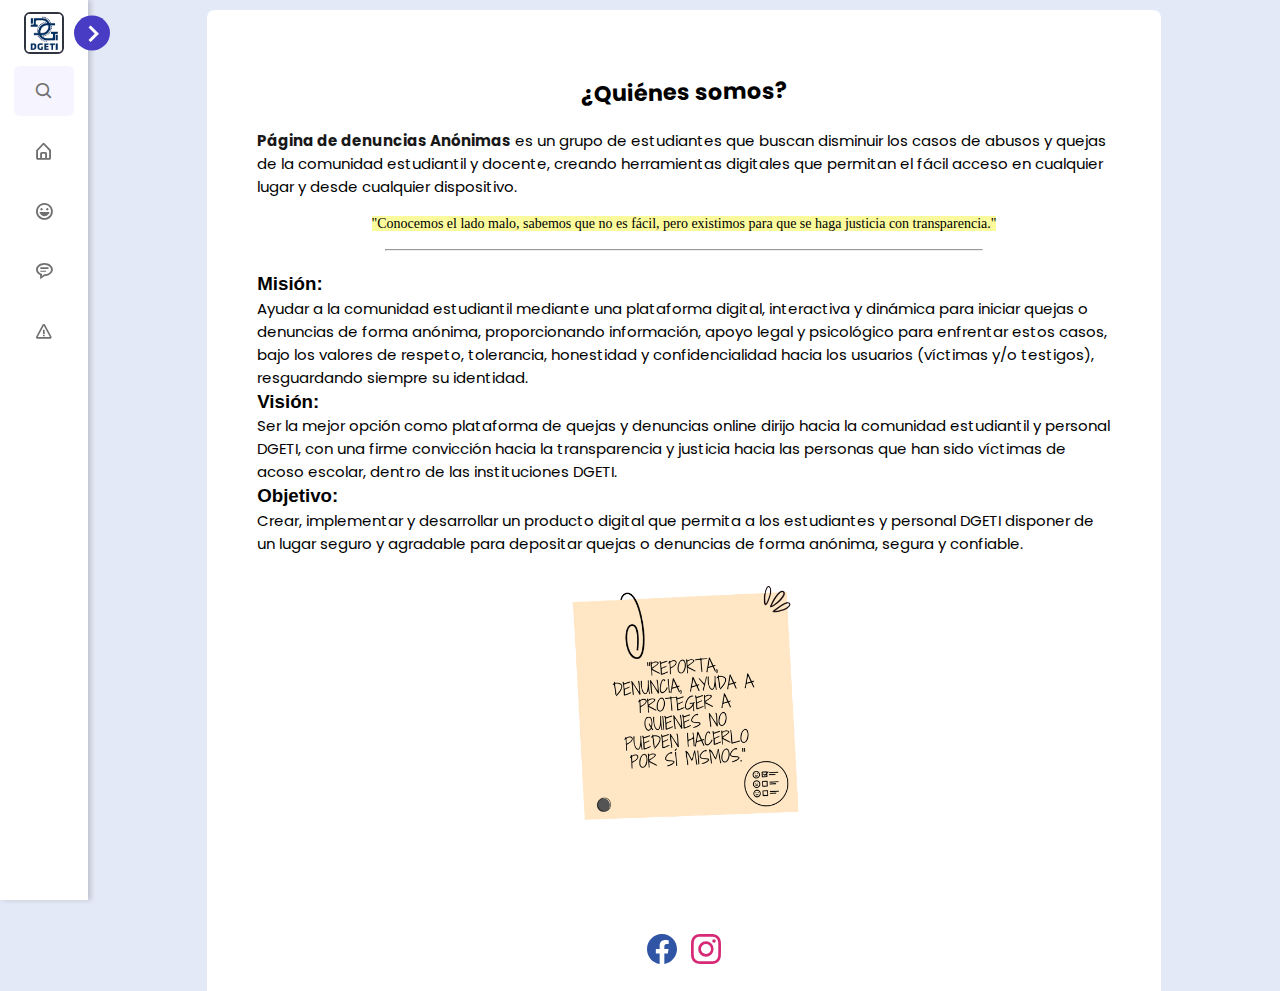
==== commit 2e0c1d05: "Update Acerca_De.html" ====
--- a/Buzon de denuncias anónimas/Acerca_De.html
+++ b/Buzon de denuncias anónimas/Acerca_De.html
@@ -182,10 +182,10 @@
 
         <div class="slider-frame">
           <ul>
-            <li><img src="Buzon de denuncias anónimas/img/report-001.png" alt="" /></li>
-            <li><img src="Buzon de denuncias anónimas/img/justice-002.png" alt="" /></li>
-            <li><img src="Buzon de denuncias anónimas/img/secure-003.png" alt="" /></li>
-            <li><img src="Buzon de denuncias anónimas/img/flower-004.png" alt="" /></li>
+            <li><img src="/Buzon de denuncias anónimas/img/report-001.png" alt="" /></li>
+            <li><img src="/Buzon de denuncias anónimas/img/justice-002.png" alt="" /></li>
+            <li><img src="/Buzon de denuncias anónimas/img/secure-003.png" alt="" /></li>
+            <li><img src="/Buzon de denuncias anónimas/img/flower-004.png" alt="" /></li>
           </ul>
         </div>
         
